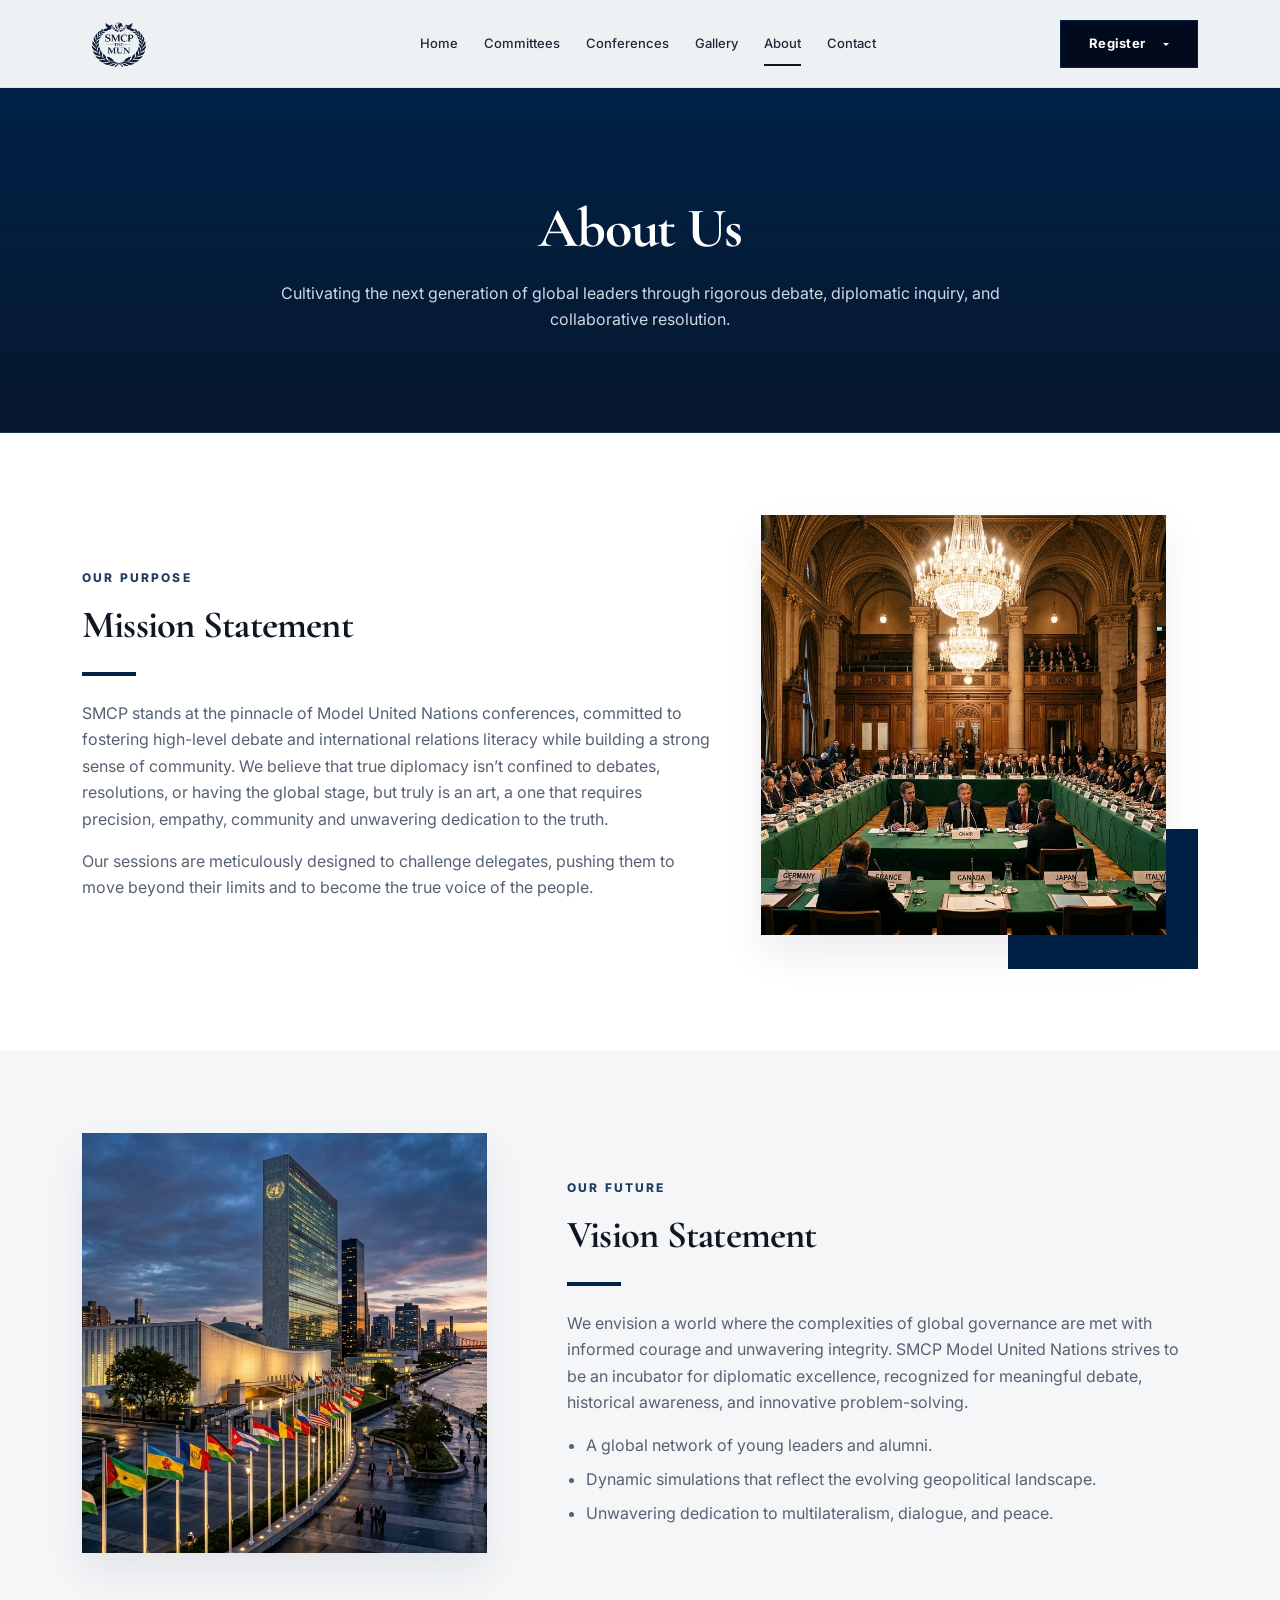
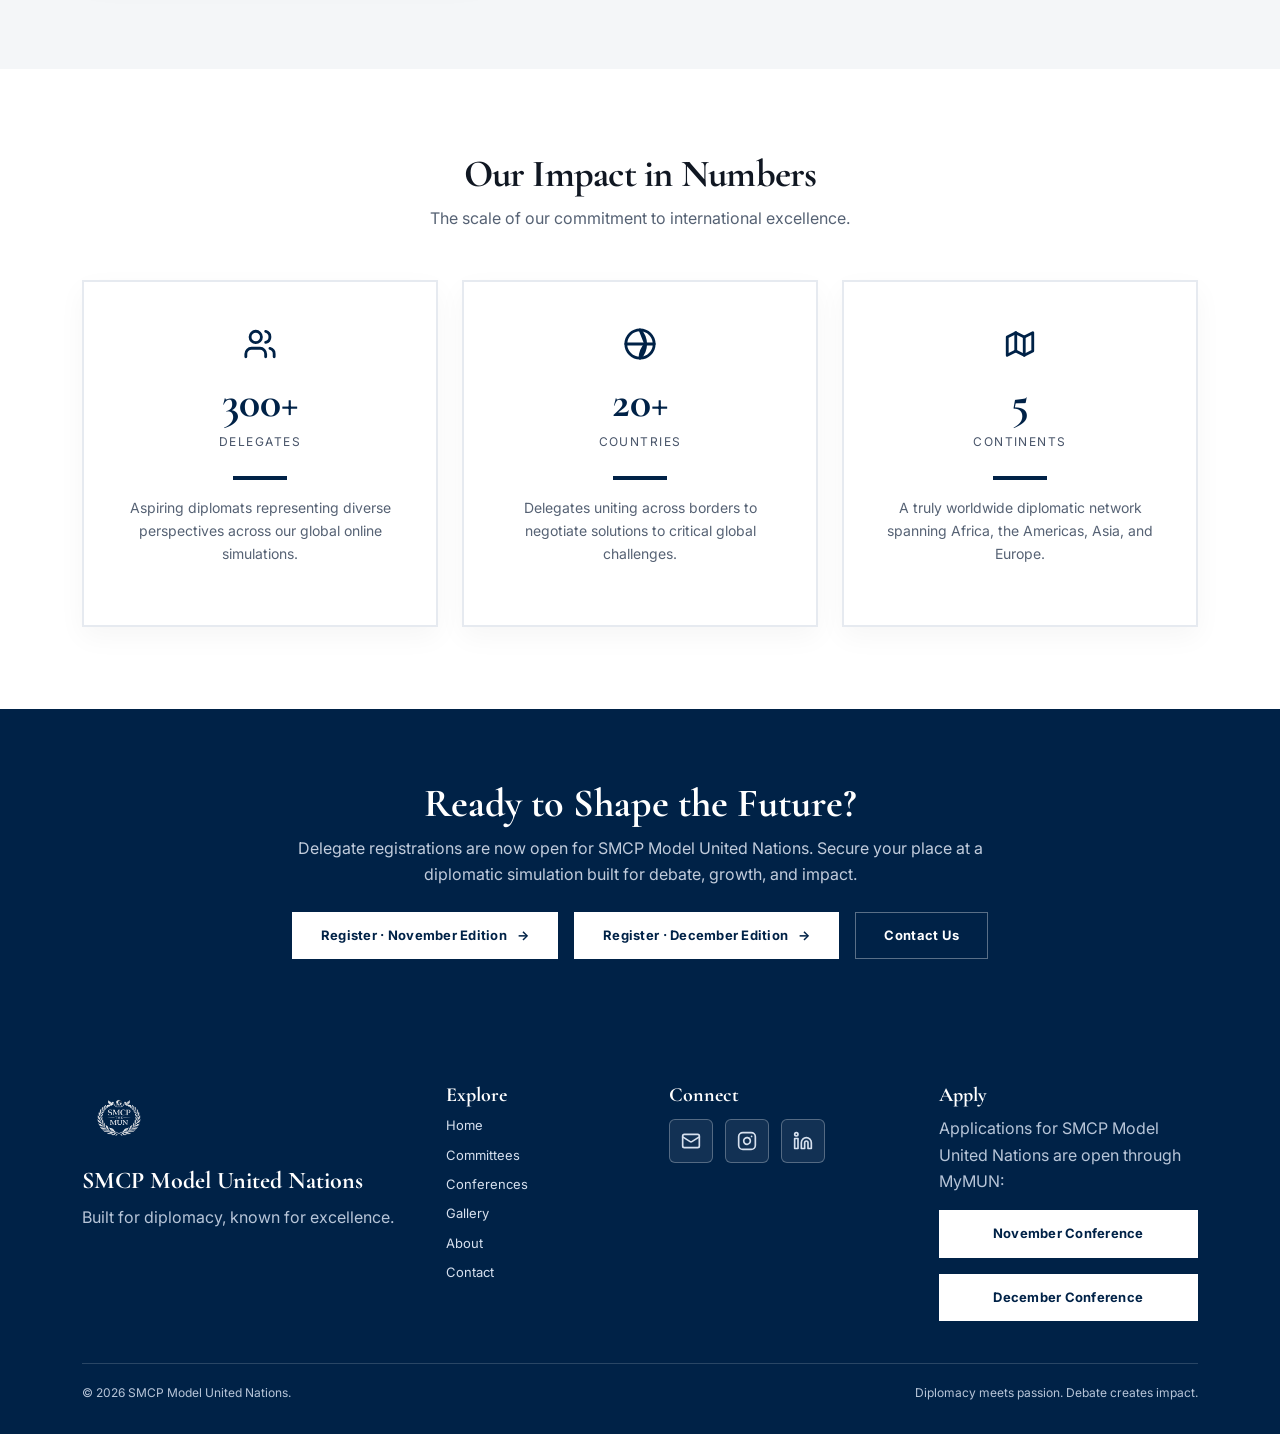
==== about.html @ 703cb7eb "feat: add styles, update about and conference assets" ====
<!doctype html>
<html lang="en">
<head>
  <meta charset="utf-8">
  <meta name="viewport" content="width=device-width, initial-scale=1">
  <title>About | SMCP MUN</title>
  <meta name="description" content="SMCP Model United Nations, built for diplomacy and known for excellence.">
  <meta name="google-site-verification" content="tyx2vJR6r1amOHzCMaGIBi-c9oE3S2-av8baHcP_JF4">
  <link rel="icon" type="image/x-icon" href="favicon.ico">
  <link rel="icon" type="image/png" sizes="32x32" href="assets/favicon-32x32.png">
  <link rel="icon" type="image/png" sizes="16x16" href="assets/favicon-16x16.png">
  <link rel="apple-touch-icon" sizes="180x180" href="assets/apple-touch-icon.png">
  <link rel="manifest" href="site.webmanifest">
  <meta name="theme-color" content="#002247">

  <!-- Open Graph / Facebook / WhatsApp / LinkedIn -->
  <meta property="og:type" content="website">
  <meta property="og:url" content="https://jayjofficial.github.io/SMCP/about.html">
  <meta property="og:site_name" content="SMCP Model United Nations">
  <meta property="og:title" content="About Us | SMCP Model United Nations">
  <meta property="og:description" content="SMCP Model United Nations, built for diplomacy and known for excellence. Discover our mission, legacy, and leadership.">
  <meta property="og:image" content="https://jayjofficial.github.io/SMCP/assets/og-preview.png">
  <meta property="og:image:secure_url" content="https://jayjofficial.github.io/SMCP/assets/og-preview.png">
  <meta property="og:image:type" content="image/png">
  <meta property="og:image:width" content="1200">
  <meta property="og:image:height" content="630">
  <meta property="og:image:alt" content="SMCP Model United Nations Logo">

  <!-- Twitter / X -->
  <meta name="twitter:card" content="summary_large_image">
  <meta name="twitter:url" content="https://jayjofficial.github.io/SMCP/about.html">
  <meta name="twitter:title" content="About Us | SMCP Model United Nations">
  <meta name="twitter:description" content="SMCP Model United Nations, built for diplomacy and known for excellence. Discover our mission, legacy, and leadership.">
  <meta name="twitter:image" content="https://jayjofficial.github.io/SMCP/assets/og-preview.png">
  <meta name="twitter:image:alt" content="SMCP Model United Nations Logo">

  <link rel="image_src" href="https://jayjofficial.github.io/SMCP/assets/og-preview.png">
  <link rel="canonical" href="https://jayjofficial.github.io/SMCP/about.html">
  <link href="https://cdn.jsdelivr.net/npm/bootstrap@5.3.3/dist/css/bootstrap.min.css" rel="stylesheet">
  <link rel="preconnect" href="https://fonts.googleapis.com">
  <link rel="preconnect" href="https://fonts.gstatic.com" crossorigin>
  <link href="https://fonts.googleapis.com/css2?family=Cormorant+Garamond:wght@600;700&family=Inter:wght@400;500;600;700;800&display=swap" rel="stylesheet">
  <link rel="stylesheet" href="assets/css/styles.css">
</head>
<body>
<header class="site-header">
  <nav class="navbar navbar-expand-lg w-100 py-0">
    <div class="container-xl d-flex align-items-center">
      <a class="navbar-brand py-0" href="index.html"><img class="site-logo" src="assets/logo-light.png" alt="SMCP MUN logo"></a>
      <button class="navbar-toggler mobile-toggler" type="button" data-bs-toggle="collapse" data-bs-target="#mainNav" aria-controls="mainNav" aria-expanded="false" aria-label="Toggle navigation"><span></span><span></span><span></span></button>
      <div class="collapse navbar-collapse" id="mainNav">
        <ul class="navbar-nav mx-auto align-items-lg-center"><li class="nav-item"><a class="nav-link " href="index.html">Home</a></li>
<li class="nav-item"><a class="nav-link " href="committees.html">Committees</a></li>
<li class="nav-item"><a class="nav-link " href="conferences.html">Conferences</a></li>
<li class="nav-item"><a class="nav-link " href="gallery.html">Gallery</a></li>
<!-- <li class="nav-item"><a class="nav-link " href="team.html">Team</a></li> -->
<li class="nav-item"><a class="nav-link active" href="about.html">About</a></li>
<li class="nav-item"><a class="nav-link " href="contact.html">Contact</a></li></ul>
        <div class="register-slot dropdown">
          <button class="btn-smcp dropdown-toggle" type="button" id="registerNavDropdown" data-bs-toggle="dropdown" aria-expanded="false">
            Register
          </button>
          <ul class="dropdown-menu dropdown-menu-end register-dropdown-menu" aria-labelledby="registerNavDropdown">
            <li><span class="dropdown-header">Select Conference Edition</span></li>
            <li><a class="dropdown-item" href="https://mymun.com/conferences/smcp-mun-november-2026" target="_blank" rel="noopener">
              <strong>November Edition</strong>
              <small class="d-block text-muted">Nov 7–8, 2026 · Online (DISEC &amp; ECOSOC)</small>
            </a></li>
            <li><hr class="dropdown-divider"></li>
            <li><a class="dropdown-item" href="https://mymun.com/conferences/smcp-mun-second-edition-2026/apply" target="_blank" rel="noopener">
              <strong>December Edition</strong>
              <small class="d-block text-muted">Dec 12–13, 2026 · Online (UNFCCC &amp; UNFCBD)</small>
            </a></li>
          </ul>
        </div>
      </div>
    </div>
  </nav>
</header>
<main>
  <section class="page-hero">
    <div class="container-xl">
      <h1>About Us</h1>
      <p>Cultivating the next generation of global leaders through rigorous debate, diplomatic inquiry, and collaborative resolution.</p>
    </div>
  </section>

  <section class="section">
    <div class="container-xl">
      <div class="row align-items-center g-5">
        <div class="col-lg-7">
          <div class="eyebrow">Our Purpose</div>
          <h2 class="section-title-sm">Mission Statement</h2>
          <div class="stat-line mb-4"></div>
          <p class="muted">SMCP stands at the pinnacle of Model United Nations conferences, committed to fostering high-level debate and international relations literacy while building a strong sense of community. We believe that true diplomacy isn’t confined to debates, resolutions, or having the global stage, but truly is an art, a one that requires precision, empathy, community and unwavering dedication to the truth.</p>
          <p class="muted">Our sessions are meticulously designed to challenge delegates, pushing them to move beyond their limits and to become the true voice of the people.</p>
        </div>
        <div class="col-lg-5">
          <div class="legacy-img-wrap">
            <img class="legacy-img" src="assets/img/place-diplomatic-chamber.jpg" alt="Diplomatic Chamber Simulation">
          </div>
        </div>
      </div>
    </div>
  </section>

  <section class="section section-soft">
    <div class="container-xl">
      <div class="row align-items-center g-5">
        <div class="col-lg-5">
          <div class="legacy-img-wrap">
            <img class="legacy-img" src="assets/img/place-un-headquarters.jpg" alt="United Nations Assembly">
          </div>
        </div>
        <div class="col-lg-7">
          <div class="eyebrow">Our Future</div>
          <h2 class="section-title-sm">Vision Statement</h2>
          <div class="stat-line mb-4"></div>
          <p class="muted">We envision a world where the complexities of global governance are met with informed courage and unwavering integrity. SMCP Model United Nations strives to be an incubator for diplomatic excellence, recognized for meaningful debate, historical awareness, and innovative problem-solving.</p>
          <ul class="muted clean-list">
            <li>A global network of young leaders and alumni.</li>
            <li>Dynamic simulations that reflect the evolving geopolitical landscape.</li>
            <li>Unwavering dedication to multilateralism, dialogue, and peace.</li>
          </ul>
        </div>
      </div>
    </div>
  </section>

  <section class="section text-center">
    <div class="container-xl">
      <h2 class="section-title-sm mb-2">Our Impact in Numbers</h2>
      <p class="muted mb-5">The scale of our commitment to international excellence.</p>
      <div class="row g-4">
        <div class="col-md-4">
          <div class="stat-card">
            <div class="stat-icon" aria-label="Delegates icon">
              <svg class="stat-svg" viewBox="0 0 24 24" fill="none" stroke="currentColor" stroke-width="2" stroke-linecap="round" stroke-linejoin="round" aria-hidden="true"><path d="M16 21v-2a4 4 0 0 0-4-4H6a4 4 0 0 0-4 4v2"/><circle cx="9" cy="7" r="4"/><path d="M22 21v-2a4 4 0 0 0-3-3.87"/><path d="M16 3.13a4 4 0 0 1 0 7.75"/></svg>
            </div>
            <div class="stat-num">300+</div>
            <div class="stat-label">Delegates</div>
            <div class="stat-line mx-auto"></div>
            <p class="small muted mt-3">Aspiring diplomats representing diverse perspectives across our global online simulations.</p>
          </div>
        </div>
        <div class="col-md-4">
          <div class="stat-card">
            <div class="stat-icon" aria-label="Countries icon">
              <svg class="stat-svg" viewBox="0 0 24 24" fill="none" stroke="currentColor" stroke-width="2" stroke-linecap="round" stroke-linejoin="round" aria-hidden="true"><circle cx="12" cy="12" r="10"/><line x1="2" y1="12" x2="22" y2="12"/><path d="M12 2a15.3 15.3 0 0 1 4 10 15.3 15.3 0 0 1-4 10 15.3 15.3 0 0 1 4-10z"/></svg>
            </div>
            <div class="stat-num">20+</div>
            <div class="stat-label">Countries</div>
            <div class="stat-line mx-auto"></div>
            <p class="small muted mt-3">Delegates uniting across borders to negotiate solutions to critical global challenges.</p>
          </div>
        </div>
        <div class="col-md-4">
          <div class="stat-card">
            <div class="stat-icon" aria-label="Continents icon">
              <svg class="stat-svg" viewBox="0 0 24 24" fill="none" stroke="currentColor" stroke-width="2" stroke-linecap="round" stroke-linejoin="round" aria-hidden="true"><path d="M3 7l6-3 6 3 6-3v13l-6 3-6-3-6 3V7z"/><path d="M9 4v13"/><path d="M15 7v13"/></svg>
            </div>
            <div class="stat-num">5</div>
            <div class="stat-label">Continents</div>
            <div class="stat-line mx-auto"></div>
            <p class="small muted mt-3">A truly worldwide diplomatic network spanning Africa, the Americas, Asia, and Europe.</p>
          </div>
        </div>
      </div>
    </div>
  </section>

  <section class="cta-footer">
    <div class="container-xl">
      <h2>Ready to Shape the Future?</h2>
      <p>Delegate registrations are now open for SMCP Model United Nations. Secure your place at a diplomatic simulation built for debate, growth, and impact.</p>
      <div class="d-flex justify-content-center gap-3 flex-wrap mt-4">
        <a class="btn-smcp light" href="https://mymun.com/conferences/smcp-mun-november-2026" target="_blank" rel="noopener">Register · November Edition <span>→</span></a>
        <a class="btn-smcp light" href="https://mymun.com/conferences/smcp-mun-second-edition-2026/apply" target="_blank" rel="noopener">Register · December Edition <span>→</span></a>
        <a class="btn-outline-smcp light-outline" href="contact.html">Contact Us</a>
      </div>
    </div>
  </section>
</main>
<footer class="footer">
  <div class="container-xl">
    <div class="footer-grid">
      <div>
        <img class="footer-logo" src="assets/logo-dark.png" alt="SMCP MUN logo">
        <h4>SMCP Model United Nations</h4>
        <p>Built for diplomacy, known for excellence.</p>
      </div>
      <div>
        <h5>Explore</h5>
        <a href="index.html">Home</a><a href="committees.html">Committees</a><a href="conferences.html">Conferences</a><a href="gallery.html">Gallery</a><!-- <a href="team.html">Team</a> --><a href="about.html">About</a><a href="contact.html">Contact</a>
      </div>
      <div>
        <h5>Connect</h5>
        <div class="footer-social-links">
          <a href="mailto:info.smcpmun@gmail.com" class="footer-social-btn" aria-label="Official Email: info.smcpmun@gmail.com" title="Email info.smcpmun@gmail.com">
            <svg viewBox="0 0 24 24" width="20" height="20" fill="none" stroke="currentColor" stroke-width="2" stroke-linecap="round" stroke-linejoin="round" aria-hidden="true"><rect x="2" y="4" width="20" height="16" rx="2"/><path d="m22 7-8.97 5.7a1.94 1.94 0 0 1-2.06 0L2 7"/></svg>
          </a>
          <a href="https://www.instagram.com/smcpmun/" target="_blank" rel="noopener" class="footer-social-btn" aria-label="SMCP Instagram" title="Instagram @smcpmun">
            <svg viewBox="0 0 24 24" width="20" height="20" fill="none" stroke="currentColor" stroke-width="2" stroke-linecap="round" stroke-linejoin="round" aria-hidden="true"><rect x="2" y="2" width="20" height="20" rx="5" ry="5"/><path d="M16 11.37A4 4 0 1 1 12.63 8 4 4 0 0 1 16 11.37z"/><line x1="17.5" y1="6.5" x2="17.51" y2="6.5"/></svg>
          </a>
          <a href="https://www.linkedin.com/in/smcp-the-mun-230759407/" target="_blank" rel="noopener" class="footer-social-btn" aria-label="SMCP LinkedIn Network" title="LinkedIn Network">
            <svg viewBox="0 0 24 24" width="20" height="20" fill="none" stroke="currentColor" stroke-width="2" stroke-linecap="round" stroke-linejoin="round" aria-hidden="true"><path d="M16 8a6 6 0 0 1 6 6v7h-4v-7a2 2 0 0 0-2-2 2 2 0 0 0-2 2v7h-4v-7a6 6 0 0 1 6-6z"/><rect x="2" y="9" width="4" height="12"/><circle cx="4" cy="4" r="2"/></svg>
          </a>
        </div>
      </div>
      <div>
        <h5>Apply</h5>
        <p>Applications for SMCP Model United Nations are open through MyMUN:</p>
        <div class="d-flex flex-column gap-2 mt-2">
          <a class="btn-smcp light text-center" href="https://mymun.com/conferences/smcp-mun-november-2026" target="_blank" rel="noopener">November Conference</a>
          <a class="btn-smcp light text-center" href="https://mymun.com/conferences/smcp-mun-second-edition-2026/apply" target="_blank" rel="noopener">December Conference</a>
        </div>
      </div>
    </div>
    <div class="footer-bottom"><span>© <span data-year></span> SMCP Model United Nations.</span><span>Diplomacy meets passion. Debate creates impact.</span></div>
  </div>
</footer>
<script src="https://cdn.jsdelivr.net/npm/bootstrap@5.3.3/dist/js/bootstrap.bundle.min.js"></script>
<script src="assets/js/script.js"></script>
</body></html>
---- assets/css/styles.css ----
:root{
  --navy:#002247;
  --navy-2:#03162d;
  --ink:#101722;
  --muted:#566274;
  --soft:#f4f6f8;
  --line:#dfe5ec;
  --white:#ffffff;
  --accent:#0b3b6d;
  --gold:#d7a11e;
  --serif:'Cormorant Garamond', Georgia, serif;
  --sans:'Inter', Arial, sans-serif;
  --shadow:0 18px 38px rgba(0,20,48,.08);
  --shadow-soft:0 10px 24px rgba(0,20,48,.06);
}

*{box-sizing:border-box}
html{scroll-behavior:smooth;overflow-x:hidden;max-width:100%}
body{margin:0;font-family:var(--sans);color:var(--ink);background:#fff;font-size:16px;line-height:1.65;overflow-x:hidden;max-width:100%;position:relative}
a{text-decoration:none;color:inherit}
img{max-width:100%;height:auto}
.max-560{max-width:560px}.max-650{max-width:650px}.max-780{max-width:780px}

/* Header & Navigation */
.site-header{height:88px;background:#eef1f4;border-bottom:1px solid var(--line);position:sticky;top:0;z-index:1000}
.navbar{height:88px}
.site-logo{width:74px;height:74px;object-fit:contain}
.navbar-brand{min-width:155px}
.navbar-nav{gap:26px}
.nav-link{font-size:13px;font-weight:500;color:#1e2836!important;padding:.2rem 0!important;position:relative}
.nav-link:after{content:"";position:absolute;left:0;right:0;bottom:-8px;height:2px;background:var(--ink);transform:scaleX(0);transition:transform .18s ease}
.nav-link:hover:after,.nav-link.active:after{transform:scaleX(1)}
.register-slot{min-width:155px;text-align:right}

/* Buttons */
.btn-smcp,.btn-outline-smcp{display:inline-flex;align-items:center;justify-content:center;gap:10px;min-height:44px;padding:12px 28px;border:1px solid var(--navy);font-size:13px;font-weight:700;letter-spacing:.02em;transition:background .18s ease,color .18s ease,border-color .18s ease,box-shadow .18s ease;text-decoration:none;cursor:pointer}
.btn-smcp{background:#020b1d;color:#fff}
.btn-smcp:hover{background:#092c55;color:#fff;box-shadow:0 10px 24px rgba(0,34,71,.16)}
.btn-outline-smcp{background:transparent;color:var(--navy)}
.btn-outline-smcp:hover{background:var(--navy);color:#fff}
.btn-smcp.light{background:#fff;color:var(--navy);border-color:#fff}
.btn-smcp.light:hover{background:#edf2f7;border-color:#edf2f7}
.btn-outline-smcp.light-outline{border-color:rgba(255,255,255,.35);color:#fff}
.btn-outline-smcp.light-outline:hover{background:#fff;color:var(--navy)}

.mobile-toggler{border:1px solid rgba(0,34,71,.15);width:44px;height:40px;padding:6px;border-radius:4px;background:transparent}
.mobile-toggler:focus{box-shadow:none}
.mobile-toggler span{display:block;height:2px;background:#07172d;margin:5px 0;transition:all .2s ease}

/* Typography & Hero */
.hero,
.page-hero{background:linear-gradient(180deg,#002247 0%,#07172d 100%);color:#fff;text-align:center;padding:110px 0 100px;display:flex;align-items:center;border-bottom:1px solid rgba(255,255,255,.08)}
.hero .container-xl,
.page-hero .container-xl{width:100%}
.hero h1,
.page-hero h1{font-family:var(--serif);font-size:clamp(36px,4.5vw,56px);line-height:1.1;font-weight:700;letter-spacing:-.02em;color:#fff;max-width:980px;margin:0 auto}
.hero p,
.page-hero p{font-size:16px;color:#cfd8e4;max-width:740px;margin:20px auto 0;line-height:1.65}
.hero-kicker{font-size:12px;text-transform:uppercase;letter-spacing:.18em;font-weight:800;color:#d7e1ef;margin-bottom:14px}
.section{padding:82px 0}
.section-soft{background:var(--soft)}
.eyebrow{font-size:12px;text-transform:uppercase;letter-spacing:.18em;font-weight:800;color:#233e62;margin-bottom:14px}
.section-title{font-family:var(--serif);font-size:clamp(36px,4vw,58px);font-weight:700;letter-spacing:-.02em}
.section-title-sm{font-family:var(--serif);font-size:clamp(28px,3vw,44px);font-weight:700;letter-spacing:-.02em}
.muted{color:var(--muted)}

/* Legacy Section */
.legacy-img-wrap{position:relative;padding:0 32px 34px 0}
.legacy-img{height:420px;width:100%;object-fit:cover;background:#101820;display:block;box-shadow:var(--shadow)}
.legacy-img-wrap:after{content:"";position:absolute;right:0;bottom:0;width:190px;height:140px;background:var(--navy);z-index:-1}
.photo-pen{background:radial-gradient(circle at 24% 25%,rgba(235,243,252,.7) 0 5%,transparent 27%),linear-gradient(135deg,#101b24,#eef2f5 45%,#07121d 46%,#030b12)}
.photo-gavel{background:radial-gradient(circle at 70% 35%,#7c858e,transparent 28%),linear-gradient(135deg,#111,#262626 40%,#f4f4f4 42%,#111 70%)}
.photo-globe{background:radial-gradient(circle at 45% 40%,#e6eef6 0 9%,#a8c2d6 10% 12%,transparent 13%),linear-gradient(135deg,#122439,#eef3f5 48%,#07172d 49%,#0a1420)}
.quote-line{border-left:4px solid var(--navy);padding-left:18px;color:#465263;margin-top:22px}

/* Stats */
.stats-band{background:#f8f9fb}
.stat-card{background:#fff;border:2px solid #e6eaf0;padding:44px 37px;height:100%;box-shadow:0 10px 26px rgba(0,0,0,.04);transition:border-color .22s ease,box-shadow .22s ease,transform .22s ease}
.stat-card:hover{border-color:var(--navy);box-shadow:0 14px 32px rgba(0,34,71,.1);transform:translateY(-3px)}
.stat-card.featured{border-color:#e6eaf0}
.stat-card.featured:hover{border-color:var(--navy)}
.stat-icon{display:inline-flex;align-items:center;justify-content:center;color:var(--navy);margin-bottom:18px;min-height:36px}
.stat-svg{width:34px;height:34px;stroke:var(--navy);fill:none;display:inline-block;transition:transform .25s ease}
.stat-card:hover .stat-svg{stroke:var(--navy)!important;fill:none!important;opacity:1!important;visibility:visible!important;transform:scale(1.08)}
.stat-num{font-family:var(--serif);font-weight:700;font-size:44px;line-height:1;color:var(--navy)}
.stat-label{font-size:12px;text-transform:uppercase;letter-spacing:.12em;color:#485469;margin-top:8px}
.stat-line{width:54px;height:4px;background:var(--navy);margin-top:24px}
.view-link{font-size:13px;font-weight:700;color:var(--navy)}

/* Committee Strip (Home) */
.committee-strip{display:grid;grid-template-columns:repeat(4,minmax(0,1fr));border:1px solid #aab3bf;overflow:hidden}
.strip-card{height:245px;position:relative;color:#fff;padding:28px;display:flex;align-items:flex-end;background:#07172d;isolation:isolate;border-right:1px solid rgba(255,255,255,.35);transition:filter .18s ease}
.strip-card:last-child{border-right:0}
.strip-card:hover{filter:brightness(1.06)}
.strip-card:before{content:"";position:absolute;inset:0;background:linear-gradient(to top,rgba(0,10,24,.95),rgba(0,18,42,.35)),var(--bg);background-size:cover;background-position:center;filter:grayscale(1) contrast(1.05);z-index:-2}
.strip-card:after{content:"";position:absolute;inset:0;background:rgba(0,26,58,.34);z-index:-1}
.strip-card h3{font-family:var(--serif);font-size:30px;font-weight:700;margin:0 0 2px}
.strip-card p{margin:0;text-transform:uppercase;font-size:11px;letter-spacing:.12em;color:#c8d1de}
.bg-disec{--bg:linear-gradient(130deg,#0a192f,#3b4d61)}
.bg-ecosoc{--bg:linear-gradient(130deg,#0c2340,#204060)}
.bg-unfccc{--bg:linear-gradient(130deg,#062b2e,#174a47)}
.bg-unfcbd{--bg:linear-gradient(130deg,#08271e,#1e4d3a)}

/* Committees Page */
.committee-detail-grid{display:grid;grid-template-columns:repeat(2,minmax(0,1fr));gap:28px}
.committee-detail-card{background:#fff;border:1px solid #dbe2ea;border-radius:4px;overflow:hidden;display:flex;flex-direction:column;box-shadow:0 10px 28px rgba(0,20,48,.05);transition:transform .3s ease,box-shadow .3s ease,border-color .3s ease}
.committee-detail-card:hover{transform:translateY(-4px);box-shadow:0 18px 40px rgba(0,20,48,.12);border-color:var(--navy)}

/* Interactive Committee Image & Hover Agenda Reveal */
.committee-card-media{position:relative;width:100%;height:270px;background:#07172d;overflow:hidden;cursor:pointer}
.committee-card-img{width:100%;height:100%;object-fit:cover;display:block;transition:transform .6s cubic-bezier(0.16,1,0.3,1),filter .4s ease}
.committee-card-media:hover .committee-card-img,
.committee-detail-card:hover .committee-card-media .committee-card-img,
.committee-card-media.active .committee-card-img{transform:scale(1.08);filter:brightness(.58)}

/* Agenda Overlay revealed on hover/tap */
.committee-agenda-overlay{position:absolute;inset:0;background:linear-gradient(180deg,rgba(0,34,71,.95) 0%,rgba(7,23,45,.98) 100%);backdrop-filter:blur(8px);-webkit-backdrop-filter:blur(8px);padding:28px 24px;display:flex;flex-direction:column;justify-content:center;align-items:center;text-align:center;color:#fff;opacity:0;visibility:hidden;transform:translateY(14px);transition:opacity .38s cubic-bezier(0.16,1,0.3,1),transform .38s cubic-bezier(0.16,1,0.3,1),visibility .38s;z-index:3}
.committee-card-media:hover .committee-agenda-overlay,
.committee-detail-card:hover .committee-card-media .committee-agenda-overlay,
.committee-card-media.active .committee-agenda-overlay{opacity:1;visibility:visible;transform:translateY(0)}

.agenda-kicker{font-size:11px;letter-spacing:.16em;text-transform:uppercase;color:var(--accent-gold);font-weight:800;margin-bottom:12px;display:inline-flex;align-items:center;gap:8px}
.agenda-kicker:before,.agenda-kicker:after{content:"";width:18px;height:1px;background:var(--accent-gold);opacity:.6}
.agenda-headline{font-family:var(--serif);font-size:19px;line-height:1.4;color:#fff;font-weight:700;margin:0 0 14px}
.agenda-conference-badge{font-size:11px;color:#c0cee0;letter-spacing:.08em;text-transform:uppercase;border-top:1px solid rgba(255,255,255,.18);padding-top:10px;margin-top:auto}

/* Committee Card Body */
.committee-card-body{padding:28px 26px 30px;display:flex;flex-direction:column;flex-grow:1}
.committee-card-head{display:flex;align-items:center;gap:14px;margin-bottom:16px}
.committee-icon{width:auto;height:auto;border-radius:0;display:inline-flex;align-items:center;justify-content:center;background:transparent;color:var(--navy);flex-shrink:0;transition:transform .25s ease}
.committee-detail-card:hover .committee-icon{background:transparent;color:var(--navy);transform:scale(1.08)}
.committee-svg{width:28px;height:28px;stroke:var(--navy);fill:none}
.committee-meta{font-size:11px;text-transform:uppercase;letter-spacing:.14em;color:#52627a;font-weight:800;line-height:1.3}
.committee-card-body h2{font-family:var(--serif);font-weight:700;font-size:24px;line-height:1.2;margin:4px 0 0;color:var(--navy)}
.committee-desc{color:#4d5c70;font-size:14.5px;line-height:1.6;margin-bottom:22px}
.committee-card-body .btn-outline-smcp{margin-top:auto;align-self:flex-start}
.ready-band{background:#f8f9fb;padding:55px 0}

/* Conferences Page */
.conference-card{border:1px solid #e0e5ec;background:#fff;padding:36px;box-shadow:var(--shadow);height:100%}
.conference-card h3{font-family:var(--serif);font-weight:700}
.check-list{padding-left:1.2rem;color:#4d5c70}
.check-list li{margin-bottom:8px}
.collab-card{background:#fff;border:1px solid var(--navy);box-shadow:var(--shadow);padding:34px}
.collab-card span{font-size:11px;text-transform:uppercase;letter-spacing:.16em;color:#5f6b7a}
.collab-card strong{display:block;font-family:var(--serif);font-size:34px;line-height:1.1;margin:10px 0}
.gallery-arrows button{width:40px;height:40px;border:1px solid #d7dde6;background:#fff}

/* Gallery Styles */
.gallery-grid{display:grid;grid-template-columns:1.2fr 1fr 1fr;gap:18px}
.gallery-grid-4{display:grid;grid-template-columns:repeat(2,1fr);gap:22px}
.gallery-card{background:#fff;border:1px solid #dbe2ea;box-shadow:0 8px 24px rgba(0,0,0,.05);display:flex;flex-direction:column;overflow:hidden;border-radius:2px;transition:box-shadow .2s ease,border-color .2s ease}
.gallery-card:hover{border-color:var(--navy);box-shadow:0 14px 32px rgba(0,25,55,.1)}
.gallery-card-media{position:relative;overflow:hidden;background:#07172d}
.gallery-card img{width:100%;height:270px;object-fit:cover;display:block;transition:transform .35s ease}
.gallery-card:hover img{transform:scale(1.03)}
.gallery-card-poster .gallery-card-media,
.gallery-card-poster img,
.gallery-card.gallery-card-poster img{width:100%;height:auto!important;max-height:680px;object-fit:contain!important;background:#031326;display:block}
.gallery-caption{padding:16px 20px;background:#fff;border-top:1px solid #edf1f6}
.gallery-caption h4{font-size:15px;font-weight:700;color:#002247;margin:0 0 4px}
.gallery-caption p{font-size:13px;color:#637388;margin:0;line-height:1.45}
.gallery-nav-pills{display:inline-flex;gap:10px;background:#edf3f9;padding:6px;border-radius:4px;margin-bottom:38px;border:1px solid #d4e0ec}
.gallery-nav-pill{padding:9px 20px;font-size:13px;font-weight:700;color:#002247;text-decoration:none;border-radius:3px;transition:all .18s ease}
.gallery-nav-pill:hover,.gallery-nav-pill.active{background:#002247;color:#fff}
.rule-item{border-left:4px solid var(--navy);padding-left:22px;margin-bottom:20px}
.rule-item h4{font-size:17px;font-weight:800}

/* Conference Timeline Component (Alternating Left/Right with Place Imagery) */
.timeline-track{position:relative;max-width:1040px;margin:0 auto;padding:30px 0}
.timeline-track:before{content:"";position:absolute;left:50%;top:20px;bottom:20px;width:2px;background:linear-gradient(180deg,rgba(0,34,71,.08) 0%,rgba(0,34,71,.45) 15%,rgba(0,34,71,.45) 85%,rgba(0,34,71,.08) 100%);transform:translateX(-50%)}
.timeline-item{position:relative;width:50%;margin-bottom:54px;box-sizing:border-box;opacity:0;will-change:opacity,transform;transition:opacity .75s cubic-bezier(.16,1,.3,1),transform .75s cubic-bezier(.16,1,.3,1)}
.timeline-item:last-child{margin-bottom:0}

/* Left side cards */
.timeline-item.timeline-left{left:0;padding-right:52px;transform:translateX(-50px)}
.timeline-item.timeline-left .timeline-dot{right:-10px}

/* Right side cards */
.timeline-item.timeline-right{left:50%;padding-left:52px;transform:translateX(50px)}
.timeline-item.timeline-right .timeline-dot{left:-10px}

/* Animated visible state */
.timeline-item.is-visible{opacity:1;transform:translateX(0)}

/* Center timeline dot */
.timeline-dot{position:absolute;top:38px;width:20px;height:20px;border-radius:50%;background:#fff;border:3.5px solid var(--navy);z-index:3;box-shadow:0 0 0 4px #fff,0 2px 10px rgba(0,34,71,.22);transition:transform .35s cubic-bezier(.34,1.56,.64,1),background .3s ease}
.timeline-item:hover .timeline-dot{background:var(--navy);transform:scale(1.2)}

/* Timeline Card with Place Imagery Background */
.timeline-card{position:relative;overflow:hidden;border-radius:4px;min-height:240px;background:#031427;border:1px solid rgba(0,34,71,.16);box-shadow:0 14px 34px rgba(0,24,52,.12);display:flex;flex-direction:column;justify-content:flex-end;transition:transform .4s cubic-bezier(.16,1,.3,1),box-shadow .4s ease,border-color .4s ease}
.timeline-card:hover{transform:translateY(-6px);box-shadow:0 22px 48px rgba(0,24,52,.22);border-color:rgba(255,255,255,.35)}

.timeline-bg{position:absolute;inset:0;background-size:cover;background-position:center;transform:scale(1.02);transition:transform .9s cubic-bezier(.16,1,.3,1);z-index:1}
.timeline-card:hover .timeline-bg{transform:scale(1.08)}

.timeline-overlay{position:absolute;inset:0;background:linear-gradient(180deg,rgba(4,18,34,.62) 0%,rgba(4,18,34,.88) 60%,rgba(2,10,20,.97) 100%);z-index:2;transition:background .4s ease}
.timeline-card:hover .timeline-overlay{background:linear-gradient(180deg,rgba(4,18,34,.52) 0%,rgba(4,18,34,.82) 60%,rgba(2,10,20,.94) 100%)}

.timeline-content{position:relative;z-index:3;padding:32px 30px;color:#fff;display:flex;flex-direction:column;height:100%}
.timeline-sub{display:block;font-size:11px;text-transform:uppercase;letter-spacing:.15em;font-weight:700;color:#c0d2e8;margin-bottom:8px}
.timeline-title{font-family:var(--serif);font-size:26px;font-weight:700;color:#fff;margin:0 0 10px;line-height:1.2;letter-spacing:-.01em}
.timeline-desc{font-size:14px;line-height:1.6;color:#d5dfec;margin-bottom:18px;max-width:440px}

.timeline-btn{display:inline-flex;align-items:center;gap:6px;font-size:12.5px;font-weight:700;letter-spacing:.03em;padding:9px 20px;border:1px solid rgba(255,255,255,.55);color:#fff;background:rgba(255,255,255,.08);backdrop-filter:blur(4px);text-decoration:none;transition:all .25s ease;align-self:flex-start}
.timeline-btn:hover{background:#fff;color:var(--navy);border-color:#fff}
.timeline-btn.primary{background:#fff;color:var(--navy);border-color:#fff}
.timeline-btn.primary:hover{background:#e8eff7;color:#001833;box-shadow:0 6px 18px rgba(0,0,0,.25)}

/* Mini Timeline Component */
.mini-timeline-card{background:#fff;border:1px solid var(--navy);box-shadow:var(--shadow);padding:30px}
.mini-timeline-track{position:relative;padding-left:26px;margin-top:18px}
.mini-timeline-track:before{content:"";position:absolute;left:7px;top:8px;bottom:8px;width:2px;background:#dfe5ec}
.mini-timeline-item{position:relative;margin-bottom:20px}
.mini-timeline-item:last-child{margin-bottom:0}
.mini-dot{position:absolute;left:-26px;top:4px;width:14px;height:14px;border-radius:50%;background:#fff;border:2.5px solid #5a687d;box-shadow:0 0 0 3px #fff}
.mini-dot.active{border-color:var(--navy);background:var(--navy)}
.mini-date{font-size:11px;font-weight:700;text-transform:uppercase;letter-spacing:.08em;color:#5a687d;margin-bottom:2px}
.mini-content strong{display:block;font-size:15px;color:var(--navy);font-weight:700}
.mini-content p{font-size:13px;line-height:1.5}
.mini-link{font-size:12.5px;font-weight:700;color:var(--navy);display:inline-block;margin-top:4px}
.mini-link:hover{text-decoration:underline}


/* Team Page */
.team-hero{text-align:center;padding:86px 0 38px}
.team-section-title{font-family:var(--serif);font-weight:700;font-size:34px;border-bottom:1px solid #dfe4ea;padding-bottom:14px;margin-bottom:24px}
.team-card{background:#fff;border:1px solid #e2e6ec;height:100%;box-shadow:0 10px 26px rgba(0,0,0,.05);transition:border-color .18s ease,box-shadow .18s ease;display:flex;flex-direction:column}
.team-card:hover{border-color:#07172d;box-shadow:0 16px 34px rgba(1,18,39,.10)}
.team-photo{height:280px;width:100%;object-fit:cover;object-position:top center;filter:grayscale(1);background:#d9dde4;display:block;transition:filter .2s ease}
.team-card:hover .team-photo{filter:grayscale(0)}
.team-placeholder{display:flex;align-items:center;justify-content:center;background:linear-gradient(135deg,#e9edf2,#cfd7e0);height:280px}
.team-placeholder span{width:96px;height:96px;border-radius:50%;background:#07172d;color:#fff;display:flex;align-items:center;justify-content:center;font-size:30px;font-weight:800;letter-spacing:.05em}
.team-info{background:#fff;padding:20px 22px;min-height:132px;border-left:3px solid #07172d;display:flex;align-items:flex-start;justify-content:space-between;gap:14px;flex-grow:1}
.team-name{font-weight:800;color:#07172d;margin:0;font-size:17px}
.team-role-list{margin:8px 0 0;display:flex;flex-wrap:wrap;gap:7px;max-width:100%}
.team-role-list span{font-size:10px;text-transform:uppercase;letter-spacing:.1em;color:#07172d;background:#f1f4f8;border:1px solid #d9e1ea;padding:5px 7px;line-height:1}
.team-socials{display:flex;gap:8px;flex-shrink:0;padding-top:2px}
.team-social{width:32px;height:32px;border:1px solid #cfd7e2;color:#07172d;display:inline-flex;align-items:center;justify-content:center;transition:background .18s ease,color .18s ease,border-color .18s ease}
.team-social:hover{background:#07172d;color:#fff;border-color:#07172d}
.team-social svg{width:17px;height:17px;fill:none;stroke:currentColor;stroke-width:1.8;stroke-linecap:round;stroke-linejoin:round}

/* Fixed Committee Grid on Desktop / Large Tablet */
.committee-detail-grid-fixed{display:grid;grid-template-columns:repeat(2,minmax(0,1fr));align-items:stretch;gap:24px}
.committee-detail-grid-fixed .committee-detail-card{height:100%;min-height:430px}
.committee-detail-grid-fixed .committee-detail-card h2{min-height:62px}
.committee-detail-grid-fixed .topic-block{min-height:126px}

/* Clean list, CTA footer, Main Footer */
.clean-list{padding-left:1.2rem}
.clean-list li{margin-bottom:8px}
.cta-footer{text-align:center;background:var(--navy);color:#fff;padding:70px 0}
.cta-footer h2{font-family:var(--serif);font-weight:700;font-size:40px}
.cta-footer p{color:#c1ccdc;max-width:700px;margin-left:auto;margin-right:auto}
.footer{background:#002247;color:#fff;padding:54px 0 32px}
.footer-grid{display:grid;grid-template-columns:1.4fr .8fr 1fr 1.1fr;gap:34px}
.footer-logo{width:74px;height:74px;object-fit:contain;margin-bottom:10px}
.footer h4,.footer h5{font-family:var(--serif);font-weight:700}
.footer p,.footer small{color:#b7c5d8}
.footer a{display:block;color:#d7e1ef;font-size:13px;margin-bottom:8px}
.footer-bottom{border-top:1px solid rgba(255,255,255,.16);margin-top:34px;padding-top:20px;display:flex;justify-content:space-between;gap:20px;flex-wrap:wrap;color:#b7c5d8;font-size:12px;line-height:1.5}
.footer-bottom > span{display:inline-block}
.footer-bottom span[data-year],.footer-bottom [data-year]{display:inline!important;margin:0!important;padding:0!important}

/* Contact Form & Convex Portal */
.contact-form-card{background:#fff;border:1px solid #07182e;border-top:4px solid #002247;padding:40px;box-shadow:var(--shadow)}
.convex-badge{display:inline-flex;align-items:center;gap:6px;font-size:11px;text-transform:uppercase;letter-spacing:.14em;font-weight:800;color:#002247;background:#edf3f9;border:1px solid #cfdbe8;padding:4px 10px;margin-bottom:14px}
.convex-badge-dot{width:7px;height:7px;border-radius:50%;background:#0fb365;box-shadow:0 0 8px rgba(15,179,101,.6)}
.form-label-smcp{display:block;font-size:13px;font-weight:700;letter-spacing:.02em;color:#07182e;margin-bottom:6px}
.form-label-smcp .req{color:#d32f2f;margin-left:2px}
.form-control-smcp{width:100%;border:1px solid #c9d3e0;background:#fff;color:#101722;padding:12px 14px;font-size:14px;font-family:var(--sans);border-radius:0;transition:border-color .18s ease,box-shadow .18s ease}
.form-control-smcp:focus{border-color:#002247;outline:none;box-shadow:0 0 0 3px rgba(0,34,71,.12)}
.form-control-smcp::placeholder{color:#8b97a8}
.form-feedback-alert{display:none;padding:16px 20px;margin-bottom:24px;border-left:4px solid transparent;font-size:14px;line-height:1.55}
.form-feedback-alert.show{display:block;animation:fadeIn .25s ease-out}
.form-feedback-success{background:#edf9f0;border-left-color:#107c41;color:#0f582f;border-top:1px solid #d1edd7;border-right:1px solid #d1edd7;border-bottom:1px solid #d1edd7}
.form-feedback-error{background:#fdf2f2;border-left-color:#d32f2f;color:#8a1b1b;border-top:1px solid #f8d7d7;border-right:1px solid #f8d7d7;border-bottom:1px solid #f8d7d7}
.form-feedback-info{background:#f0f5fb;border-left-color:#002247;color:#0a294d;border-top:1px solid #d6e2f0;border-right:1px solid #d6e2f0;border-bottom:1px solid #d6e2f0}
.btn-submit-loading{display:inline-flex;align-items:center;gap:8px}
.spinner-smcp{width:16px;height:16px;border:2px solid rgba(255,255,255,.3);border-top-color:#fff;border-radius:50%;animation:spin .8s linear infinite}
@keyframes spin{to{transform:rotate(360deg)}}
@keyframes fadeIn{from{opacity:0;transform:translateY(-6px)}to{opacity:1;transform:translateY(0)}}
.contact-hub-card{border:1px solid #dfe5ec;background:#fff;padding:32px;box-shadow:var(--shadow-soft);margin-bottom:24px}
.contact-hub-card h3{font-family:var(--serif);font-size:26px;font-weight:700;color:#07182e;margin-bottom:14px}
.contact-hub-item{display:flex;align-items:flex-start;gap:14px;padding:14px 0;border-bottom:1px solid #eef2f6}
.contact-hub-item:last-child{border-bottom:none;padding-bottom:0}
.contact-hub-icon{width:38px;height:38px;background:#002247;color:#fff;display:flex;align-items:center;justify-content:center;flex-shrink:0;font-size:16px}
.contact-hub-copy strong{display:block;font-size:12px;text-transform:uppercase;letter-spacing:.1em;color:#5a687d}
.contact-hub-copy a,.contact-hub-copy span{font-size:14px;color:#07182e;font-weight:600;word-break:break-word}
.contact-card{border:1px solid #dfe5ec;background:#fff;padding:32px;box-shadow:var(--shadow-soft);height:auto!important}
.contact-card h3{font-family:var(--serif);font-size:24px;font-weight:700;color:#07182e}

/* Footer Social Icons - Perfectly Centered */
.footer-social-links{display:flex;align-items:center;gap:12px;margin-top:12px;flex-wrap:wrap}
.footer a.footer-social-btn,
.footer-social-btn{
  width:44px!important;
  height:44px!important;
  border:1px solid rgba(255,255,255,.28)!important;
  border-radius:6px!important;
  display:inline-flex!important;
  align-items:center!important;
  justify-content:center!important;
  color:#d7e1ef!important;
  background:rgba(255,255,255,.07)!important;
  margin-bottom:0!important;
  padding:0!important;
  text-decoration:none!important;
  transition:all .22s ease!important;
  box-sizing:border-box!important;
}
.footer a.footer-social-btn:hover,
.footer-social-btn:hover{
  background:#fff!important;
  color:var(--navy)!important;
  border-color:#fff!important;
  transform:translateY(-2px);
  box-shadow:0 6px 18px rgba(0,0,0,.35)!important;
}
.footer a.footer-social-btn svg,
.footer-social-btn svg{
  width:20px!important;
  height:20px!important;
  display:block!important;
  margin:auto!important;
  stroke:currentColor!important;
  fill:none!important;
  transition:stroke .2s ease;
}
.footer a.footer-social-btn:hover svg,
.footer-social-btn:hover svg{
  stroke:var(--navy)!important;
}

/* Navigation Register Dropdown */
.register-slot{position:relative}
.register-slot .btn-smcp.dropdown-toggle:after{margin-left:.6em;vertical-align:.15em}
.register-dropdown-menu{
  background:#fff;
  border:1px solid #c8d3e0;
  border-top:3px solid var(--navy);
  border-radius:0;
  box-shadow:0 16px 36px rgba(0,24,54,.15);
  min-width:280px;
  padding:10px 0;
  margin-top:8px!important;
}
.register-dropdown-menu .dropdown-header{
  font-size:11px;
  font-weight:800;
  text-transform:uppercase;
  letter-spacing:.12em;
  color:#6c7a8d;
  padding:8px 18px 4px;
}
.register-dropdown-menu .dropdown-item{
  padding:10px 18px;
  color:var(--navy);
  font-size:14px;
  transition:background .18s ease,color .18s ease;
}
.register-dropdown-menu .dropdown-item strong{
  display:block;
  font-size:14px;
  color:#061b36;
}
.register-dropdown-menu .dropdown-item small{
  color:#6b7c93;
  font-size:12px;
  margin-top:2px;
}
.register-dropdown-menu .dropdown-item:hover,
.register-dropdown-menu .dropdown-item:focus{
  background:#edf4fb;
  color:var(--navy);
}
.register-dropdown-menu .dropdown-item:hover strong{
  color:#002247;
}
.register-dropdown-menu .dropdown-divider{
  margin:6px 0;
  border-color:#e4ebf3;
}


/* ===================================================
   RESPONSIVE MEDIA QUERIES (Cascading Desktop to Mobile)
   =================================================== */

/* Large Tablets & Small Laptops (<= 1199px) */
@media(max-width:1199px){
  .committee-detail-grid{grid-template-columns:repeat(2,minmax(0,1fr));gap:20px}
}

/* Tablets (<= 991px) */
@media(max-width:991px){
  .site-header{height:auto;min-height:76px}
  .site-header .container-xl{display:flex!important;justify-content:space-between!important;align-items:center!important;width:100%!important}
  .navbar{height:auto;min-height:76px;padding:8px 0}
  .navbar-brand{min-width:auto;margin-right:auto}
  .site-logo{width:62px;height:62px}
  .mobile-toggler{margin-left:auto}
  .navbar-collapse{background:#f0f2f5;padding:18px 20px 22px;border-top:1px solid var(--line);margin-top:10px;border-radius:0 0 6px 6px;box-shadow:0 12px 28px rgba(0,20,48,.08)}
  .navbar-nav{gap:10px;align-items:flex-start!important;width:100%}
  .navbar-nav .nav-link{font-size:15px;font-weight:600;padding:8px 0!important;width:100%}
  .register-slot{min-width:auto;text-align:left;margin-top:16px;width:100%}
  .register-slot .btn-smcp{width:100%;text-align:center}
  .register-dropdown-menu{position:static!important;float:none!important;width:100%!important;transform:none!important;min-width:auto;box-shadow:none!important;border:1px solid #d4deea;border-top:2px solid var(--navy);margin-top:6px!important}
  
  .hero{min-height:430px;padding:60px 0}
  .legacy-img{height:320px}
  .committee-strip{grid-template-columns:1fr 1fr}
  .committee-detail-grid{grid-template-columns:1fr;gap:24px}
  .gallery-grid{grid-template-columns:1fr 1fr}
  .gallery-grid-4{grid-template-columns:1fr;gap:18px}
  .gallery-grid img:first-child,.gallery-grid img{height:250px;grid-row:auto}
  .section{padding:60px 0}
  .footer-grid{grid-template-columns:1fr 1fr;gap:30px}
  .team-photo{height:330px}
}

/* Landscape Phones & Small Tablets (<= 767px) */
@media(max-width:767px){
  .committee-detail-grid{grid-template-columns:1fr;gap:20px}
  .committee-card-media{height:auto;min-height:220px}
  .committee-agenda-overlay{padding:18px 16px}
  .agenda-headline{font-size:15px;line-height:1.35;margin-bottom:8px}
  .agenda-kicker{font-size:10px;margin-bottom:8px}
  .agenda-conference-badge{font-size:10px;padding-top:8px}
  .committee-card-body{padding:22px 18px 24px}
  .committee-card-body .btn-outline-smcp{width:100%;text-align:center}
  
  .gallery-grid-4{grid-template-columns:1fr;gap:16px}
  .gallery-nav-pills{display:flex;flex-wrap:wrap;width:100%;max-width:100%;gap:8px}
  .gallery-card-media, .gallery-card img{min-height:auto!important;height:230px!important}
  .gallery-card-poster .gallery-card-media,
  .gallery-card-poster img,
  .gallery-card.gallery-card-poster img{height:auto!important;max-height:none!important}
  
  .contact-form-card{padding:26px 20px}
  .contact-hub-card{padding:24px 18px}
  .contact-card{padding:24px 18px}
  .form-control-smcp{font-size:16px} /* Prevents iOS Safari auto-zoom on input focus */

  .timeline-track{padding:10px 0}
  .timeline-track:before{left:18px;transform:none}
  .timeline-item{width:100%!important;left:0!important;padding-left:46px!important;padding-right:0!important;margin-bottom:28px;transform:translateY(30px)!important}
  .timeline-item.is-visible{transform:translateY(0)!important}
  .timeline-item.timeline-left .timeline-dot,
  .timeline-item.timeline-right .timeline-dot{left:9px;right:auto;top:30px}
  .timeline-card{min-height:auto}
  .timeline-content{padding:26px 20px}
  .timeline-title{font-size:22px}
  .timeline-btn{width:100%;justify-content:center;text-align:center}
}

/* Portrait Mobile Phones (<= 575px) */
@media(max-width:575px){
  html,body{max-width:100%;overflow-x:hidden!important}
  body{font-size:14.5px}
  .site-header{min-height:68px}
  .site-header .container-xl{padding-left:14px;padding-right:14px}
  .navbar{min-height:68px;padding:6px 0}
  .site-logo{width:52px;height:52px}
  .mobile-toggler{width:42px;height:38px;padding:5px}
  
  .hero{min-height:auto;padding:54px 0 46px}
  .hero h1,.page-hero h1{font-size:clamp(28px,7.8vw,36px);line-height:1.15}
  .hero p,.page-hero p{font-size:14px;line-height:1.6;margin:14px auto}
  .page-hero{padding:54px 0 42px}
  
  .hero .d-flex.gap-3,
  .page-hero .d-flex.gap-3,
  .ready-band .d-flex.gap-3,
  .cta-footer .d-flex.gap-3{flex-direction:column;width:100%;gap:10px!important}
  
  .btn-smcp,.btn-outline-smcp{width:100%;margin-bottom:8px;min-height:46px;text-align:center}
  .ready-band .d-flex{width:100%;justify-content:center}
  .ready-band .btn-smcp,.ready-band .btn-outline-smcp{margin-bottom:8px}
  
  .section{padding:42px 0}
  .section-title{font-size:clamp(26px,7.2vw,34px)}
  .section-title-sm{font-size:clamp(22px,6.5vw,30px)}
  
  .stat-card{padding:26px 18px;text-align:center}
  .stat-num{font-size:36px}
  .stat-line{margin:16px auto 0}
  
  .legacy-img-wrap{padding:0;margin-bottom:18px}
  .legacy-img-wrap:after{display:none}
  .legacy-img{height:220px}
  
  .committee-strip{grid-template-columns:1fr}
  .strip-card{height:180px;padding:20px;border-right:0;border-bottom:1px solid rgba(255,255,255,.25)}
  .strip-card:last-child{border-bottom:0}
  .strip-card h3{font-size:22px}
  
  .committee-card-media{height:auto;min-height:220px}
  .committee-agenda-overlay{padding:16px 14px}
  .agenda-headline{font-size:14px;line-height:1.32;margin-bottom:6px}
  .committee-card-body{padding:20px 16px 22px}
  .committee-card-body h2{font-size:20px}
  .committee-desc{font-size:13.5px}
  
  .collab-card{padding:24px 18px}
  .collab-card strong{font-size:26px;line-height:1.15}
  .collab-card p{font-size:13.5px;margin-bottom:14px}
  
  .timeline-track:before{left:14px}
  .timeline-item{padding-left:36px!important;margin-bottom:20px}
  .timeline-item.timeline-left .timeline-dot,
  .timeline-item.timeline-right .timeline-dot{left:5px;width:18px;height:18px;top:24px}
  .timeline-content{padding:18px 14px}
  .timeline-title{font-size:19px}
  .timeline-desc{font-size:13px;margin-bottom:12px}
  .timeline-btn{width:100%;text-align:center}
  .mini-timeline-card{padding:20px 16px}
  
  .conference-card{padding:22px 18px}
  .gallery-grid{grid-template-columns:1fr;gap:12px}
  .gallery-grid img:first-child,.gallery-grid img{height:210px;border-radius:4px}
  .gallery-nav-pills{flex-direction:column;width:100%}
  .gallery-nav-pill{width:100%;text-align:center;padding:10px 14px}
  .rule-item{padding-left:14px;margin-bottom:16px}
  .rule-item h4{font-size:15px}
  
  .contact-form-card{padding:22px 16px}
  .contact-hub-card{padding:20px 16px}
  .contact-card{padding:20px 16px}
  
  .team-hero{padding:50px 0 24px}
  .team-section-title{font-size:24px;padding-bottom:8px;margin-bottom:18px}
  .team-photo{height:290px}
  .team-placeholder{height:290px}
  .team-info{display:block;min-height:auto;padding:16px 14px}
  .team-socials{margin-top:12px;gap:8px}
  .team-social{width:36px;height:36px}
  .team-role-list span{font-size:9.5px;padding:4px 6px}
  
  .cta-footer{padding:48px 0}
  .cta-footer h2{font-size:28px}
  
  .footer{padding:40px 0 24px}
  .footer-grid{grid-template-columns:1fr;gap:24px}
  .footer-social-links{display:flex!important;flex-direction:row!important;align-items:center!important;justify-content:flex-start!important;gap:12px!important;flex-wrap:wrap!important}
  .footer a.footer-social-btn,.footer-social-btn{width:44px!important;height:44px!important;margin:0!important}
  .footer-bottom{display:flex!important;flex-direction:column!important;align-items:center!important;text-align:center!important;gap:6px!important}
  .footer-bottom > span{display:inline-block!important;width:100%!important;margin:0!important}
  .footer-bottom > span:first-child{white-space:nowrap}
  .footer-bottom span[data-year],.footer-bottom [data-year]{display:inline!important;margin:0!important;padding:0!important}
}

@media(prefers-reduced-motion:reduce){
  *{transition:none!important;scroll-behavior:auto!important}
  .timeline-item{opacity:1!important;transform:none!important}
  .timeline-bg{transform:none!important}
}
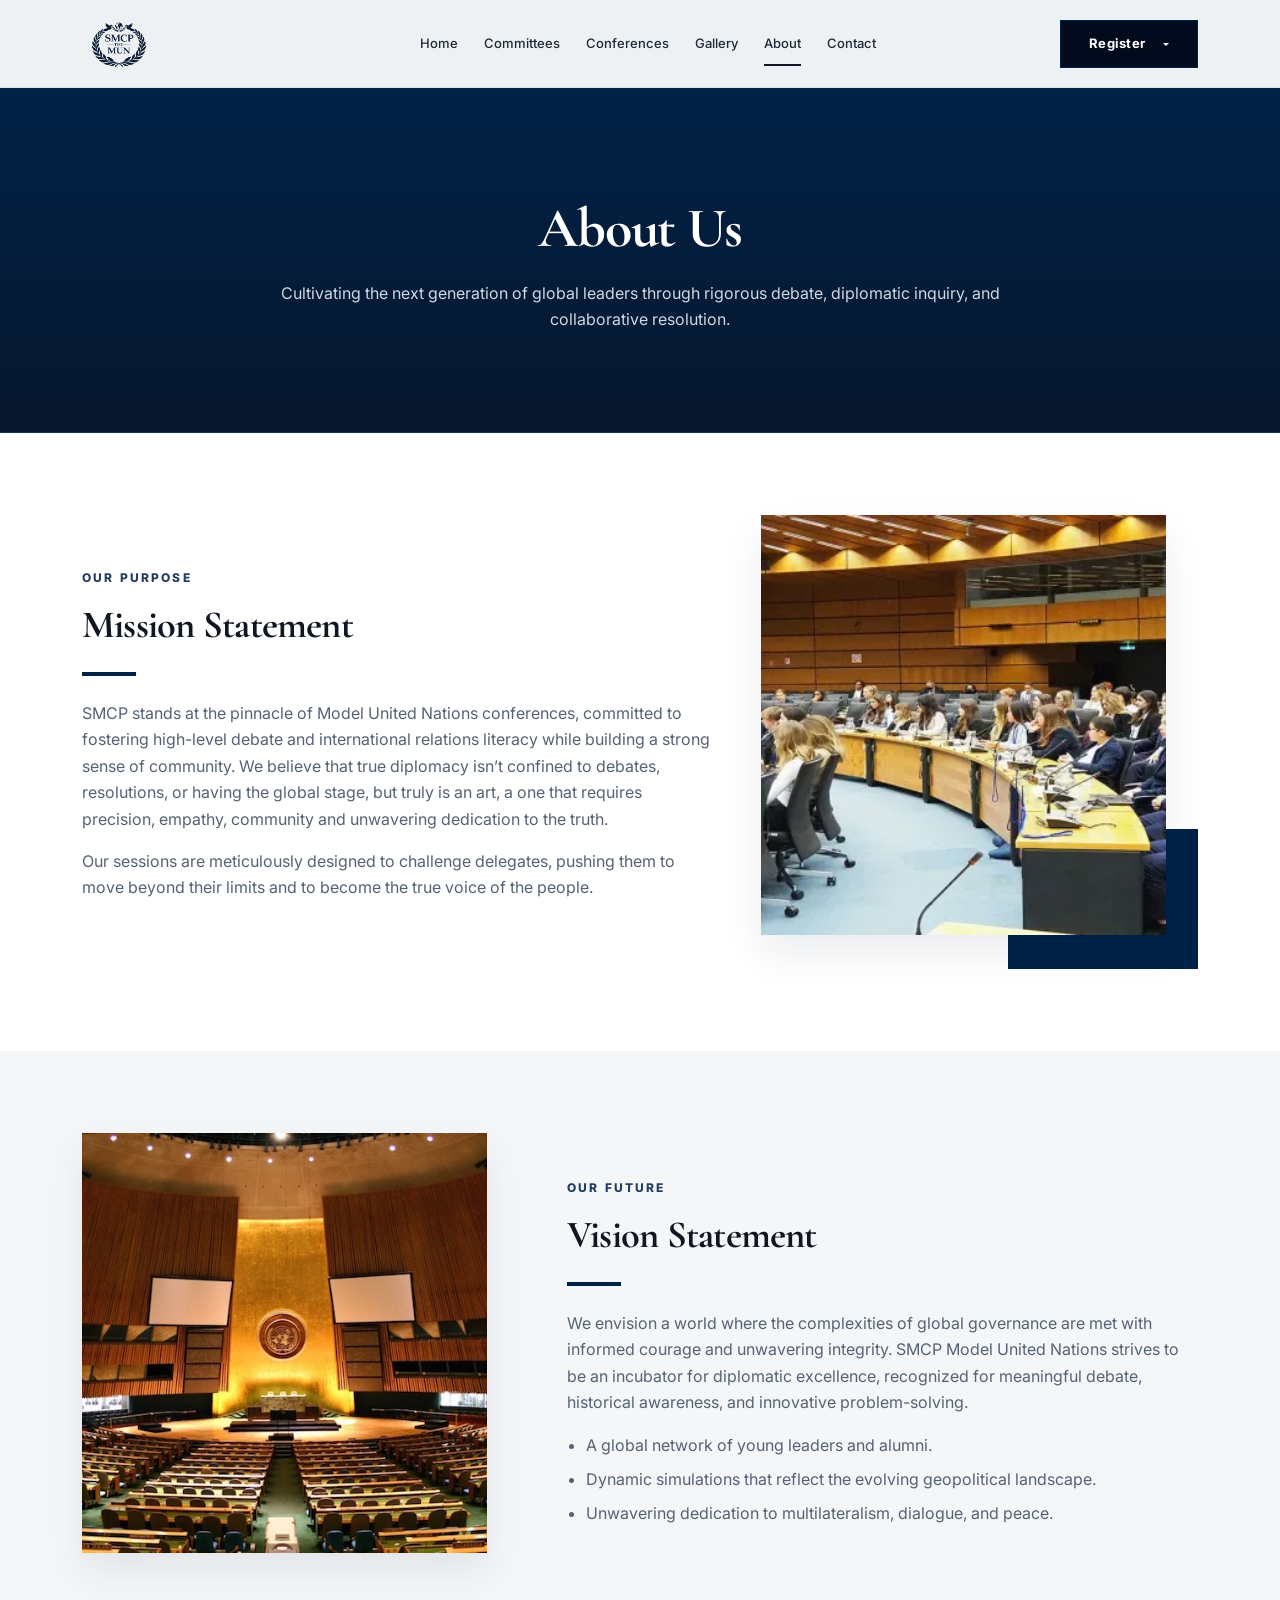
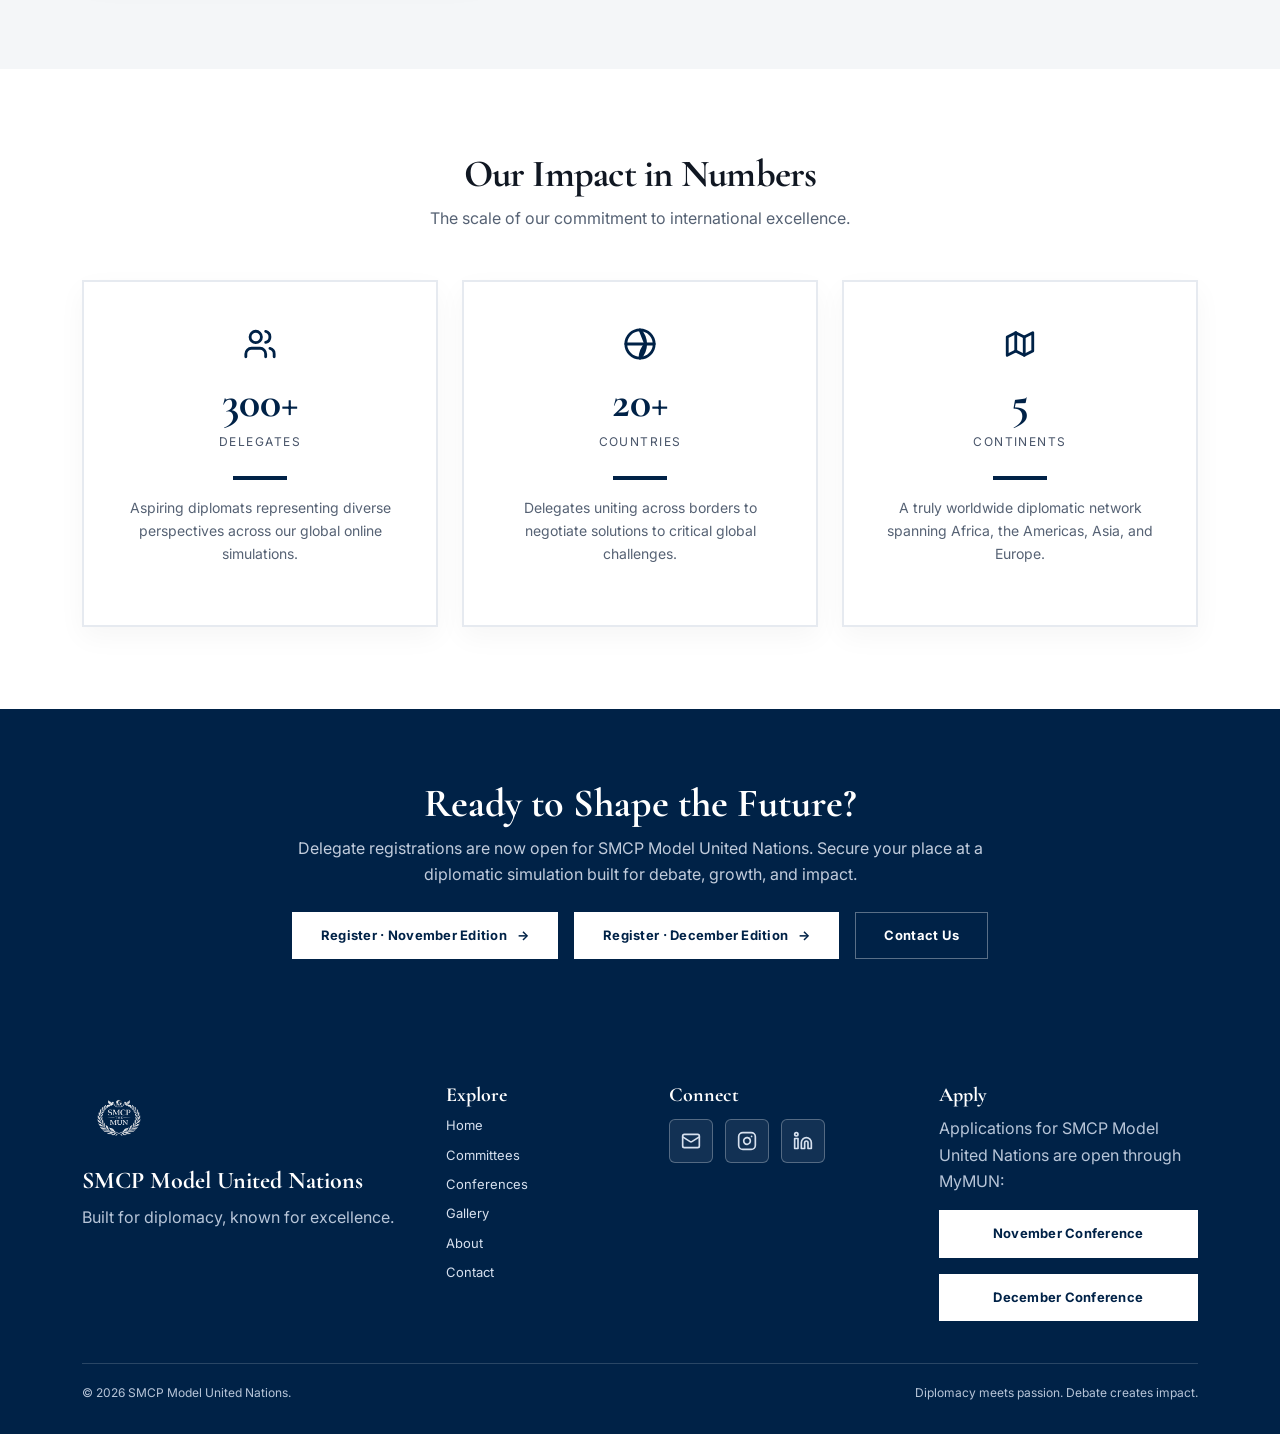
==== commit 9117ac41: "feat: add new images and update site imagery across pages" ====
--- a/about.html
+++ b/about.html
@@ -1,5 +1,6 @@
 <!doctype html>
 <html lang="en">
+
 <head>
   <meta charset="utf-8">
   <meta name="viewport" content="width=device-width, initial-scale=1">
@@ -7,20 +8,26 @@
   <meta name="description" content="SMCP Model United Nations, built for diplomacy and known for excellence.">
   <meta name="google-site-verification" content="tyx2vJR6r1amOHzCMaGIBi-c9oE3S2-av8baHcP_JF4">
   <link rel="icon" type="image/x-icon" href="favicon.ico">
+  <link rel="shortcut icon" type="image/x-icon" href="favicon.ico">
+  <link rel="icon" type="image/png" sizes="48x48" href="assets/favicon-48x48.png">
   <link rel="icon" type="image/png" sizes="32x32" href="assets/favicon-32x32.png">
   <link rel="icon" type="image/png" sizes="16x16" href="assets/favicon-16x16.png">
+  <link rel="icon" type="image/png" sizes="192x192" href="assets/icon-192.png">
+  <link rel="icon" type="image/png" sizes="512x512" href="assets/icon-512.png">
   <link rel="apple-touch-icon" sizes="180x180" href="assets/apple-touch-icon.png">
   <link rel="manifest" href="site.webmanifest">
   <meta name="theme-color" content="#002247">
+  <meta name="thumbnail" content="https://smcpmun.org/assets/og-preview.png">
 
   <!-- Open Graph / Facebook / WhatsApp / LinkedIn -->
   <meta property="og:type" content="website">
-  <meta property="og:url" content="https://jayjofficial.github.io/SMCP/about.html">
+  <meta property="og:url" content="https://smcpmun.org/about.html">
   <meta property="og:site_name" content="SMCP Model United Nations">
   <meta property="og:title" content="About Us | SMCP Model United Nations">
-  <meta property="og:description" content="SMCP Model United Nations, built for diplomacy and known for excellence. Discover our mission, legacy, and leadership.">
-  <meta property="og:image" content="https://jayjofficial.github.io/SMCP/assets/og-preview.png">
-  <meta property="og:image:secure_url" content="https://jayjofficial.github.io/SMCP/assets/og-preview.png">
+  <meta property="og:description"
+    content="SMCP Model United Nations, built for diplomacy and known for excellence. Discover our mission, legacy, and leadership.">
+  <meta property="og:image" content="https://smcpmun.org/assets/og-preview.png">
+  <meta property="og:image:secure_url" content="https://smcpmun.org/assets/og-preview.png">
   <meta property="og:image:type" content="image/png">
   <meta property="og:image:width" content="1200">
   <meta property="og:image:height" content="630">
@@ -28,197 +35,266 @@
 
   <!-- Twitter / X -->
   <meta name="twitter:card" content="summary_large_image">
-  <meta name="twitter:url" content="https://jayjofficial.github.io/SMCP/about.html">
+  <meta name="twitter:url" content="https://smcpmun.org/about.html">
   <meta name="twitter:title" content="About Us | SMCP Model United Nations">
-  <meta name="twitter:description" content="SMCP Model United Nations, built for diplomacy and known for excellence. Discover our mission, legacy, and leadership.">
-  <meta name="twitter:image" content="https://jayjofficial.github.io/SMCP/assets/og-preview.png">
+  <meta name="twitter:description"
+    content="SMCP Model United Nations, built for diplomacy and known for excellence. Discover our mission, legacy, and leadership.">
+  <meta name="twitter:image" content="https://smcpmun.org/assets/og-preview.png">
   <meta name="twitter:image:alt" content="SMCP Model United Nations Logo">
 
-  <link rel="image_src" href="https://jayjofficial.github.io/SMCP/assets/og-preview.png">
-  <link rel="canonical" href="https://jayjofficial.github.io/SMCP/about.html">
+  <link rel="image_src" href="https://smcpmun.org/assets/og-preview.png">
+  <link rel="canonical" href="https://smcpmun.org/about.html">
   <link href="https://cdn.jsdelivr.net/npm/bootstrap@5.3.3/dist/css/bootstrap.min.css" rel="stylesheet">
   <link rel="preconnect" href="https://fonts.googleapis.com">
   <link rel="preconnect" href="https://fonts.gstatic.com" crossorigin>
-  <link href="https://fonts.googleapis.com/css2?family=Cormorant+Garamond:wght@600;700&family=Inter:wght@400;500;600;700;800&display=swap" rel="stylesheet">
+  <link
+    href="https://fonts.googleapis.com/css2?family=Cormorant+Garamond:wght@600;700&family=Inter:wght@400;500;600;700;800&display=swap"
+    rel="stylesheet">
   <link rel="stylesheet" href="assets/css/styles.css">
 </head>
+
 <body>
-<header class="site-header">
-  <nav class="navbar navbar-expand-lg w-100 py-0">
-    <div class="container-xl d-flex align-items-center">
-      <a class="navbar-brand py-0" href="index.html"><img class="site-logo" src="assets/logo-light.png" alt="SMCP MUN logo"></a>
-      <button class="navbar-toggler mobile-toggler" type="button" data-bs-toggle="collapse" data-bs-target="#mainNav" aria-controls="mainNav" aria-expanded="false" aria-label="Toggle navigation"><span></span><span></span><span></span></button>
-      <div class="collapse navbar-collapse" id="mainNav">
-        <ul class="navbar-nav mx-auto align-items-lg-center"><li class="nav-item"><a class="nav-link " href="index.html">Home</a></li>
-<li class="nav-item"><a class="nav-link " href="committees.html">Committees</a></li>
-<li class="nav-item"><a class="nav-link " href="conferences.html">Conferences</a></li>
-<li class="nav-item"><a class="nav-link " href="gallery.html">Gallery</a></li>
-<!-- <li class="nav-item"><a class="nav-link " href="team.html">Team</a></li> -->
-<li class="nav-item"><a class="nav-link active" href="about.html">About</a></li>
-<li class="nav-item"><a class="nav-link " href="contact.html">Contact</a></li></ul>
-        <div class="register-slot dropdown">
-          <button class="btn-smcp dropdown-toggle" type="button" id="registerNavDropdown" data-bs-toggle="dropdown" aria-expanded="false">
-            Register
-          </button>
-          <ul class="dropdown-menu dropdown-menu-end register-dropdown-menu" aria-labelledby="registerNavDropdown">
-            <li><span class="dropdown-header">Select Conference Edition</span></li>
-            <li><a class="dropdown-item" href="https://mymun.com/conferences/smcp-mun-november-2026" target="_blank" rel="noopener">
-              <strong>November Edition</strong>
-              <small class="d-block text-muted">Nov 7–8, 2026 · Online (DISEC &amp; ECOSOC)</small>
-            </a></li>
-            <li><hr class="dropdown-divider"></li>
-            <li><a class="dropdown-item" href="https://mymun.com/conferences/smcp-mun-second-edition-2026/apply" target="_blank" rel="noopener">
-              <strong>December Edition</strong>
-              <small class="d-block text-muted">Dec 12–13, 2026 · Online (UNFCCC &amp; UNFCBD)</small>
-            </a></li>
+  <header class="site-header">
+    <nav class="navbar navbar-expand-lg w-100 py-0">
+      <div class="container-xl d-flex align-items-center">
+        <a class="navbar-brand py-0" href="index.html"><img class="site-logo" src="assets/logo-light.png"
+            alt="SMCP MUN logo"></a>
+        <button class="navbar-toggler mobile-toggler" type="button" data-bs-toggle="collapse" data-bs-target="#mainNav"
+          aria-controls="mainNav" aria-expanded="false"
+          aria-label="Toggle navigation"><span></span><span></span><span></span></button>
+        <div class="collapse navbar-collapse" id="mainNav">
+          <ul class="navbar-nav mx-auto align-items-lg-center">
+            <li class="nav-item"><a class="nav-link " href="index.html">Home</a></li>
+            <li class="nav-item"><a class="nav-link " href="committees.html">Committees</a></li>
+            <li class="nav-item"><a class="nav-link " href="conferences.html">Conferences</a></li>
+            <li class="nav-item"><a class="nav-link " href="gallery.html">Gallery</a></li>
+            <!-- <li class="nav-item"><a class="nav-link " href="team.html">Team</a></li> -->
+            <li class="nav-item"><a class="nav-link active" href="about.html">About</a></li>
+            <li class="nav-item"><a class="nav-link " href="contact.html">Contact</a></li>
           </ul>
-        </div>
-      </div>
+          <div class="register-slot dropdown">
+            <button class="btn-smcp dropdown-toggle" type="button" id="registerNavDropdown" data-bs-toggle="dropdown"
+              aria-expanded="false">
+              Register
+            </button>
+            <ul class="dropdown-menu dropdown-menu-end register-dropdown-menu" aria-labelledby="registerNavDropdown">
+              <li><span class="dropdown-header">Select Conference Edition</span></li>
+              <li><a class="dropdown-item" href="https://mymun.com/conferences/smcp-mun-november-2026" target="_blank"
+                  rel="noopener">
+                  <strong>November Edition</strong>
+                  <small class="d-block text-muted">Nov 7–8, 2026 · Online (DISEC &amp; ECOSOC)</small>
+                </a></li>
+              <li>
+                <hr class="dropdown-divider">
+              </li>
+              <li><a class="dropdown-item" href="https://mymun.com/conferences/smcp-mun-second-edition-2026/apply"
+                  target="_blank" rel="noopener">
+                  <strong>December Edition</strong>
+                  <small class="d-block text-muted">Dec 12–13, 2026 · Online (UNFCCC &amp; UNFCBD)</small>
+                </a></li>
+            </ul>
+          </div>
+        </div>
+      </div>
+    </nav>
+  </header>
+  <main>
+    <section class="page-hero">
+      <div class="container-xl">
+        <h1>About Us</h1>
+        <p>Cultivating the next generation of global leaders through rigorous debate, diplomatic inquiry, and
+          collaborative resolution.</p>
+      </div>
+    </section>
+
+    <section class="section">
+      <div class="container-xl">
+        <div class="row align-items-center g-5">
+          <div class="col-lg-7">
+            <div class="eyebrow">Our Purpose</div>
+            <h2 class="section-title-sm">Mission Statement</h2>
+            <div class="stat-line mb-4"></div>
+            <p class="muted">SMCP stands at the pinnacle of Model United Nations conferences, committed to fostering
+              high-level debate and international relations literacy while building a strong sense of community. We
+              believe that true diplomacy isn’t confined to debates, resolutions, or having the global stage, but truly
+              is an art, a one that requires precision, empathy, community and unwavering dedication to the truth.</p>
+            <p class="muted">Our sessions are meticulously designed to challenge delegates, pushing them to move beyond
+              their limits and to become the true voice of the people.</p>
+          </div>
+          <div class="col-lg-5">
+            <div class="legacy-img-wrap">
+              <img class="legacy-img" src="assets/img/mun-committee-session.webp" alt="Model United Nations delegates participating in committee debate">
+            </div>
+          </div>
+        </div>
+      </div>
+    </section>
+
+    <section class="section section-soft">
+      <div class="container-xl">
+        <div class="row align-items-center g-5">
+          <div class="col-lg-5">
+            <div class="legacy-img-wrap">
+              <img class="legacy-img" src="assets/img/un-general-assembly.jpg" alt="United Nations General Assembly Hall">
+            </div>
+          </div>
+          <div class="col-lg-7">
+            <div class="eyebrow">Our Future</div>
+            <h2 class="section-title-sm">Vision Statement</h2>
+            <div class="stat-line mb-4"></div>
+            <p class="muted">We envision a world where the complexities of global governance are met with informed
+              courage and unwavering integrity. SMCP Model United Nations strives to be an incubator for diplomatic
+              excellence, recognized for meaningful debate, historical awareness, and innovative problem-solving.</p>
+            <ul class="muted clean-list">
+              <li>A global network of young leaders and alumni.</li>
+              <li>Dynamic simulations that reflect the evolving geopolitical landscape.</li>
+              <li>Unwavering dedication to multilateralism, dialogue, and peace.</li>
+            </ul>
+          </div>
+        </div>
+      </div>
+    </section>
+
+    <section class="section text-center">
+      <div class="container-xl">
+        <h2 class="section-title-sm mb-2">Our Impact in Numbers</h2>
+        <p class="muted mb-5">The scale of our commitment to international excellence.</p>
+        <div class="row g-4">
+          <div class="col-md-4">
+            <div class="stat-card">
+              <div class="stat-icon" aria-label="Delegates icon">
+                <svg class="stat-svg" viewBox="0 0 24 24" fill="none" stroke="currentColor" stroke-width="2"
+                  stroke-linecap="round" stroke-linejoin="round" aria-hidden="true">
+                  <path d="M16 21v-2a4 4 0 0 0-4-4H6a4 4 0 0 0-4 4v2" />
+                  <circle cx="9" cy="7" r="4" />
+                  <path d="M22 21v-2a4 4 0 0 0-3-3.87" />
+                  <path d="M16 3.13a4 4 0 0 1 0 7.75" />
+                </svg>
+              </div>
+              <div class="stat-num">300+</div>
+              <div class="stat-label">Delegates</div>
+              <div class="stat-line mx-auto"></div>
+              <p class="small muted mt-3">Aspiring diplomats representing diverse perspectives across our global online
+                simulations.</p>
+            </div>
+          </div>
+          <div class="col-md-4">
+            <div class="stat-card">
+              <div class="stat-icon" aria-label="Countries icon">
+                <svg class="stat-svg" viewBox="0 0 24 24" fill="none" stroke="currentColor" stroke-width="2"
+                  stroke-linecap="round" stroke-linejoin="round" aria-hidden="true">
+                  <circle cx="12" cy="12" r="10" />
+                  <line x1="2" y1="12" x2="22" y2="12" />
+                  <path d="M12 2a15.3 15.3 0 0 1 4 10 15.3 15.3 0 0 1-4 10 15.3 15.3 0 0 1 4-10z" />
+                </svg>
+              </div>
+              <div class="stat-num">20+</div>
+              <div class="stat-label">Countries</div>
+              <div class="stat-line mx-auto"></div>
+              <p class="small muted mt-3">Delegates uniting across borders to negotiate solutions to critical global
+                challenges.</p>
+            </div>
+          </div>
+          <div class="col-md-4">
+            <div class="stat-card">
+              <div class="stat-icon" aria-label="Continents icon">
+                <svg class="stat-svg" viewBox="0 0 24 24" fill="none" stroke="currentColor" stroke-width="2"
+                  stroke-linecap="round" stroke-linejoin="round" aria-hidden="true">
+                  <path d="M3 7l6-3 6 3 6-3v13l-6 3-6-3-6 3V7z" />
+                  <path d="M9 4v13" />
+                  <path d="M15 7v13" />
+                </svg>
+              </div>
+              <div class="stat-num">5</div>
+              <div class="stat-label">Continents</div>
+              <div class="stat-line mx-auto"></div>
+              <p class="small muted mt-3">A truly worldwide diplomatic network spanning Africa, the Americas, Asia, and
+                Europe.</p>
+            </div>
+          </div>
+        </div>
+      </div>
+    </section>
+
+    <section class="cta-footer">
+      <div class="container-xl">
+        <h2>Ready to Shape the Future?</h2>
+        <p>Delegate registrations are now open for SMCP Model United Nations. Secure your place at a diplomatic
+          simulation built for debate, growth, and impact.</p>
+        <div class="d-flex justify-content-center gap-3 flex-wrap mt-4">
+          <a class="btn-smcp light" href="https://mymun.com/conferences/smcp-mun-november-2026" target="_blank"
+            rel="noopener">Register · November Edition <span>→</span></a>
+          <a class="btn-smcp light" href="https://mymun.com/conferences/smcp-mun-second-edition-2026/apply"
+            target="_blank" rel="noopener">Register · December Edition <span>→</span></a>
+          <a class="btn-outline-smcp light-outline" href="contact.html">Contact Us</a>
+        </div>
+      </div>
+    </section>
+  </main>
+  <footer class="footer">
+    <div class="container-xl">
+      <div class="footer-grid">
+        <div>
+          <img class="footer-logo" src="assets/logo-dark.png" alt="SMCP MUN logo">
+          <h4>SMCP Model United Nations</h4>
+          <p>Built for diplomacy, known for excellence.</p>
+        </div>
+        <div>
+          <h5>Explore</h5>
+          <a href="index.html">Home</a><a href="committees.html">Committees</a><a
+            href="conferences.html">Conferences</a><a
+            href="gallery.html">Gallery</a><!-- <a href="team.html">Team</a> --><a href="about.html">About</a><a
+            href="contact.html">Contact</a>
+        </div>
+        <div>
+          <h5>Connect</h5>
+          <div class="footer-social-links">
+            <a href="mailto:info.smcpmun@gmail.com" class="footer-social-btn"
+              aria-label="Official Email: info.smcpmun@gmail.com" title="Email info.smcpmun@gmail.com">
+              <svg viewBox="0 0 24 24" width="20" height="20" fill="none" stroke="currentColor" stroke-width="2"
+                stroke-linecap="round" stroke-linejoin="round" aria-hidden="true">
+                <rect x="2" y="4" width="20" height="16" rx="2" />
+                <path d="m22 7-8.97 5.7a1.94 1.94 0 0 1-2.06 0L2 7" />
+              </svg>
+            </a>
+            <a href="https://www.instagram.com/smcpmun/" target="_blank" rel="noopener" class="footer-social-btn"
+              aria-label="SMCP Instagram" title="Instagram @smcpmun">
+              <svg viewBox="0 0 24 24" width="20" height="20" fill="none" stroke="currentColor" stroke-width="2"
+                stroke-linecap="round" stroke-linejoin="round" aria-hidden="true">
+                <rect x="2" y="2" width="20" height="20" rx="5" ry="5" />
+                <path d="M16 11.37A4 4 0 1 1 12.63 8 4 4 0 0 1 16 11.37z" />
+                <line x1="17.5" y1="6.5" x2="17.51" y2="6.5" />
+              </svg>
+            </a>
+            <a href="https://www.linkedin.com/in/smcp-the-mun-230759407/" target="_blank" rel="noopener"
+              class="footer-social-btn" aria-label="SMCP LinkedIn Network" title="LinkedIn Network">
+              <svg viewBox="0 0 24 24" width="20" height="20" fill="none" stroke="currentColor" stroke-width="2"
+                stroke-linecap="round" stroke-linejoin="round" aria-hidden="true">
+                <path d="M16 8a6 6 0 0 1 6 6v7h-4v-7a2 2 0 0 0-2-2 2 2 0 0 0-2 2v7h-4v-7a6 6 0 0 1 6-6z" />
+                <rect x="2" y="9" width="4" height="12" />
+                <circle cx="4" cy="4" r="2" />
+              </svg>
+            </a>
+          </div>
+        </div>
+        <div>
+          <h5>Apply</h5>
+          <p>Applications for SMCP Model United Nations are open through MyMUN:</p>
+          <div class="d-flex flex-column gap-2 mt-2">
+            <a class="btn-smcp light text-center" href="https://mymun.com/conferences/smcp-mun-november-2026"
+              target="_blank" rel="noopener">November Conference</a>
+            <a class="btn-smcp light text-center"
+              href="https://mymun.com/conferences/smcp-mun-second-edition-2026/apply" target="_blank"
+              rel="noopener">December Conference</a>
+          </div>
+        </div>
+      </div>
+      <div class="footer-bottom"><span>© <span data-year></span> SMCP Model United Nations.</span><span>Diplomacy meets
+          passion. Debate creates impact.</span></div>
     </div>
-  </nav>
-</header>
-<main>
-  <section class="page-hero">
-    <div class="container-xl">
-      <h1>About Us</h1>
-      <p>Cultivating the next generation of global leaders through rigorous debate, diplomatic inquiry, and collaborative resolution.</p>
-    </div>
-  </section>
-
-  <section class="section">
-    <div class="container-xl">
-      <div class="row align-items-center g-5">
-        <div class="col-lg-7">
-          <div class="eyebrow">Our Purpose</div>
-          <h2 class="section-title-sm">Mission Statement</h2>
-          <div class="stat-line mb-4"></div>
-          <p class="muted">SMCP stands at the pinnacle of Model United Nations conferences, committed to fostering high-level debate and international relations literacy while building a strong sense of community. We believe that true diplomacy isn’t confined to debates, resolutions, or having the global stage, but truly is an art, a one that requires precision, empathy, community and unwavering dedication to the truth.</p>
-          <p class="muted">Our sessions are meticulously designed to challenge delegates, pushing them to move beyond their limits and to become the true voice of the people.</p>
-        </div>
-        <div class="col-lg-5">
-          <div class="legacy-img-wrap">
-            <img class="legacy-img" src="assets/img/place-diplomatic-chamber.jpg" alt="Diplomatic Chamber Simulation">
-          </div>
-        </div>
-      </div>
-    </div>
-  </section>
-
-  <section class="section section-soft">
-    <div class="container-xl">
-      <div class="row align-items-center g-5">
-        <div class="col-lg-5">
-          <div class="legacy-img-wrap">
-            <img class="legacy-img" src="assets/img/place-un-headquarters.jpg" alt="United Nations Assembly">
-          </div>
-        </div>
-        <div class="col-lg-7">
-          <div class="eyebrow">Our Future</div>
-          <h2 class="section-title-sm">Vision Statement</h2>
-          <div class="stat-line mb-4"></div>
-          <p class="muted">We envision a world where the complexities of global governance are met with informed courage and unwavering integrity. SMCP Model United Nations strives to be an incubator for diplomatic excellence, recognized for meaningful debate, historical awareness, and innovative problem-solving.</p>
-          <ul class="muted clean-list">
-            <li>A global network of young leaders and alumni.</li>
-            <li>Dynamic simulations that reflect the evolving geopolitical landscape.</li>
-            <li>Unwavering dedication to multilateralism, dialogue, and peace.</li>
-          </ul>
-        </div>
-      </div>
-    </div>
-  </section>
-
-  <section class="section text-center">
-    <div class="container-xl">
-      <h2 class="section-title-sm mb-2">Our Impact in Numbers</h2>
-      <p class="muted mb-5">The scale of our commitment to international excellence.</p>
-      <div class="row g-4">
-        <div class="col-md-4">
-          <div class="stat-card">
-            <div class="stat-icon" aria-label="Delegates icon">
-              <svg class="stat-svg" viewBox="0 0 24 24" fill="none" stroke="currentColor" stroke-width="2" stroke-linecap="round" stroke-linejoin="round" aria-hidden="true"><path d="M16 21v-2a4 4 0 0 0-4-4H6a4 4 0 0 0-4 4v2"/><circle cx="9" cy="7" r="4"/><path d="M22 21v-2a4 4 0 0 0-3-3.87"/><path d="M16 3.13a4 4 0 0 1 0 7.75"/></svg>
-            </div>
-            <div class="stat-num">300+</div>
-            <div class="stat-label">Delegates</div>
-            <div class="stat-line mx-auto"></div>
-            <p class="small muted mt-3">Aspiring diplomats representing diverse perspectives across our global online simulations.</p>
-          </div>
-        </div>
-        <div class="col-md-4">
-          <div class="stat-card">
-            <div class="stat-icon" aria-label="Countries icon">
-              <svg class="stat-svg" viewBox="0 0 24 24" fill="none" stroke="currentColor" stroke-width="2" stroke-linecap="round" stroke-linejoin="round" aria-hidden="true"><circle cx="12" cy="12" r="10"/><line x1="2" y1="12" x2="22" y2="12"/><path d="M12 2a15.3 15.3 0 0 1 4 10 15.3 15.3 0 0 1-4 10 15.3 15.3 0 0 1 4-10z"/></svg>
-            </div>
-            <div class="stat-num">20+</div>
-            <div class="stat-label">Countries</div>
-            <div class="stat-line mx-auto"></div>
-            <p class="small muted mt-3">Delegates uniting across borders to negotiate solutions to critical global challenges.</p>
-          </div>
-        </div>
-        <div class="col-md-4">
-          <div class="stat-card">
-            <div class="stat-icon" aria-label="Continents icon">
-              <svg class="stat-svg" viewBox="0 0 24 24" fill="none" stroke="currentColor" stroke-width="2" stroke-linecap="round" stroke-linejoin="round" aria-hidden="true"><path d="M3 7l6-3 6 3 6-3v13l-6 3-6-3-6 3V7z"/><path d="M9 4v13"/><path d="M15 7v13"/></svg>
-            </div>
-            <div class="stat-num">5</div>
-            <div class="stat-label">Continents</div>
-            <div class="stat-line mx-auto"></div>
-            <p class="small muted mt-3">A truly worldwide diplomatic network spanning Africa, the Americas, Asia, and Europe.</p>
-          </div>
-        </div>
-      </div>
-    </div>
-  </section>
-
-  <section class="cta-footer">
-    <div class="container-xl">
-      <h2>Ready to Shape the Future?</h2>
-      <p>Delegate registrations are now open for SMCP Model United Nations. Secure your place at a diplomatic simulation built for debate, growth, and impact.</p>
-      <div class="d-flex justify-content-center gap-3 flex-wrap mt-4">
-        <a class="btn-smcp light" href="https://mymun.com/conferences/smcp-mun-november-2026" target="_blank" rel="noopener">Register · November Edition <span>→</span></a>
-        <a class="btn-smcp light" href="https://mymun.com/conferences/smcp-mun-second-edition-2026/apply" target="_blank" rel="noopener">Register · December Edition <span>→</span></a>
-        <a class="btn-outline-smcp light-outline" href="contact.html">Contact Us</a>
-      </div>
-    </div>
-  </section>
-</main>
-<footer class="footer">
-  <div class="container-xl">
-    <div class="footer-grid">
-      <div>
-        <img class="footer-logo" src="assets/logo-dark.png" alt="SMCP MUN logo">
-        <h4>SMCP Model United Nations</h4>
-        <p>Built for diplomacy, known for excellence.</p>
-      </div>
-      <div>
-        <h5>Explore</h5>
-        <a href="index.html">Home</a><a href="committees.html">Committees</a><a href="conferences.html">Conferences</a><a href="gallery.html">Gallery</a><!-- <a href="team.html">Team</a> --><a href="about.html">About</a><a href="contact.html">Contact</a>
-      </div>
-      <div>
-        <h5>Connect</h5>
-        <div class="footer-social-links">
-          <a href="mailto:info.smcpmun@gmail.com" class="footer-social-btn" aria-label="Official Email: info.smcpmun@gmail.com" title="Email info.smcpmun@gmail.com">
-            <svg viewBox="0 0 24 24" width="20" height="20" fill="none" stroke="currentColor" stroke-width="2" stroke-linecap="round" stroke-linejoin="round" aria-hidden="true"><rect x="2" y="4" width="20" height="16" rx="2"/><path d="m22 7-8.97 5.7a1.94 1.94 0 0 1-2.06 0L2 7"/></svg>
-          </a>
-          <a href="https://www.instagram.com/smcpmun/" target="_blank" rel="noopener" class="footer-social-btn" aria-label="SMCP Instagram" title="Instagram @smcpmun">
-            <svg viewBox="0 0 24 24" width="20" height="20" fill="none" stroke="currentColor" stroke-width="2" stroke-linecap="round" stroke-linejoin="round" aria-hidden="true"><rect x="2" y="2" width="20" height="20" rx="5" ry="5"/><path d="M16 11.37A4 4 0 1 1 12.63 8 4 4 0 0 1 16 11.37z"/><line x1="17.5" y1="6.5" x2="17.51" y2="6.5"/></svg>
-          </a>
-          <a href="https://www.linkedin.com/in/smcp-the-mun-230759407/" target="_blank" rel="noopener" class="footer-social-btn" aria-label="SMCP LinkedIn Network" title="LinkedIn Network">
-            <svg viewBox="0 0 24 24" width="20" height="20" fill="none" stroke="currentColor" stroke-width="2" stroke-linecap="round" stroke-linejoin="round" aria-hidden="true"><path d="M16 8a6 6 0 0 1 6 6v7h-4v-7a2 2 0 0 0-2-2 2 2 0 0 0-2 2v7h-4v-7a6 6 0 0 1 6-6z"/><rect x="2" y="9" width="4" height="12"/><circle cx="4" cy="4" r="2"/></svg>
-          </a>
-        </div>
-      </div>
-      <div>
-        <h5>Apply</h5>
-        <p>Applications for SMCP Model United Nations are open through MyMUN:</p>
-        <div class="d-flex flex-column gap-2 mt-2">
-          <a class="btn-smcp light text-center" href="https://mymun.com/conferences/smcp-mun-november-2026" target="_blank" rel="noopener">November Conference</a>
-          <a class="btn-smcp light text-center" href="https://mymun.com/conferences/smcp-mun-second-edition-2026/apply" target="_blank" rel="noopener">December Conference</a>
-        </div>
-      </div>
-    </div>
-    <div class="footer-bottom"><span>© <span data-year></span> SMCP Model United Nations.</span><span>Diplomacy meets passion. Debate creates impact.</span></div>
-  </div>
-</footer>
-<script src="https://cdn.jsdelivr.net/npm/bootstrap@5.3.3/dist/js/bootstrap.bundle.min.js"></script>
-<script src="assets/js/script.js"></script>
-</body></html>+  </footer>
+  <script src="https://cdn.jsdelivr.net/npm/bootstrap@5.3.3/dist/js/bootstrap.bundle.min.js"></script>
+  <script src="assets/js/script.js"></script>
+</body>
+
+</html>
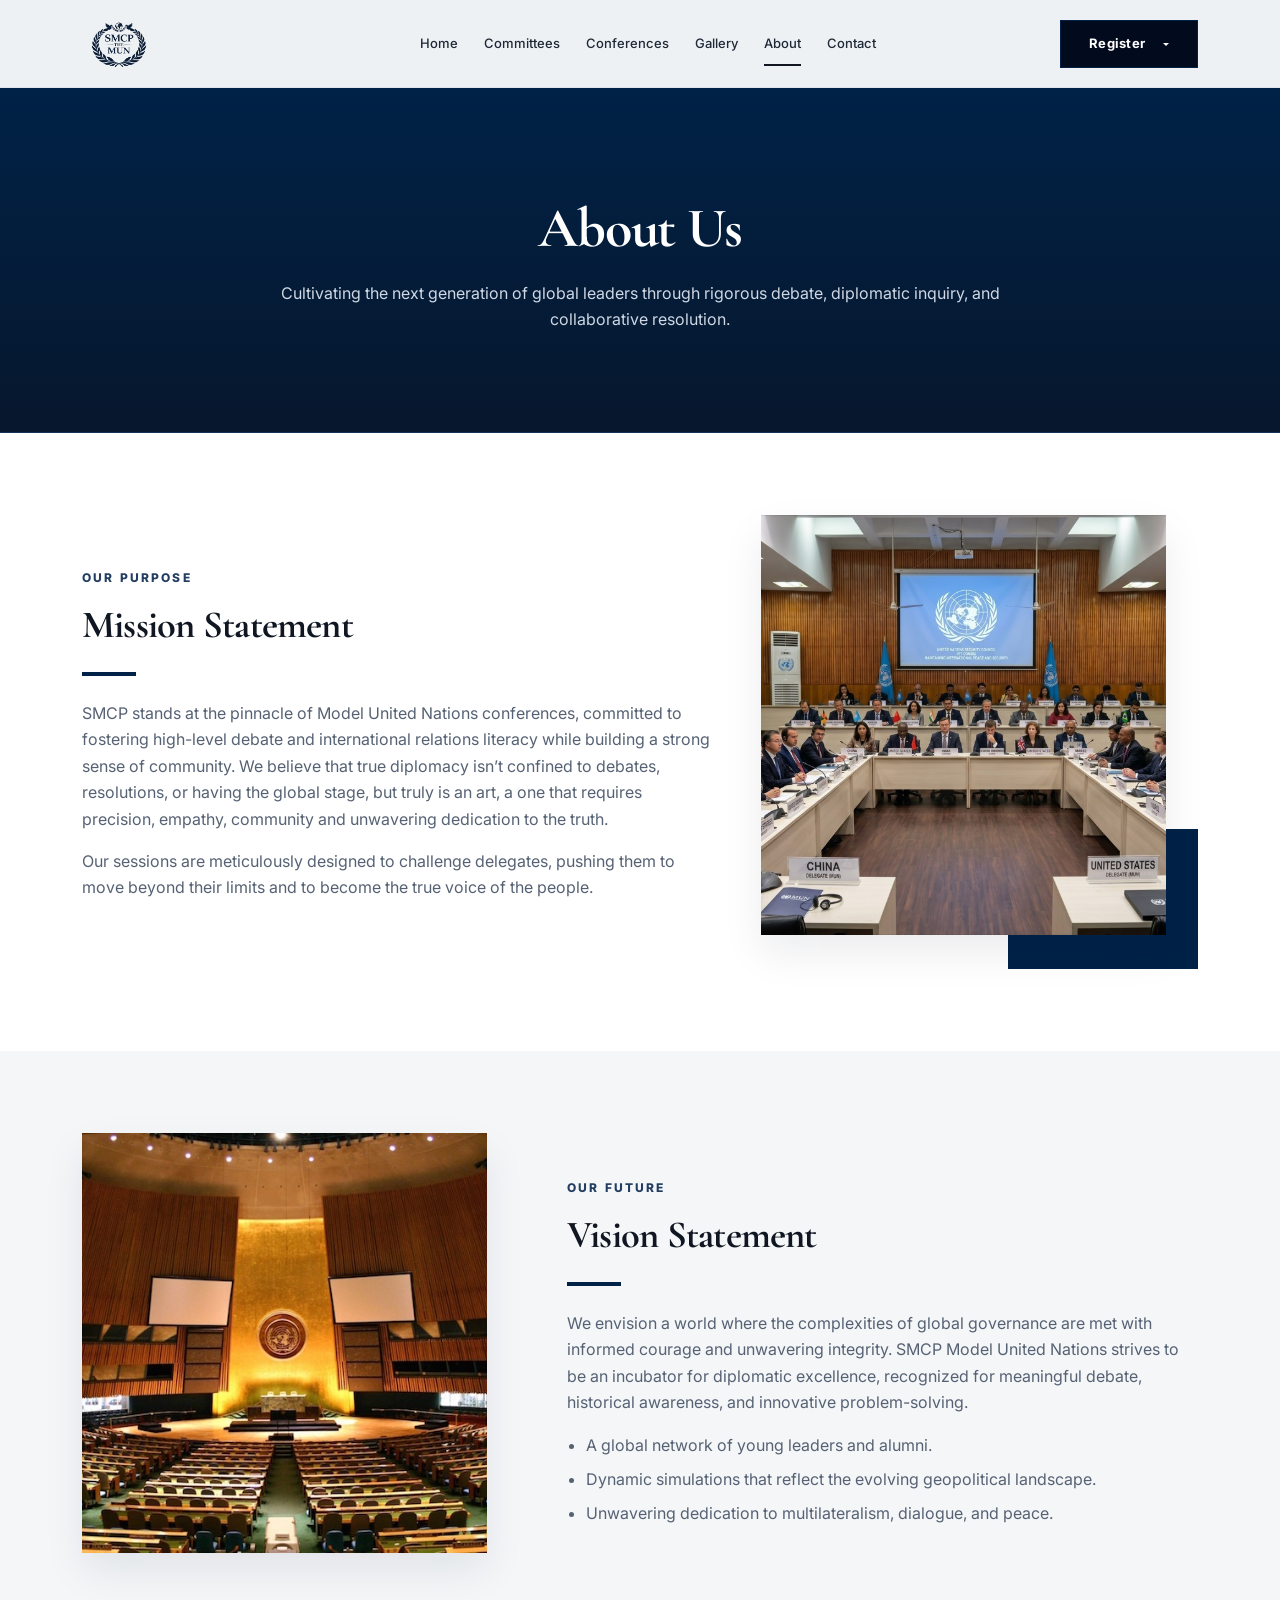
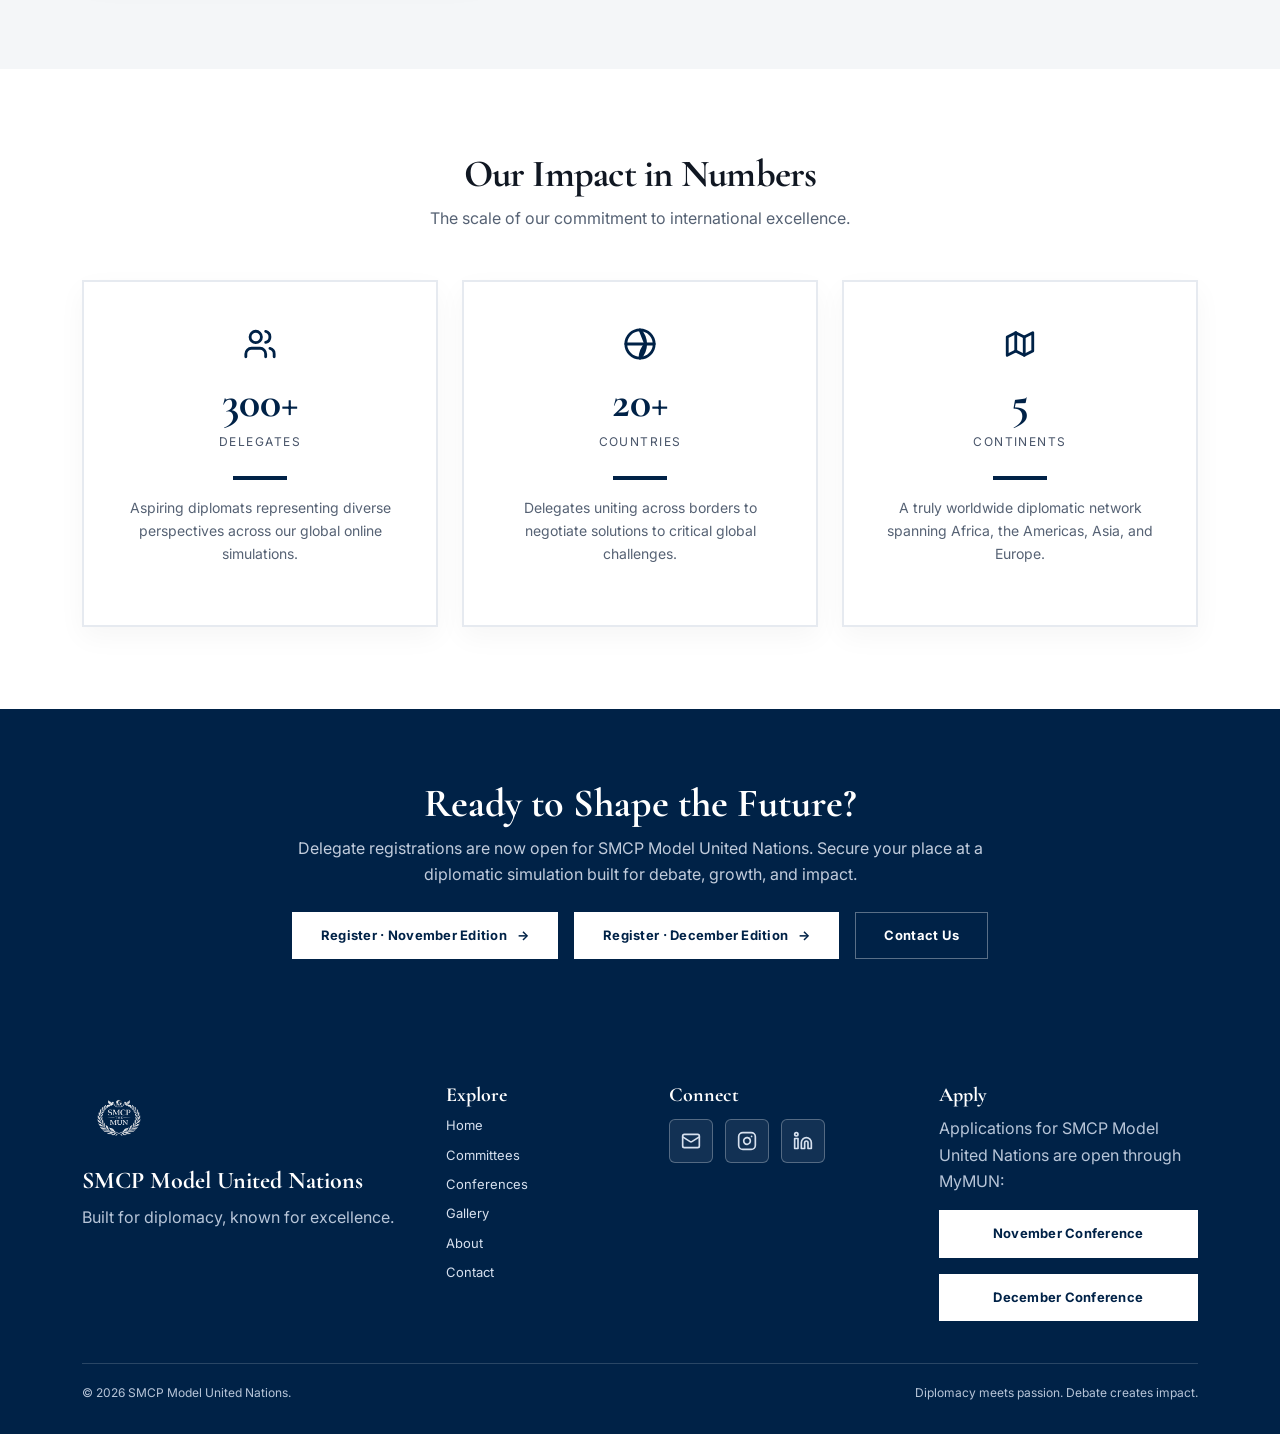
==== commit d0f05c25: "feat: add committee and venue images and update about page imagery" ====
--- a/about.html
+++ b/about.html
@@ -123,7 +123,7 @@
           </div>
           <div class="col-lg-5">
             <div class="legacy-img-wrap">
-              <img class="legacy-img" src="assets/img/mun-committee-session.webp" alt="Model United Nations delegates participating in committee debate">
+              <img class="legacy-img" src="assets/img/mun-mission-council.jpg" alt="Model United Nations Security Council committee simulation in session">
             </div>
           </div>
         </div>
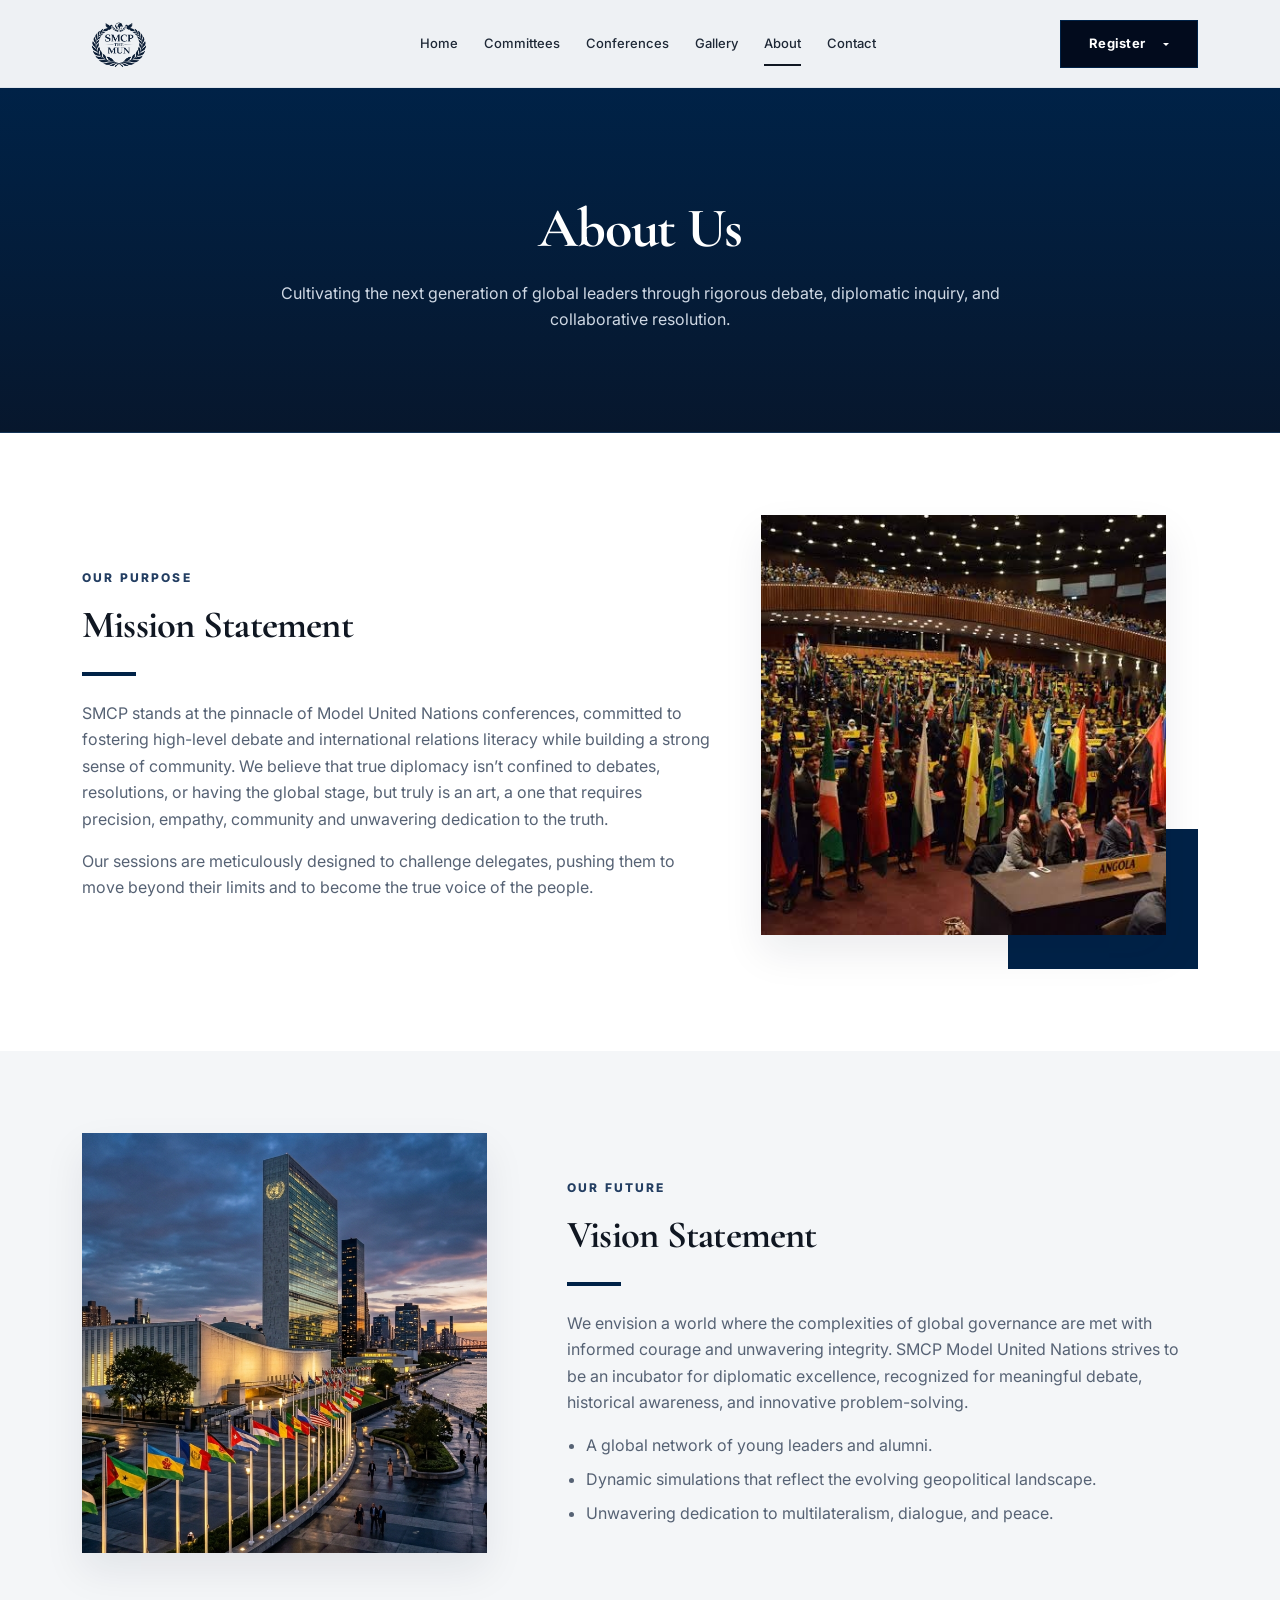
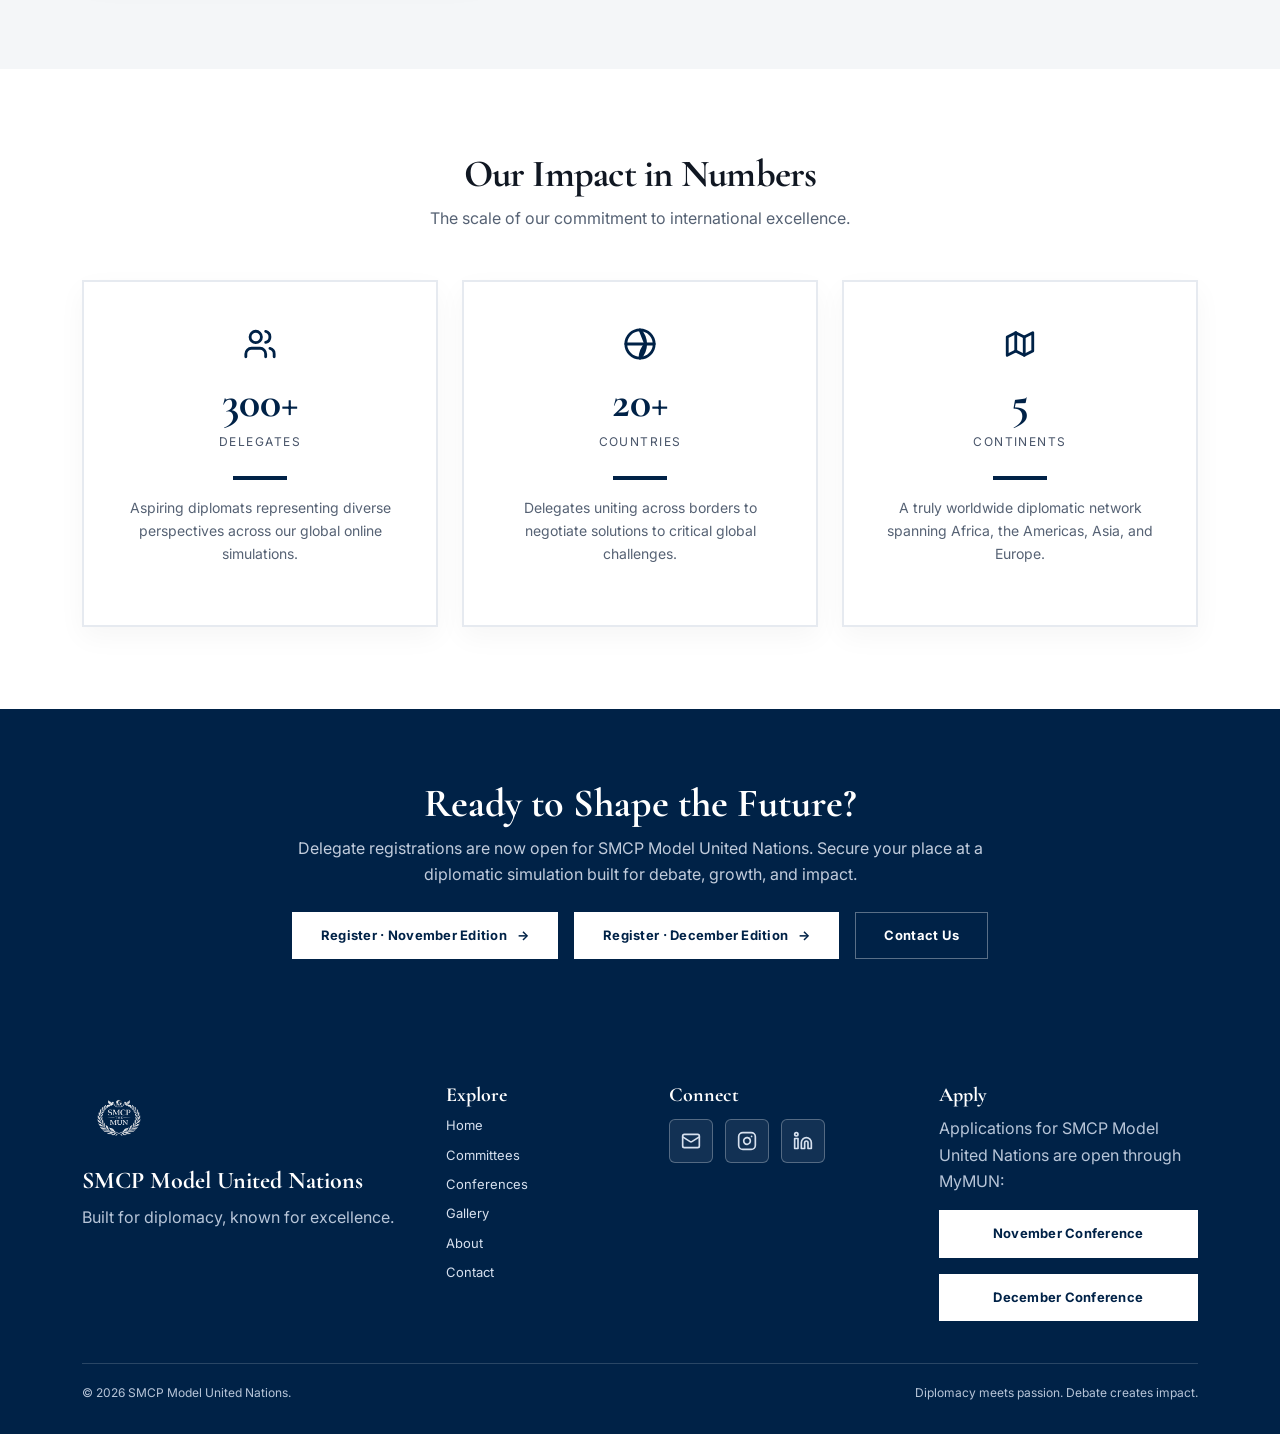
==== commit faa3ac62: "refactor: update legacy images and add committee-unfcbd asset" ====
--- a/about.html
+++ b/about.html
@@ -123,7 +123,7 @@
           </div>
           <div class="col-lg-5">
             <div class="legacy-img-wrap">
-              <img class="legacy-img" src="assets/img/mun-mission-council.jpg" alt="Model United Nations Security Council committee simulation in session">
+              <img class="legacy-img" src="assets/img/mun-parade-nations.jpg" alt="Model United Nations opening ceremony with delegates representing sovereign nations">
             </div>
           </div>
         </div>
@@ -135,7 +135,7 @@
         <div class="row align-items-center g-5">
           <div class="col-lg-5">
             <div class="legacy-img-wrap">
-              <img class="legacy-img" src="assets/img/un-general-assembly.jpg" alt="United Nations General Assembly Hall">
+              <img class="legacy-img" src="assets/img/place-un-headquarters.jpg" alt="United Nations Assembly">
             </div>
           </div>
           <div class="col-lg-7">
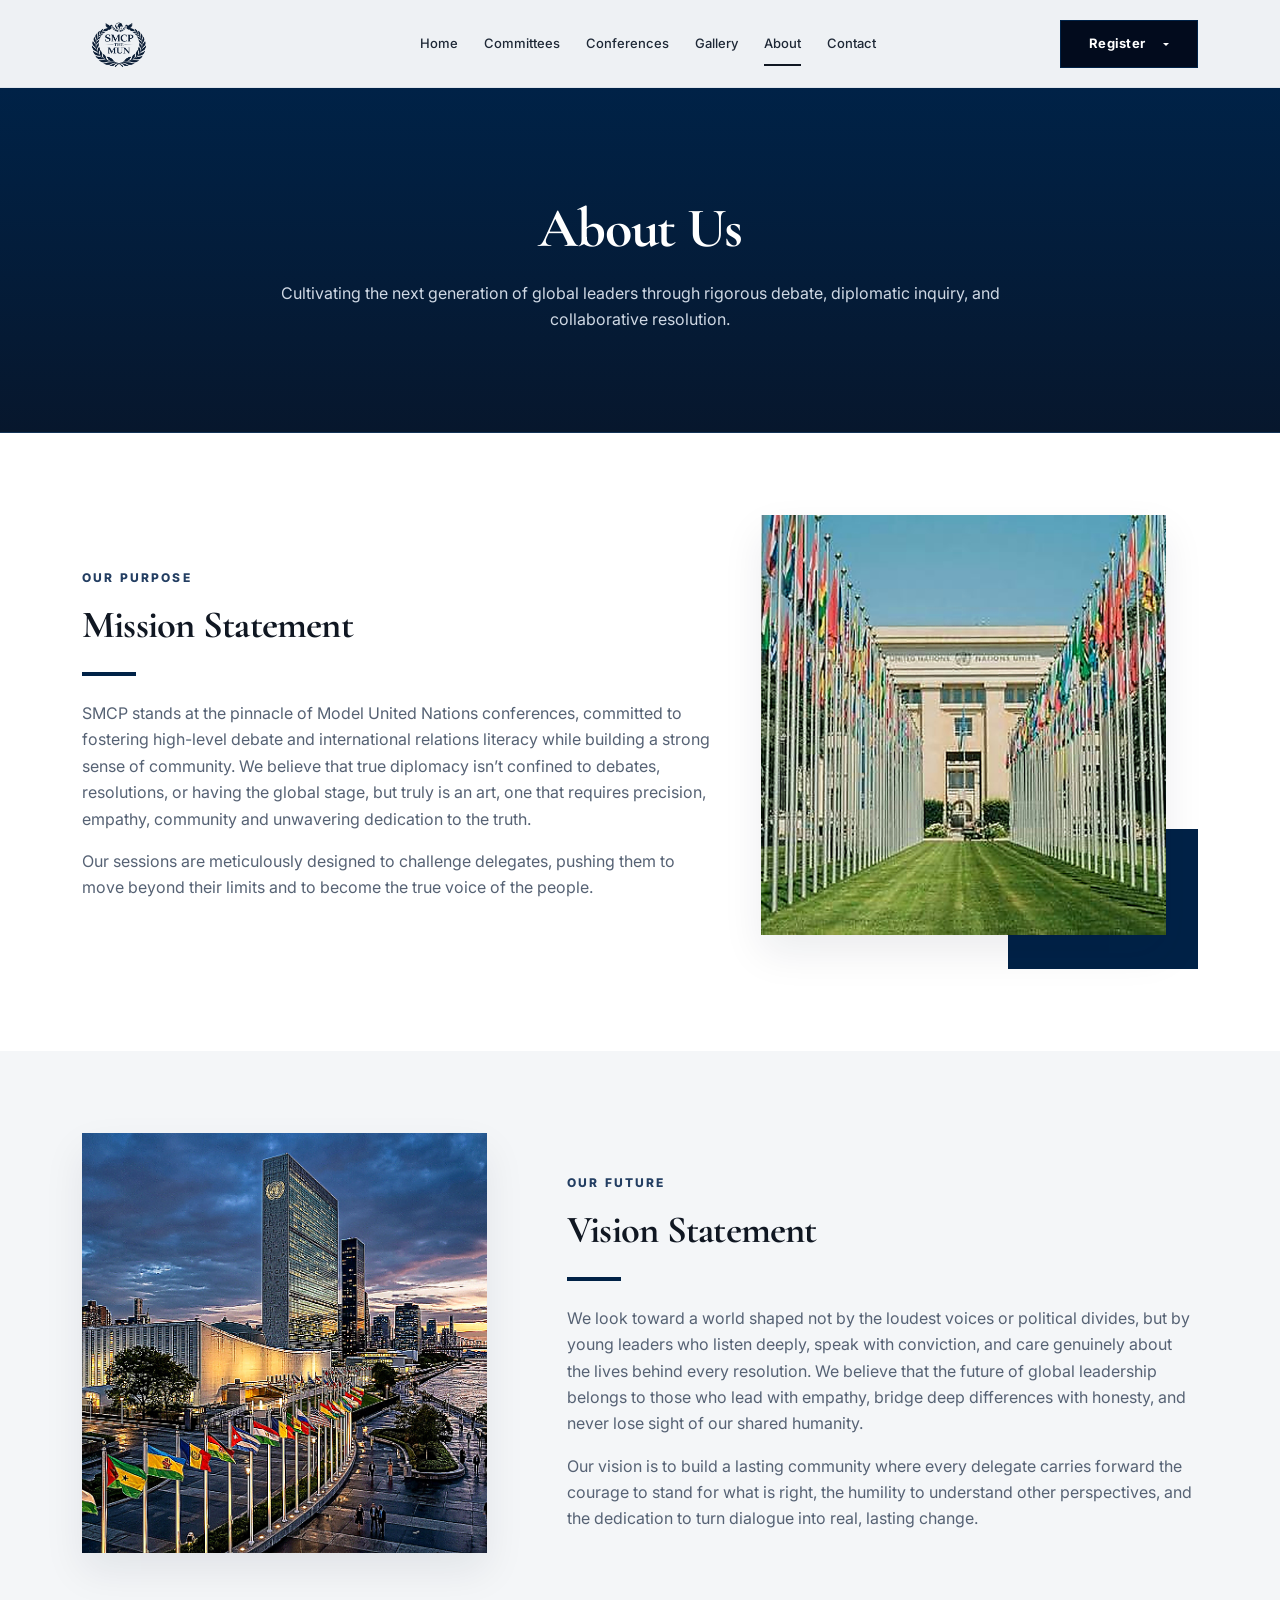
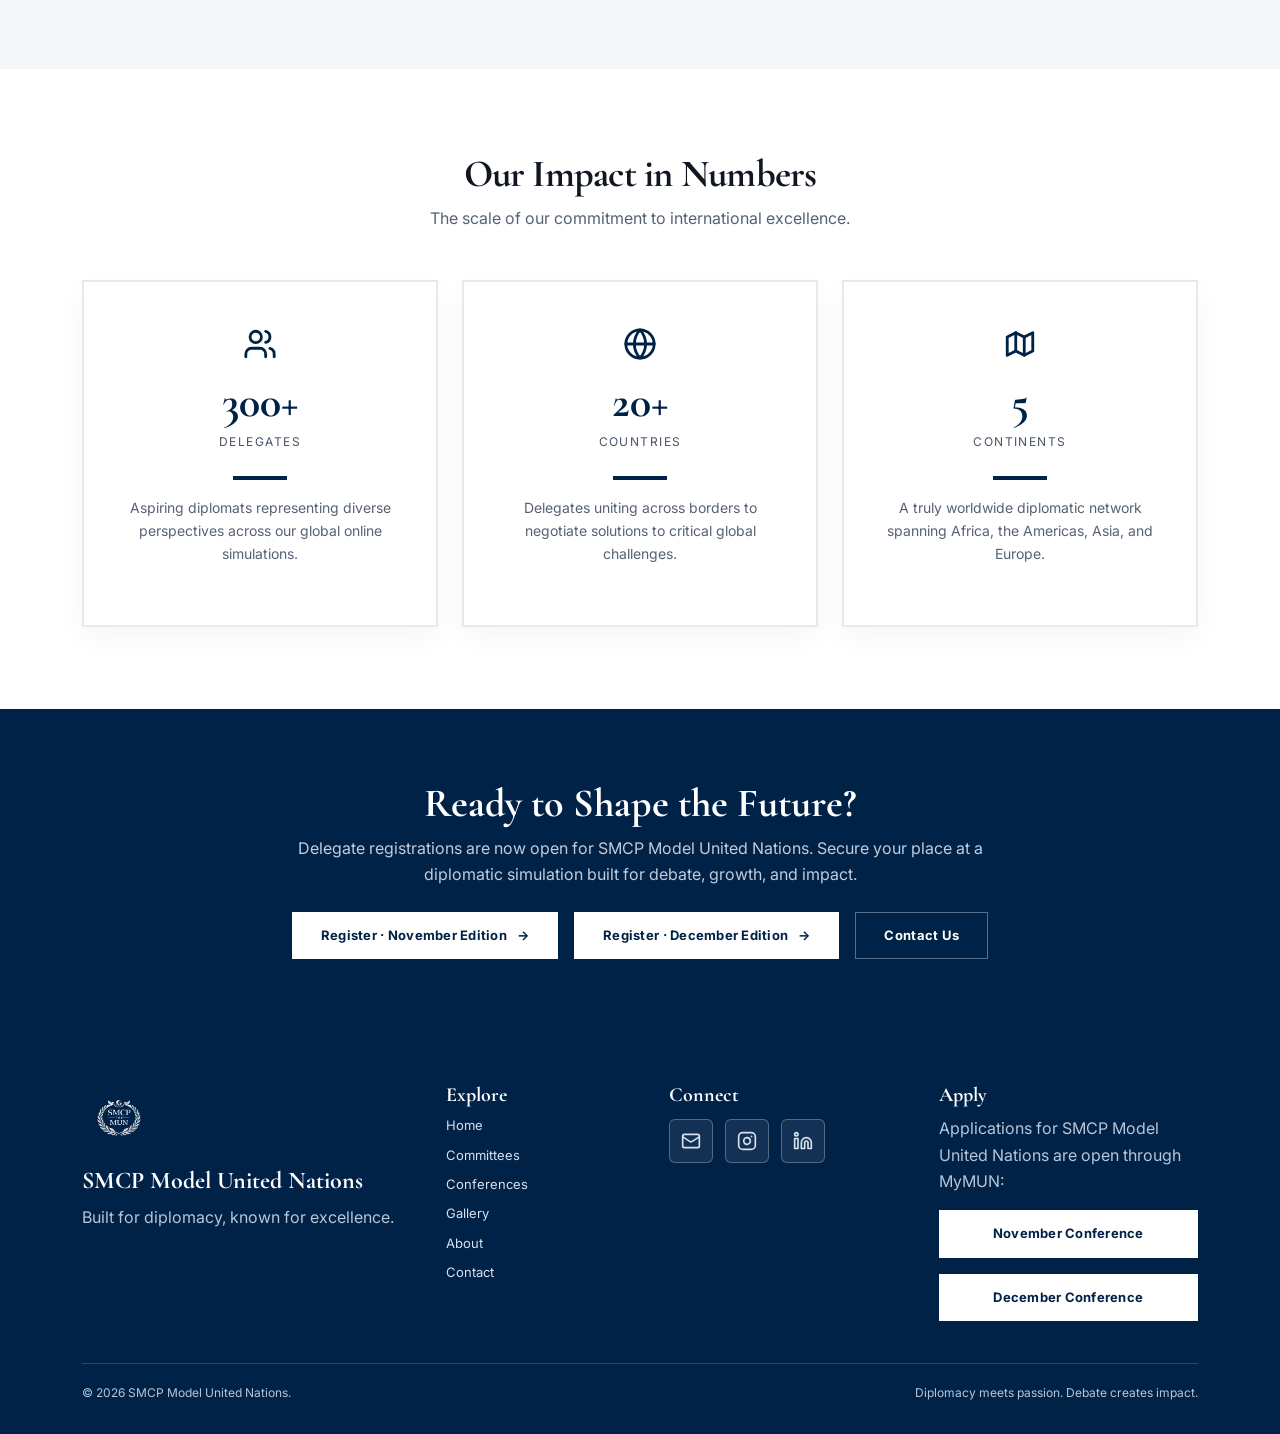
==== commit 776cf3b6: "refactor: update branding, assets, and page content for SMCP MUN" ====
--- a/about.html
+++ b/about.html
@@ -4,7 +4,7 @@
 <head>
   <meta charset="utf-8">
   <meta name="viewport" content="width=device-width, initial-scale=1">
-  <title>About | SMCP MUN</title>
+  <title>About | Sovereign Multilateral Conference Of The Parties Model United Nations</title>
   <meta name="description" content="SMCP Model United Nations, built for diplomacy and known for excellence.">
   <meta name="google-site-verification" content="tyx2vJR6r1amOHzCMaGIBi-c9oE3S2-av8baHcP_JF4">
   <link rel="icon" type="image/x-icon" href="favicon.ico">
@@ -22,8 +22,8 @@
   <!-- Open Graph / Facebook / WhatsApp / LinkedIn -->
   <meta property="og:type" content="website">
   <meta property="og:url" content="https://smcpmun.org/about.html">
-  <meta property="og:site_name" content="SMCP Model United Nations">
-  <meta property="og:title" content="About Us | SMCP Model United Nations">
+  <meta property="og:site_name" content="Sovereign Multilateral Conference Of The Parties Model United Nations">
+  <meta property="og:title" content="About Us | Sovereign Multilateral Conference Of The Parties Model United Nations">
   <meta property="og:description"
     content="SMCP Model United Nations, built for diplomacy and known for excellence. Discover our mission, legacy, and leadership.">
   <meta property="og:image" content="https://smcpmun.org/assets/og-preview.png">
@@ -36,7 +36,7 @@
   <!-- Twitter / X -->
   <meta name="twitter:card" content="summary_large_image">
   <meta name="twitter:url" content="https://smcpmun.org/about.html">
-  <meta name="twitter:title" content="About Us | SMCP Model United Nations">
+  <meta name="twitter:title" content="About Us | Sovereign Multilateral Conference Of The Parties Model United Nations">
   <meta name="twitter:description"
     content="SMCP Model United Nations, built for diplomacy and known for excellence. Discover our mission, legacy, and leadership.">
   <meta name="twitter:image" content="https://smcpmun.org/assets/og-preview.png">
@@ -117,13 +117,14 @@
             <p class="muted">SMCP stands at the pinnacle of Model United Nations conferences, committed to fostering
               high-level debate and international relations literacy while building a strong sense of community. We
               believe that true diplomacy isn’t confined to debates, resolutions, or having the global stage, but truly
-              is an art, a one that requires precision, empathy, community and unwavering dedication to the truth.</p>
+              is an art, one that requires precision, empathy, community and unwavering dedication to the truth.</p>
             <p class="muted">Our sessions are meticulously designed to challenge delegates, pushing them to move beyond
               their limits and to become the true voice of the people.</p>
           </div>
           <div class="col-lg-5">
             <div class="legacy-img-wrap">
-              <img class="legacy-img" src="assets/img/mun-parade-nations.jpg" alt="Model United Nations opening ceremony with delegates representing sovereign nations">
+              <img class="legacy-img" src="assets/img/geneva-palais-flags.jpg"
+                alt="Palais des Nations in Geneva with member state flags, symbolizing international diplomacy and multilateral cooperation">
             </div>
           </div>
         </div>
@@ -142,14 +143,13 @@
             <div class="eyebrow">Our Future</div>
             <h2 class="section-title-sm">Vision Statement</h2>
             <div class="stat-line mb-4"></div>
-            <p class="muted">We envision a world where the complexities of global governance are met with informed
-              courage and unwavering integrity. SMCP Model United Nations strives to be an incubator for diplomatic
-              excellence, recognized for meaningful debate, historical awareness, and innovative problem-solving.</p>
-            <ul class="muted clean-list">
-              <li>A global network of young leaders and alumni.</li>
-              <li>Dynamic simulations that reflect the evolving geopolitical landscape.</li>
-              <li>Unwavering dedication to multilateralism, dialogue, and peace.</li>
-            </ul>
+            <p class="muted">We look toward a world shaped not by the loudest voices or political divides, but by young
+              leaders who listen deeply, speak with conviction, and care genuinely about the lives behind every resolution. We
+              believe that the future of global leadership belongs to those who lead with empathy, bridge deep differences with
+              honesty, and never lose sight of our shared humanity.</p>
+            <p class="muted">Our vision is to build a lasting community where every delegate carries forward the courage to
+              stand for what is right, the humility to understand other perspectives, and the dedication to turn dialogue into real,
+              lasting change.</p>
           </div>
         </div>
       </div>
@@ -185,7 +185,8 @@
                   stroke-linecap="round" stroke-linejoin="round" aria-hidden="true">
                   <circle cx="12" cy="12" r="10" />
                   <line x1="2" y1="12" x2="22" y2="12" />
-                  <path d="M12 2a15.3 15.3 0 0 1 4 10 15.3 15.3 0 0 1-4 10 15.3 15.3 0 0 1 4-10z" />
+                  <path
+                    d="M12 2a15.3 15.3 0 0 1 4 10 15.3 15.3 0 0 1-4 10 15.3 15.3 0 0 1-4-10 15.3 15.3 0 0 1 4-10z" />
                 </svg>
               </div>
               <div class="stat-num">20+</div>
--- a/assets/css/styles.css
+++ b/assets/css/styles.css
@@ -18,7 +18,8 @@
 html{scroll-behavior:smooth;overflow-x:hidden;max-width:100%}
 body{margin:0;font-family:var(--sans);color:var(--ink);background:#fff;font-size:16px;line-height:1.65;overflow-x:hidden;max-width:100%;position:relative}
 a{text-decoration:none;color:inherit}
-img{max-width:100%;height:auto}
+img{max-width:100%;height:auto;image-rendering:-webkit-optimize-contrast;image-rendering:auto}
+.legacy-img,.committee-card-img,.gallery-card img,.timeline-bg,.team-photo{backface-visibility:hidden;-webkit-backface-visibility:hidden;transform:translateZ(0)}
 .max-560{max-width:560px}.max-650{max-width:650px}.max-780{max-width:780px}
 
 /* Header & Navigation */
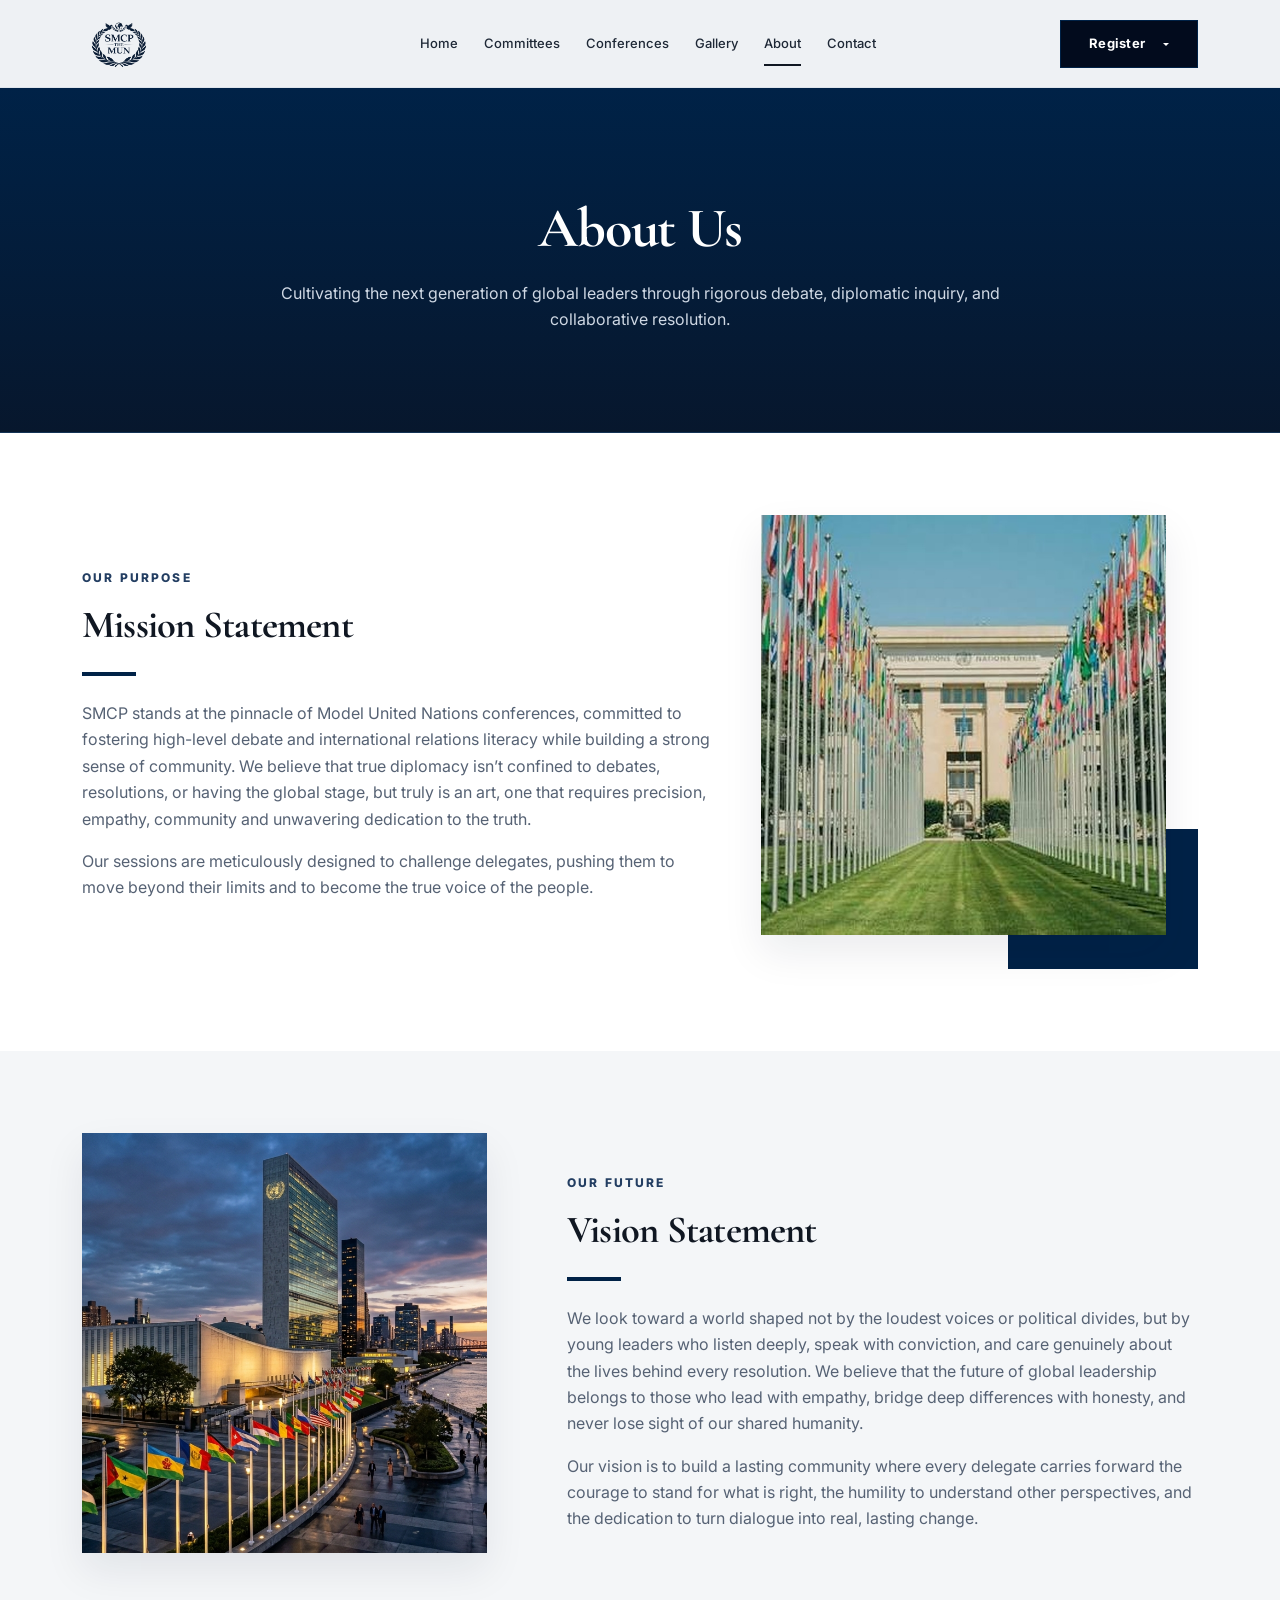
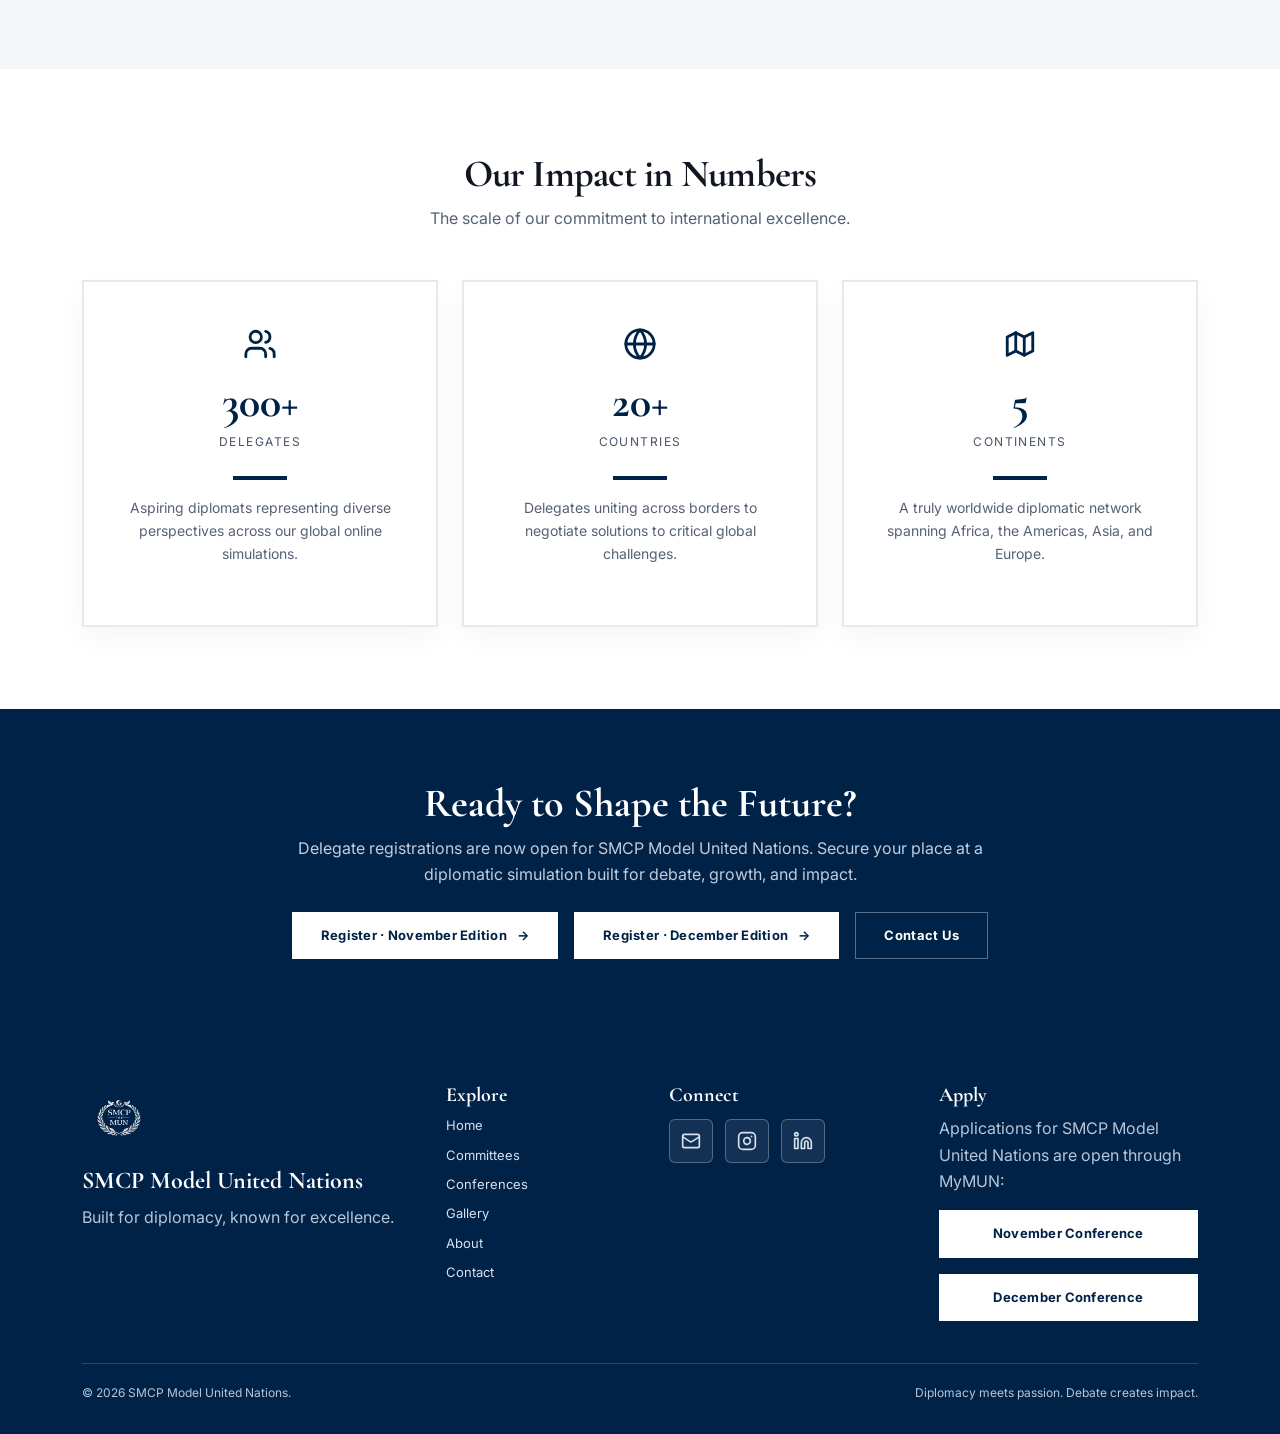
==== commit bcaf16dc: "feat: add conference website assets, team profiles, and update event links" ====
--- a/about.html
+++ b/about.html
@@ -87,7 +87,7 @@
               <li>
                 <hr class="dropdown-divider">
               </li>
-              <li><a class="dropdown-item" href="https://mymun.com/conferences/smcp-mun-second-edition-2026/apply"
+              <li><a class="dropdown-item" href="https://mymun.com/conferences/smcp-december-2026/apply"
                   target="_blank" rel="noopener">
                   <strong>December Edition</strong>
                   <small class="d-block text-muted">Dec 12–13, 2026 · Online (UNFCCC &amp; UNFCBD)</small>
@@ -225,7 +225,7 @@
         <div class="d-flex justify-content-center gap-3 flex-wrap mt-4">
           <a class="btn-smcp light" href="https://mymun.com/conferences/smcp-mun-november-2026" target="_blank"
             rel="noopener">Register · November Edition <span>→</span></a>
-          <a class="btn-smcp light" href="https://mymun.com/conferences/smcp-mun-second-edition-2026/apply"
+          <a class="btn-smcp light" href="https://mymun.com/conferences/smcp-december-2026/apply"
             target="_blank" rel="noopener">Register · December Edition <span>→</span></a>
           <a class="btn-outline-smcp light-outline" href="contact.html">Contact Us</a>
         </div>
@@ -285,7 +285,7 @@
             <a class="btn-smcp light text-center" href="https://mymun.com/conferences/smcp-mun-november-2026"
               target="_blank" rel="noopener">November Conference</a>
             <a class="btn-smcp light text-center"
-              href="https://mymun.com/conferences/smcp-mun-second-edition-2026/apply" target="_blank"
+              href="https://mymun.com/conferences/smcp-december-2026/apply" target="_blank"
               rel="noopener">December Conference</a>
           </div>
         </div>
--- a/assets/css/styles.css
+++ b/assets/css/styles.css
@@ -1,386 +1,1724 @@
-:root{
-  --navy:#002247;
-  --navy-2:#03162d;
-  --ink:#101722;
-  --muted:#566274;
-  --soft:#f4f6f8;
-  --line:#dfe5ec;
-  --white:#ffffff;
-  --accent:#0b3b6d;
-  --gold:#d7a11e;
-  --serif:'Cormorant Garamond', Georgia, serif;
-  --sans:'Inter', Arial, sans-serif;
-  --shadow:0 18px 38px rgba(0,20,48,.08);
-  --shadow-soft:0 10px 24px rgba(0,20,48,.06);
-}
-
-*{box-sizing:border-box}
-html{scroll-behavior:smooth;overflow-x:hidden;max-width:100%}
-body{margin:0;font-family:var(--sans);color:var(--ink);background:#fff;font-size:16px;line-height:1.65;overflow-x:hidden;max-width:100%;position:relative}
-a{text-decoration:none;color:inherit}
-img{max-width:100%;height:auto;image-rendering:-webkit-optimize-contrast;image-rendering:auto}
-.legacy-img,.committee-card-img,.gallery-card img,.timeline-bg,.team-photo{backface-visibility:hidden;-webkit-backface-visibility:hidden;transform:translateZ(0)}
-.max-560{max-width:560px}.max-650{max-width:650px}.max-780{max-width:780px}
+:root {
+  --navy: #002247;
+  --navy-2: #03162d;
+  --ink: #101722;
+  --muted: #566274;
+  --soft: #f4f6f8;
+  --line: #dfe5ec;
+  --white: #ffffff;
+  --accent: #0b3b6d;
+  --gold: #d7a11e;
+  --serif: 'Cormorant Garamond', Georgia, serif;
+  --sans: 'Inter', Arial, sans-serif;
+  --shadow: 0 18px 38px rgba(0, 20, 48, .08);
+  --shadow-soft: 0 10px 24px rgba(0, 20, 48, .06);
+}
+
+* {
+  box-sizing: border-box
+}
+
+html {
+  scroll-behavior: smooth;
+  overflow-x: hidden;
+  max-width: 100%
+}
+
+body {
+  margin: 0;
+  font-family: var(--sans);
+  color: var(--ink);
+  background: #fff;
+  font-size: 16px;
+  line-height: 1.65;
+  overflow-x: hidden;
+  max-width: 100%;
+  position: relative
+}
+
+a {
+  text-decoration: none;
+  color: inherit
+}
+
+img {
+  max-width: 100%;
+  height: auto
+}
+
+.legacy-img,
+.committee-card-img,
+.gallery-card img,
+.timeline-bg,
+.team-photo {
+  backface-visibility: hidden;
+  -webkit-backface-visibility: hidden;
+  transform: translateZ(0)
+}
+
+.max-560 {
+  max-width: 560px
+}
+
+.max-650 {
+  max-width: 650px
+}
+
+.max-780 {
+  max-width: 780px
+}
 
 /* Header & Navigation */
-.site-header{height:88px;background:#eef1f4;border-bottom:1px solid var(--line);position:sticky;top:0;z-index:1000}
-.navbar{height:88px}
-.site-logo{width:74px;height:74px;object-fit:contain}
-.navbar-brand{min-width:155px}
-.navbar-nav{gap:26px}
-.nav-link{font-size:13px;font-weight:500;color:#1e2836!important;padding:.2rem 0!important;position:relative}
-.nav-link:after{content:"";position:absolute;left:0;right:0;bottom:-8px;height:2px;background:var(--ink);transform:scaleX(0);transition:transform .18s ease}
-.nav-link:hover:after,.nav-link.active:after{transform:scaleX(1)}
-.register-slot{min-width:155px;text-align:right}
+.site-header {
+  height: 88px;
+  background: #eef1f4;
+  border-bottom: 1px solid var(--line);
+  position: sticky;
+  top: 0;
+  z-index: 1000
+}
+
+.navbar {
+  height: 88px
+}
+
+.site-logo {
+  width: 74px;
+  height: 74px;
+  object-fit: contain
+}
+
+.navbar-brand {
+  min-width: 155px
+}
+
+.navbar-nav {
+  gap: 26px
+}
+
+.nav-link {
+  font-size: 13px;
+  font-weight: 500;
+  color: #1e2836 !important;
+  padding: .2rem 0 !important;
+  position: relative
+}
+
+.nav-link:after {
+  content: "";
+  position: absolute;
+  left: 0;
+  right: 0;
+  bottom: -8px;
+  height: 2px;
+  background: var(--ink);
+  transform: scaleX(0);
+  transition: transform .18s ease
+}
+
+.nav-link:hover:after,
+.nav-link.active:after {
+  transform: scaleX(1)
+}
+
+.register-slot {
+  min-width: 155px;
+  text-align: right
+}
 
 /* Buttons */
-.btn-smcp,.btn-outline-smcp{display:inline-flex;align-items:center;justify-content:center;gap:10px;min-height:44px;padding:12px 28px;border:1px solid var(--navy);font-size:13px;font-weight:700;letter-spacing:.02em;transition:background .18s ease,color .18s ease,border-color .18s ease,box-shadow .18s ease;text-decoration:none;cursor:pointer}
-.btn-smcp{background:#020b1d;color:#fff}
-.btn-smcp:hover{background:#092c55;color:#fff;box-shadow:0 10px 24px rgba(0,34,71,.16)}
-.btn-outline-smcp{background:transparent;color:var(--navy)}
-.btn-outline-smcp:hover{background:var(--navy);color:#fff}
-.btn-smcp.light{background:#fff;color:var(--navy);border-color:#fff}
-.btn-smcp.light:hover{background:#edf2f7;border-color:#edf2f7}
-.btn-outline-smcp.light-outline{border-color:rgba(255,255,255,.35);color:#fff}
-.btn-outline-smcp.light-outline:hover{background:#fff;color:var(--navy)}
-
-.mobile-toggler{border:1px solid rgba(0,34,71,.15);width:44px;height:40px;padding:6px;border-radius:4px;background:transparent}
-.mobile-toggler:focus{box-shadow:none}
-.mobile-toggler span{display:block;height:2px;background:#07172d;margin:5px 0;transition:all .2s ease}
+.btn-smcp,
+.btn-outline-smcp {
+  display: inline-flex;
+  align-items: center;
+  justify-content: center;
+  gap: 10px;
+  min-height: 44px;
+  padding: 12px 28px;
+  border: 1px solid var(--navy);
+  font-size: 13px;
+  font-weight: 700;
+  letter-spacing: .02em;
+  transition: background .18s ease, color .18s ease, border-color .18s ease, box-shadow .18s ease;
+  text-decoration: none;
+  cursor: pointer
+}
+
+.btn-smcp {
+  background: #020b1d;
+  color: #fff
+}
+
+.btn-smcp:hover {
+  background: #092c55;
+  color: #fff;
+  box-shadow: 0 10px 24px rgba(0, 34, 71, .16)
+}
+
+.btn-outline-smcp {
+  background: transparent;
+  color: var(--navy)
+}
+
+.btn-outline-smcp:hover {
+  background: var(--navy);
+  color: #fff
+}
+
+.btn-smcp.light {
+  background: #fff;
+  color: var(--navy);
+  border-color: #fff
+}
+
+.btn-smcp.light:hover {
+  background: #edf2f7;
+  border-color: #edf2f7
+}
+
+.btn-outline-smcp.light-outline {
+  border-color: rgba(255, 255, 255, .35);
+  color: #fff
+}
+
+.btn-outline-smcp.light-outline:hover {
+  background: #fff;
+  color: var(--navy)
+}
+
+.mobile-toggler {
+  border: 1px solid rgba(0, 34, 71, .15);
+  width: 44px;
+  height: 40px;
+  padding: 6px;
+  border-radius: 4px;
+  background: transparent
+}
+
+.mobile-toggler:focus {
+  box-shadow: none
+}
+
+.mobile-toggler span {
+  display: block;
+  height: 2px;
+  background: #07172d;
+  margin: 5px 0;
+  transition: all .2s ease
+}
 
 /* Typography & Hero */
 .hero,
-.page-hero{background:linear-gradient(180deg,#002247 0%,#07172d 100%);color:#fff;text-align:center;padding:110px 0 100px;display:flex;align-items:center;border-bottom:1px solid rgba(255,255,255,.08)}
+.page-hero {
+  background: linear-gradient(180deg, #002247 0%, #07172d 100%);
+  color: #fff;
+  text-align: center;
+  padding: 110px 0 100px;
+  display: flex;
+  align-items: center;
+  border-bottom: 1px solid rgba(255, 255, 255, .08)
+}
+
 .hero .container-xl,
-.page-hero .container-xl{width:100%}
+.page-hero .container-xl {
+  width: 100%
+}
+
 .hero h1,
-.page-hero h1{font-family:var(--serif);font-size:clamp(36px,4.5vw,56px);line-height:1.1;font-weight:700;letter-spacing:-.02em;color:#fff;max-width:980px;margin:0 auto}
+.page-hero h1 {
+  font-family: var(--serif);
+  font-size: clamp(36px, 4.5vw, 56px);
+  line-height: 1.1;
+  font-weight: 700;
+  letter-spacing: -.02em;
+  color: #fff;
+  max-width: 980px;
+  margin: 0 auto
+}
+
 .hero p,
-.page-hero p{font-size:16px;color:#cfd8e4;max-width:740px;margin:20px auto 0;line-height:1.65}
-.hero-kicker{font-size:12px;text-transform:uppercase;letter-spacing:.18em;font-weight:800;color:#d7e1ef;margin-bottom:14px}
-.section{padding:82px 0}
-.section-soft{background:var(--soft)}
-.eyebrow{font-size:12px;text-transform:uppercase;letter-spacing:.18em;font-weight:800;color:#233e62;margin-bottom:14px}
-.section-title{font-family:var(--serif);font-size:clamp(36px,4vw,58px);font-weight:700;letter-spacing:-.02em}
-.section-title-sm{font-family:var(--serif);font-size:clamp(28px,3vw,44px);font-weight:700;letter-spacing:-.02em}
-.muted{color:var(--muted)}
+.page-hero p {
+  font-size: 16px;
+  color: #cfd8e4;
+  max-width: 740px;
+  margin: 20px auto 0;
+  line-height: 1.65
+}
+
+.hero-kicker {
+  font-size: 12px;
+  text-transform: uppercase;
+  letter-spacing: .18em;
+  font-weight: 800;
+  color: #d7e1ef;
+  margin-bottom: 14px
+}
+
+.section {
+  padding: 82px 0
+}
+
+.section-soft {
+  background: var(--soft)
+}
+
+.eyebrow {
+  font-size: 12px;
+  text-transform: uppercase;
+  letter-spacing: .18em;
+  font-weight: 800;
+  color: #233e62;
+  margin-bottom: 14px
+}
+
+.section-title {
+  font-family: var(--serif);
+  font-size: clamp(36px, 4vw, 58px);
+  font-weight: 700;
+  letter-spacing: -.02em
+}
+
+.section-title-sm {
+  font-family: var(--serif);
+  font-size: clamp(28px, 3vw, 44px);
+  font-weight: 700;
+  letter-spacing: -.02em
+}
+
+.muted {
+  color: var(--muted)
+}
 
 /* Legacy Section */
-.legacy-img-wrap{position:relative;padding:0 32px 34px 0}
-.legacy-img{height:420px;width:100%;object-fit:cover;background:#101820;display:block;box-shadow:var(--shadow)}
-.legacy-img-wrap:after{content:"";position:absolute;right:0;bottom:0;width:190px;height:140px;background:var(--navy);z-index:-1}
-.photo-pen{background:radial-gradient(circle at 24% 25%,rgba(235,243,252,.7) 0 5%,transparent 27%),linear-gradient(135deg,#101b24,#eef2f5 45%,#07121d 46%,#030b12)}
-.photo-gavel{background:radial-gradient(circle at 70% 35%,#7c858e,transparent 28%),linear-gradient(135deg,#111,#262626 40%,#f4f4f4 42%,#111 70%)}
-.photo-globe{background:radial-gradient(circle at 45% 40%,#e6eef6 0 9%,#a8c2d6 10% 12%,transparent 13%),linear-gradient(135deg,#122439,#eef3f5 48%,#07172d 49%,#0a1420)}
-.quote-line{border-left:4px solid var(--navy);padding-left:18px;color:#465263;margin-top:22px}
+.legacy-img-wrap {
+  position: relative;
+  padding: 0 32px 34px 0
+}
+
+.legacy-img {
+  height: 420px;
+  width: 100%;
+  object-fit: cover;
+  background: #101820;
+  display: block;
+  box-shadow: var(--shadow)
+}
+
+.legacy-img-wrap:after {
+  content: "";
+  position: absolute;
+  right: 0;
+  bottom: 0;
+  width: 190px;
+  height: 140px;
+  background: var(--navy);
+  z-index: -1
+}
+
+.photo-pen {
+  background: radial-gradient(circle at 24% 25%, rgba(235, 243, 252, .7) 0 5%, transparent 27%), linear-gradient(135deg, #101b24, #eef2f5 45%, #07121d 46%, #030b12)
+}
+
+.photo-gavel {
+  background: radial-gradient(circle at 70% 35%, #7c858e, transparent 28%), linear-gradient(135deg, #111, #262626 40%, #f4f4f4 42%, #111 70%)
+}
+
+.photo-globe {
+  background: radial-gradient(circle at 45% 40%, #e6eef6 0 9%, #a8c2d6 10% 12%, transparent 13%), linear-gradient(135deg, #122439, #eef3f5 48%, #07172d 49%, #0a1420)
+}
+
+.quote-line {
+  border-left: 4px solid var(--navy);
+  padding-left: 18px;
+  color: #465263;
+  margin-top: 22px
+}
 
 /* Stats */
-.stats-band{background:#f8f9fb}
-.stat-card{background:#fff;border:2px solid #e6eaf0;padding:44px 37px;height:100%;box-shadow:0 10px 26px rgba(0,0,0,.04);transition:border-color .22s ease,box-shadow .22s ease,transform .22s ease}
-.stat-card:hover{border-color:var(--navy);box-shadow:0 14px 32px rgba(0,34,71,.1);transform:translateY(-3px)}
-.stat-card.featured{border-color:#e6eaf0}
-.stat-card.featured:hover{border-color:var(--navy)}
-.stat-icon{display:inline-flex;align-items:center;justify-content:center;color:var(--navy);margin-bottom:18px;min-height:36px}
-.stat-svg{width:34px;height:34px;stroke:var(--navy);fill:none;display:inline-block;transition:transform .25s ease}
-.stat-card:hover .stat-svg{stroke:var(--navy)!important;fill:none!important;opacity:1!important;visibility:visible!important;transform:scale(1.08)}
-.stat-num{font-family:var(--serif);font-weight:700;font-size:44px;line-height:1;color:var(--navy)}
-.stat-label{font-size:12px;text-transform:uppercase;letter-spacing:.12em;color:#485469;margin-top:8px}
-.stat-line{width:54px;height:4px;background:var(--navy);margin-top:24px}
-.view-link{font-size:13px;font-weight:700;color:var(--navy)}
+.stats-band {
+  background: #f8f9fb
+}
+
+.stat-card {
+  background: #fff;
+  border: 2px solid #e6eaf0;
+  padding: 44px 37px;
+  height: 100%;
+  box-shadow: 0 10px 26px rgba(0, 0, 0, .04);
+  transition: border-color .22s ease, box-shadow .22s ease, transform .22s ease
+}
+
+.stat-card:hover {
+  border-color: var(--navy);
+  box-shadow: 0 14px 32px rgba(0, 34, 71, .1);
+  transform: translateY(-3px)
+}
+
+.stat-card.featured {
+  border-color: #e6eaf0
+}
+
+.stat-card.featured:hover {
+  border-color: var(--navy)
+}
+
+.stat-icon {
+  display: inline-flex;
+  align-items: center;
+  justify-content: center;
+  color: var(--navy);
+  margin-bottom: 18px;
+  min-height: 36px
+}
+
+.stat-svg {
+  width: 34px;
+  height: 34px;
+  stroke: var(--navy);
+  fill: none;
+  display: inline-block;
+  transition: transform .25s ease
+}
+
+.stat-card:hover .stat-svg {
+  stroke: var(--navy) !important;
+  fill: none !important;
+  opacity: 1 !important;
+  visibility: visible !important;
+  transform: scale(1.08)
+}
+
+.stat-num {
+  font-family: var(--serif);
+  font-weight: 700;
+  font-size: 44px;
+  line-height: 1;
+  color: var(--navy)
+}
+
+.stat-label {
+  font-size: 12px;
+  text-transform: uppercase;
+  letter-spacing: .12em;
+  color: #485469;
+  margin-top: 8px
+}
+
+.stat-line {
+  width: 54px;
+  height: 4px;
+  background: var(--navy);
+  margin-top: 24px
+}
+
+.view-link {
+  font-size: 13px;
+  font-weight: 700;
+  color: var(--navy)
+}
 
 /* Committee Strip (Home) */
-.committee-strip{display:grid;grid-template-columns:repeat(4,minmax(0,1fr));border:1px solid #aab3bf;overflow:hidden}
-.strip-card{height:245px;position:relative;color:#fff;padding:28px;display:flex;align-items:flex-end;background:#07172d;isolation:isolate;border-right:1px solid rgba(255,255,255,.35);transition:filter .18s ease}
-.strip-card:last-child{border-right:0}
-.strip-card:hover{filter:brightness(1.06)}
-.strip-card:before{content:"";position:absolute;inset:0;background:linear-gradient(to top,rgba(0,10,24,.95),rgba(0,18,42,.35)),var(--bg);background-size:cover;background-position:center;filter:grayscale(1) contrast(1.05);z-index:-2}
-.strip-card:after{content:"";position:absolute;inset:0;background:rgba(0,26,58,.34);z-index:-1}
-.strip-card h3{font-family:var(--serif);font-size:30px;font-weight:700;margin:0 0 2px}
-.strip-card p{margin:0;text-transform:uppercase;font-size:11px;letter-spacing:.12em;color:#c8d1de}
-.bg-disec{--bg:linear-gradient(130deg,#0a192f,#3b4d61)}
-.bg-ecosoc{--bg:linear-gradient(130deg,#0c2340,#204060)}
-.bg-unfccc{--bg:linear-gradient(130deg,#062b2e,#174a47)}
-.bg-unfcbd{--bg:linear-gradient(130deg,#08271e,#1e4d3a)}
+.committee-strip {
+  display: grid;
+  grid-template-columns: repeat(4, minmax(0, 1fr));
+  border: 1px solid #aab3bf;
+  overflow: hidden
+}
+
+.strip-card {
+  height: 245px;
+  position: relative;
+  color: #fff;
+  padding: 28px;
+  display: flex;
+  align-items: flex-end;
+  background: #07172d;
+  isolation: isolate;
+  border-right: 1px solid rgba(255, 255, 255, .35);
+  transition: filter .18s ease
+}
+
+.strip-card:last-child {
+  border-right: 0
+}
+
+.strip-card:hover {
+  filter: brightness(1.06)
+}
+
+.strip-card:before {
+  content: "";
+  position: absolute;
+  inset: 0;
+  background: linear-gradient(to top, rgba(0, 10, 24, .95), rgba(0, 18, 42, .35)), var(--bg);
+  background-size: cover;
+  background-position: center;
+  filter: grayscale(1) contrast(1.05);
+  z-index: -2
+}
+
+.strip-card:after {
+  content: "";
+  position: absolute;
+  inset: 0;
+  background: rgba(0, 26, 58, .34);
+  z-index: -1
+}
+
+.strip-card h3 {
+  font-family: var(--serif);
+  font-size: 30px;
+  font-weight: 700;
+  margin: 0 0 2px
+}
+
+.strip-card p {
+  margin: 0;
+  text-transform: uppercase;
+  font-size: 11px;
+  letter-spacing: .12em;
+  color: #c8d1de
+}
+
+.bg-disec {
+  --bg: linear-gradient(130deg, #0a192f, #3b4d61)
+}
+
+.bg-ecosoc {
+  --bg: linear-gradient(130deg, #0c2340, #204060)
+}
+
+.bg-unfccc {
+  --bg: linear-gradient(130deg, #062b2e, #174a47)
+}
+
+.bg-unfcbd {
+  --bg: linear-gradient(130deg, #08271e, #1e4d3a)
+}
 
 /* Committees Page */
-.committee-detail-grid{display:grid;grid-template-columns:repeat(2,minmax(0,1fr));gap:28px}
-.committee-detail-card{background:#fff;border:1px solid #dbe2ea;border-radius:4px;overflow:hidden;display:flex;flex-direction:column;box-shadow:0 10px 28px rgba(0,20,48,.05);transition:transform .3s ease,box-shadow .3s ease,border-color .3s ease}
-.committee-detail-card:hover{transform:translateY(-4px);box-shadow:0 18px 40px rgba(0,20,48,.12);border-color:var(--navy)}
+.committee-detail-grid {
+  display: grid;
+  grid-template-columns: repeat(2, minmax(0, 1fr));
+  gap: 28px
+}
+
+.committee-detail-card {
+  background: #fff;
+  border: 1px solid #dbe2ea;
+  border-radius: 4px;
+  overflow: hidden;
+  display: flex;
+  flex-direction: column;
+  box-shadow: 0 10px 28px rgba(0, 20, 48, .05);
+  transition: transform .3s ease, box-shadow .3s ease, border-color .3s ease
+}
+
+.committee-detail-card:hover {
+  transform: translateY(-4px);
+  box-shadow: 0 18px 40px rgba(0, 20, 48, .12);
+  border-color: var(--navy)
+}
 
 /* Interactive Committee Image & Hover Agenda Reveal */
-.committee-card-media{position:relative;width:100%;height:270px;background:#07172d;overflow:hidden;cursor:pointer}
-.committee-card-img{width:100%;height:100%;object-fit:cover;display:block;transition:transform .6s cubic-bezier(0.16,1,0.3,1),filter .4s ease}
+.committee-card-media {
+  position: relative;
+  width: 100%;
+  height: 270px;
+  background: #07172d;
+  overflow: hidden;
+  cursor: pointer
+}
+
+.committee-card-img {
+  width: 100%;
+  height: 100%;
+  object-fit: cover;
+  display: block;
+  transition: transform .6s cubic-bezier(0.16, 1, 0.3, 1), filter .4s ease
+}
+
 .committee-card-media:hover .committee-card-img,
 .committee-detail-card:hover .committee-card-media .committee-card-img,
-.committee-card-media.active .committee-card-img{transform:scale(1.08);filter:brightness(.58)}
+.committee-card-media.active .committee-card-img {
+  transform: scale(1.08);
+  filter: brightness(.58)
+}
 
 /* Agenda Overlay revealed on hover/tap */
-.committee-agenda-overlay{position:absolute;inset:0;background:linear-gradient(180deg,rgba(0,34,71,.95) 0%,rgba(7,23,45,.98) 100%);backdrop-filter:blur(8px);-webkit-backdrop-filter:blur(8px);padding:28px 24px;display:flex;flex-direction:column;justify-content:center;align-items:center;text-align:center;color:#fff;opacity:0;visibility:hidden;transform:translateY(14px);transition:opacity .38s cubic-bezier(0.16,1,0.3,1),transform .38s cubic-bezier(0.16,1,0.3,1),visibility .38s;z-index:3}
+.committee-agenda-overlay {
+  position: absolute;
+  inset: 0;
+  background: linear-gradient(180deg, rgba(0, 34, 71, .95) 0%, rgba(7, 23, 45, .98) 100%);
+  backdrop-filter: blur(8px);
+  -webkit-backdrop-filter: blur(8px);
+  padding: 28px 24px;
+  display: flex;
+  flex-direction: column;
+  justify-content: center;
+  align-items: center;
+  text-align: center;
+  color: #fff;
+  opacity: 0;
+  visibility: hidden;
+  transform: translateY(14px);
+  transition: opacity .38s cubic-bezier(0.16, 1, 0.3, 1), transform .38s cubic-bezier(0.16, 1, 0.3, 1), visibility .38s;
+  z-index: 3
+}
+
 .committee-card-media:hover .committee-agenda-overlay,
 .committee-detail-card:hover .committee-card-media .committee-agenda-overlay,
-.committee-card-media.active .committee-agenda-overlay{opacity:1;visibility:visible;transform:translateY(0)}
-
-.agenda-kicker{font-size:11px;letter-spacing:.16em;text-transform:uppercase;color:var(--accent-gold);font-weight:800;margin-bottom:12px;display:inline-flex;align-items:center;gap:8px}
-.agenda-kicker:before,.agenda-kicker:after{content:"";width:18px;height:1px;background:var(--accent-gold);opacity:.6}
-.agenda-headline{font-family:var(--serif);font-size:19px;line-height:1.4;color:#fff;font-weight:700;margin:0 0 14px}
-.agenda-conference-badge{font-size:11px;color:#c0cee0;letter-spacing:.08em;text-transform:uppercase;border-top:1px solid rgba(255,255,255,.18);padding-top:10px;margin-top:auto}
+.committee-card-media.active .committee-agenda-overlay {
+  opacity: 1;
+  visibility: visible;
+  transform: translateY(0)
+}
+
+.agenda-kicker {
+  font-size: 11px;
+  letter-spacing: .16em;
+  text-transform: uppercase;
+  color: var(--accent-gold);
+  font-weight: 800;
+  margin-bottom: 12px;
+  display: inline-flex;
+  align-items: center;
+  gap: 8px
+}
+
+.agenda-kicker:before,
+.agenda-kicker:after {
+  content: "";
+  width: 18px;
+  height: 1px;
+  background: var(--accent-gold);
+  opacity: .6
+}
+
+.agenda-headline {
+  font-family: var(--serif);
+  font-size: 19px;
+  line-height: 1.4;
+  color: #fff;
+  font-weight: 700;
+  margin: 0 0 14px
+}
+
+.agenda-conference-badge {
+  font-size: 11px;
+  color: #c0cee0;
+  letter-spacing: .08em;
+  text-transform: uppercase;
+  border-top: 1px solid rgba(255, 255, 255, .18);
+  padding-top: 10px;
+  margin-top: auto
+}
 
 /* Committee Card Body */
-.committee-card-body{padding:28px 26px 30px;display:flex;flex-direction:column;flex-grow:1}
-.committee-card-head{display:flex;align-items:center;gap:14px;margin-bottom:16px}
-.committee-icon{width:auto;height:auto;border-radius:0;display:inline-flex;align-items:center;justify-content:center;background:transparent;color:var(--navy);flex-shrink:0;transition:transform .25s ease}
-.committee-detail-card:hover .committee-icon{background:transparent;color:var(--navy);transform:scale(1.08)}
-.committee-svg{width:28px;height:28px;stroke:var(--navy);fill:none}
-.committee-meta{font-size:11px;text-transform:uppercase;letter-spacing:.14em;color:#52627a;font-weight:800;line-height:1.3}
-.committee-card-body h2{font-family:var(--serif);font-weight:700;font-size:24px;line-height:1.2;margin:4px 0 0;color:var(--navy)}
-.committee-desc{color:#4d5c70;font-size:14.5px;line-height:1.6;margin-bottom:22px}
-.committee-card-body .btn-outline-smcp{margin-top:auto;align-self:flex-start}
-.ready-band{background:#f8f9fb;padding:55px 0}
+.committee-card-body {
+  padding: 28px 26px 30px;
+  display: flex;
+  flex-direction: column;
+  flex-grow: 1
+}
+
+.committee-card-head {
+  display: flex;
+  align-items: center;
+  gap: 14px;
+  margin-bottom: 16px
+}
+
+.committee-icon {
+  width: auto;
+  height: auto;
+  border-radius: 0;
+  display: inline-flex;
+  align-items: center;
+  justify-content: center;
+  background: transparent;
+  color: var(--navy);
+  flex-shrink: 0;
+  transition: transform .25s ease
+}
+
+.committee-detail-card:hover .committee-icon {
+  background: transparent;
+  color: var(--navy);
+  transform: scale(1.08)
+}
+
+.committee-svg {
+  width: 28px;
+  height: 28px;
+  stroke: var(--navy);
+  fill: none
+}
+
+.committee-meta {
+  font-size: 11px;
+  text-transform: uppercase;
+  letter-spacing: .14em;
+  color: #52627a;
+  font-weight: 800;
+  line-height: 1.3
+}
+
+.committee-card-body h2 {
+  font-family: var(--serif);
+  font-weight: 700;
+  font-size: 24px;
+  line-height: 1.2;
+  margin: 4px 0 0;
+  color: var(--navy)
+}
+
+.committee-desc {
+  color: #4d5c70;
+  font-size: 14.5px;
+  line-height: 1.6;
+  margin-bottom: 22px
+}
+
+.committee-card-body .btn-outline-smcp {
+  margin-top: auto;
+  align-self: flex-start
+}
+
+.ready-band {
+  background: #f8f9fb;
+  padding: 55px 0
+}
 
 /* Conferences Page */
-.conference-card{border:1px solid #e0e5ec;background:#fff;padding:36px;box-shadow:var(--shadow);height:100%}
-.conference-card h3{font-family:var(--serif);font-weight:700}
-.check-list{padding-left:1.2rem;color:#4d5c70}
-.check-list li{margin-bottom:8px}
-.collab-card{background:#fff;border:1px solid var(--navy);box-shadow:var(--shadow);padding:34px}
-.collab-card span{font-size:11px;text-transform:uppercase;letter-spacing:.16em;color:#5f6b7a}
-.collab-card strong{display:block;font-family:var(--serif);font-size:34px;line-height:1.1;margin:10px 0}
-.gallery-arrows button{width:40px;height:40px;border:1px solid #d7dde6;background:#fff}
+.conference-card {
+  border: 1px solid #e0e5ec;
+  background: #fff;
+  padding: 36px;
+  box-shadow: var(--shadow);
+  height: 100%
+}
+
+.conference-card h3 {
+  font-family: var(--serif);
+  font-weight: 700
+}
+
+.check-list {
+  padding-left: 1.2rem;
+  color: #4d5c70
+}
+
+.check-list li {
+  margin-bottom: 8px
+}
+
+.collab-card {
+  background: #fff;
+  border: 1px solid var(--navy);
+  box-shadow: var(--shadow);
+  padding: 34px
+}
+
+.collab-card span {
+  font-size: 11px;
+  text-transform: uppercase;
+  letter-spacing: .16em;
+  color: #5f6b7a
+}
+
+.collab-card strong {
+  display: block;
+  font-family: var(--serif);
+  font-size: 34px;
+  line-height: 1.1;
+  margin: 10px 0
+}
+
+.gallery-arrows button {
+  width: 40px;
+  height: 40px;
+  border: 1px solid #d7dde6;
+  background: #fff
+}
 
 /* Gallery Styles */
-.gallery-grid{display:grid;grid-template-columns:1.2fr 1fr 1fr;gap:18px}
-.gallery-grid-4{display:grid;grid-template-columns:repeat(2,1fr);gap:22px}
-.gallery-card{background:#fff;border:1px solid #dbe2ea;box-shadow:0 8px 24px rgba(0,0,0,.05);display:flex;flex-direction:column;overflow:hidden;border-radius:2px;transition:box-shadow .2s ease,border-color .2s ease}
-.gallery-card:hover{border-color:var(--navy);box-shadow:0 14px 32px rgba(0,25,55,.1)}
-.gallery-card-media{position:relative;overflow:hidden;background:#07172d}
-.gallery-card img{width:100%;height:270px;object-fit:cover;display:block;transition:transform .35s ease}
-.gallery-card:hover img{transform:scale(1.03)}
+.gallery-grid {
+  display: grid;
+  grid-template-columns: 1.2fr 1fr 1fr;
+  gap: 18px
+}
+
+.gallery-grid-4 {
+  display: grid;
+  grid-template-columns: repeat(2, 1fr);
+  gap: 22px
+}
+
+.gallery-card {
+  background: #fff;
+  border: 1px solid #dbe2ea;
+  box-shadow: 0 8px 24px rgba(0, 0, 0, .05);
+  display: flex;
+  flex-direction: column;
+  overflow: hidden;
+  border-radius: 2px;
+  transition: box-shadow .2s ease, border-color .2s ease
+}
+
+.gallery-card:hover {
+  border-color: var(--navy);
+  box-shadow: 0 14px 32px rgba(0, 25, 55, .1)
+}
+
+.gallery-card-media {
+  position: relative;
+  overflow: hidden;
+  background: #07172d
+}
+
+.gallery-card img {
+  width: 100%;
+  height: 270px;
+  object-fit: cover;
+  display: block;
+  transition: transform .35s ease
+}
+
+.gallery-card:hover img {
+  transform: scale(1.03)
+}
+
 .gallery-card-poster .gallery-card-media,
 .gallery-card-poster img,
-.gallery-card.gallery-card-poster img{width:100%;height:auto!important;max-height:680px;object-fit:contain!important;background:#031326;display:block}
-.gallery-caption{padding:16px 20px;background:#fff;border-top:1px solid #edf1f6}
-.gallery-caption h4{font-size:15px;font-weight:700;color:#002247;margin:0 0 4px}
-.gallery-caption p{font-size:13px;color:#637388;margin:0;line-height:1.45}
-.gallery-nav-pills{display:inline-flex;gap:10px;background:#edf3f9;padding:6px;border-radius:4px;margin-bottom:38px;border:1px solid #d4e0ec}
-.gallery-nav-pill{padding:9px 20px;font-size:13px;font-weight:700;color:#002247;text-decoration:none;border-radius:3px;transition:all .18s ease}
-.gallery-nav-pill:hover,.gallery-nav-pill.active{background:#002247;color:#fff}
-.rule-item{border-left:4px solid var(--navy);padding-left:22px;margin-bottom:20px}
-.rule-item h4{font-size:17px;font-weight:800}
+.gallery-card.gallery-card-poster img {
+  width: 100%;
+  height: auto !important;
+  max-height: 680px;
+  object-fit: contain !important;
+  background: #031326;
+  display: block
+}
+
+.gallery-caption {
+  padding: 16px 20px;
+  background: #fff;
+  border-top: 1px solid #edf1f6
+}
+
+.gallery-caption h4 {
+  font-size: 15px;
+  font-weight: 700;
+  color: #002247;
+  margin: 0 0 4px
+}
+
+.gallery-caption p {
+  font-size: 13px;
+  color: #637388;
+  margin: 0;
+  line-height: 1.45
+}
+
+.gallery-nav-pills {
+  display: inline-flex;
+  gap: 10px;
+  background: #edf3f9;
+  padding: 6px;
+  border-radius: 4px;
+  margin-bottom: 38px;
+  border: 1px solid #d4e0ec
+}
+
+.gallery-nav-pill {
+  padding: 9px 20px;
+  font-size: 13px;
+  font-weight: 700;
+  color: #002247;
+  text-decoration: none;
+  border-radius: 3px;
+  transition: all .18s ease
+}
+
+.gallery-nav-pill:hover,
+.gallery-nav-pill.active {
+  background: #002247;
+  color: #fff
+}
+
+.rule-item {
+  border-left: 4px solid var(--navy);
+  padding-left: 22px;
+  margin-bottom: 20px
+}
+
+.rule-item h4 {
+  font-size: 17px;
+  font-weight: 800
+}
 
 /* Conference Timeline Component (Alternating Left/Right with Place Imagery) */
-.timeline-track{position:relative;max-width:1040px;margin:0 auto;padding:30px 0}
-.timeline-track:before{content:"";position:absolute;left:50%;top:20px;bottom:20px;width:2px;background:linear-gradient(180deg,rgba(0,34,71,.08) 0%,rgba(0,34,71,.45) 15%,rgba(0,34,71,.45) 85%,rgba(0,34,71,.08) 100%);transform:translateX(-50%)}
-.timeline-item{position:relative;width:50%;margin-bottom:54px;box-sizing:border-box;opacity:0;will-change:opacity,transform;transition:opacity .75s cubic-bezier(.16,1,.3,1),transform .75s cubic-bezier(.16,1,.3,1)}
-.timeline-item:last-child{margin-bottom:0}
+.timeline-track {
+  position: relative;
+  max-width: 1040px;
+  margin: 0 auto;
+  padding: 30px 0
+}
+
+.timeline-track:before {
+  content: "";
+  position: absolute;
+  left: 50%;
+  top: 20px;
+  bottom: 20px;
+  width: 2px;
+  background: linear-gradient(180deg, rgba(0, 34, 71, .08) 0%, rgba(0, 34, 71, .45) 15%, rgba(0, 34, 71, .45) 85%, rgba(0, 34, 71, .08) 100%);
+  transform: translateX(-50%)
+}
+
+.timeline-item {
+  position: relative;
+  width: 50%;
+  margin-bottom: 54px;
+  box-sizing: border-box;
+  opacity: 0;
+  will-change: opacity, transform;
+  transition: opacity .75s cubic-bezier(.16, 1, .3, 1), transform .75s cubic-bezier(.16, 1, .3, 1)
+}
+
+.timeline-item:last-child {
+  margin-bottom: 0
+}
 
 /* Left side cards */
-.timeline-item.timeline-left{left:0;padding-right:52px;transform:translateX(-50px)}
-.timeline-item.timeline-left .timeline-dot{right:-10px}
+.timeline-item.timeline-left {
+  left: 0;
+  padding-right: 52px;
+  transform: translateX(-50px)
+}
+
+.timeline-item.timeline-left .timeline-dot {
+  right: -10px
+}
 
 /* Right side cards */
-.timeline-item.timeline-right{left:50%;padding-left:52px;transform:translateX(50px)}
-.timeline-item.timeline-right .timeline-dot{left:-10px}
+.timeline-item.timeline-right {
+  left: 50%;
+  padding-left: 52px;
+  transform: translateX(50px)
+}
+
+.timeline-item.timeline-right .timeline-dot {
+  left: -10px
+}
 
 /* Animated visible state */
-.timeline-item.is-visible{opacity:1;transform:translateX(0)}
+.timeline-item.is-visible {
+  opacity: 1;
+  transform: translateX(0)
+}
 
 /* Center timeline dot */
-.timeline-dot{position:absolute;top:38px;width:20px;height:20px;border-radius:50%;background:#fff;border:3.5px solid var(--navy);z-index:3;box-shadow:0 0 0 4px #fff,0 2px 10px rgba(0,34,71,.22);transition:transform .35s cubic-bezier(.34,1.56,.64,1),background .3s ease}
-.timeline-item:hover .timeline-dot{background:var(--navy);transform:scale(1.2)}
+.timeline-dot {
+  position: absolute;
+  top: 38px;
+  width: 20px;
+  height: 20px;
+  border-radius: 50%;
+  background: #fff;
+  border: 3.5px solid var(--navy);
+  z-index: 3;
+  box-shadow: 0 0 0 4px #fff, 0 2px 10px rgba(0, 34, 71, .22);
+  transition: transform .35s cubic-bezier(.34, 1.56, .64, 1), background .3s ease
+}
+
+.timeline-item:hover .timeline-dot {
+  background: var(--navy);
+  transform: scale(1.2)
+}
 
 /* Timeline Card with Place Imagery Background */
-.timeline-card{position:relative;overflow:hidden;border-radius:4px;min-height:240px;background:#031427;border:1px solid rgba(0,34,71,.16);box-shadow:0 14px 34px rgba(0,24,52,.12);display:flex;flex-direction:column;justify-content:flex-end;transition:transform .4s cubic-bezier(.16,1,.3,1),box-shadow .4s ease,border-color .4s ease}
-.timeline-card:hover{transform:translateY(-6px);box-shadow:0 22px 48px rgba(0,24,52,.22);border-color:rgba(255,255,255,.35)}
-
-.timeline-bg{position:absolute;inset:0;background-size:cover;background-position:center;transform:scale(1.02);transition:transform .9s cubic-bezier(.16,1,.3,1);z-index:1}
-.timeline-card:hover .timeline-bg{transform:scale(1.08)}
-
-.timeline-overlay{position:absolute;inset:0;background:linear-gradient(180deg,rgba(4,18,34,.62) 0%,rgba(4,18,34,.88) 60%,rgba(2,10,20,.97) 100%);z-index:2;transition:background .4s ease}
-.timeline-card:hover .timeline-overlay{background:linear-gradient(180deg,rgba(4,18,34,.52) 0%,rgba(4,18,34,.82) 60%,rgba(2,10,20,.94) 100%)}
-
-.timeline-content{position:relative;z-index:3;padding:32px 30px;color:#fff;display:flex;flex-direction:column;height:100%}
-.timeline-sub{display:block;font-size:11px;text-transform:uppercase;letter-spacing:.15em;font-weight:700;color:#c0d2e8;margin-bottom:8px}
-.timeline-title{font-family:var(--serif);font-size:26px;font-weight:700;color:#fff;margin:0 0 10px;line-height:1.2;letter-spacing:-.01em}
-.timeline-desc{font-size:14px;line-height:1.6;color:#d5dfec;margin-bottom:18px;max-width:440px}
-
-.timeline-btn{display:inline-flex;align-items:center;gap:6px;font-size:12.5px;font-weight:700;letter-spacing:.03em;padding:9px 20px;border:1px solid rgba(255,255,255,.55);color:#fff;background:rgba(255,255,255,.08);backdrop-filter:blur(4px);text-decoration:none;transition:all .25s ease;align-self:flex-start}
-.timeline-btn:hover{background:#fff;color:var(--navy);border-color:#fff}
-.timeline-btn.primary{background:#fff;color:var(--navy);border-color:#fff}
-.timeline-btn.primary:hover{background:#e8eff7;color:#001833;box-shadow:0 6px 18px rgba(0,0,0,.25)}
+.timeline-card {
+  position: relative;
+  overflow: hidden;
+  border-radius: 4px;
+  min-height: 240px;
+  background: #031427;
+  border: 1px solid rgba(0, 34, 71, .16);
+  box-shadow: 0 14px 34px rgba(0, 24, 52, .12);
+  display: flex;
+  flex-direction: column;
+  justify-content: flex-end;
+  transition: transform .4s cubic-bezier(.16, 1, .3, 1), box-shadow .4s ease, border-color .4s ease
+}
+
+.timeline-card:hover {
+  transform: translateY(-6px);
+  box-shadow: 0 22px 48px rgba(0, 24, 52, .22);
+  border-color: rgba(255, 255, 255, .35)
+}
+
+.timeline-bg {
+  position: absolute;
+  inset: 0;
+  background-size: cover;
+  background-position: center;
+  transform: scale(1.02);
+  transition: transform .9s cubic-bezier(.16, 1, .3, 1);
+  z-index: 1
+}
+
+.timeline-card:hover .timeline-bg {
+  transform: scale(1.08)
+}
+
+.timeline-overlay {
+  position: absolute;
+  inset: 0;
+  background: linear-gradient(180deg, rgba(4, 18, 34, .62) 0%, rgba(4, 18, 34, .88) 60%, rgba(2, 10, 20, .97) 100%);
+  z-index: 2;
+  transition: background .4s ease
+}
+
+.timeline-card:hover .timeline-overlay {
+  background: linear-gradient(180deg, rgba(4, 18, 34, .52) 0%, rgba(4, 18, 34, .82) 60%, rgba(2, 10, 20, .94) 100%)
+}
+
+.timeline-content {
+  position: relative;
+  z-index: 3;
+  padding: 32px 30px;
+  color: #fff;
+  display: flex;
+  flex-direction: column;
+  height: 100%
+}
+
+.timeline-sub {
+  display: block;
+  font-size: 11px;
+  text-transform: uppercase;
+  letter-spacing: .15em;
+  font-weight: 700;
+  color: #c0d2e8;
+  margin-bottom: 8px
+}
+
+.timeline-title {
+  font-family: var(--serif);
+  font-size: 26px;
+  font-weight: 700;
+  color: #fff;
+  margin: 0 0 10px;
+  line-height: 1.2;
+  letter-spacing: -.01em
+}
+
+.timeline-desc {
+  font-size: 14px;
+  line-height: 1.6;
+  color: #d5dfec;
+  margin-bottom: 18px;
+  max-width: 440px
+}
+
+.timeline-btn {
+  display: inline-flex;
+  align-items: center;
+  gap: 6px;
+  font-size: 12.5px;
+  font-weight: 700;
+  letter-spacing: .03em;
+  padding: 9px 20px;
+  border: 1px solid rgba(255, 255, 255, .55);
+  color: #fff;
+  background: rgba(255, 255, 255, .08);
+  backdrop-filter: blur(4px);
+  text-decoration: none;
+  transition: all .25s ease;
+  align-self: flex-start
+}
+
+.timeline-btn:hover {
+  background: #fff;
+  color: var(--navy);
+  border-color: #fff
+}
+
+.timeline-btn.primary {
+  background: #fff;
+  color: var(--navy);
+  border-color: #fff
+}
+
+.timeline-btn.primary:hover {
+  background: #e8eff7;
+  color: #001833;
+  box-shadow: 0 6px 18px rgba(0, 0, 0, .25)
+}
 
 /* Mini Timeline Component */
-.mini-timeline-card{background:#fff;border:1px solid var(--navy);box-shadow:var(--shadow);padding:30px}
-.mini-timeline-track{position:relative;padding-left:26px;margin-top:18px}
-.mini-timeline-track:before{content:"";position:absolute;left:7px;top:8px;bottom:8px;width:2px;background:#dfe5ec}
-.mini-timeline-item{position:relative;margin-bottom:20px}
-.mini-timeline-item:last-child{margin-bottom:0}
-.mini-dot{position:absolute;left:-26px;top:4px;width:14px;height:14px;border-radius:50%;background:#fff;border:2.5px solid #5a687d;box-shadow:0 0 0 3px #fff}
-.mini-dot.active{border-color:var(--navy);background:var(--navy)}
-.mini-date{font-size:11px;font-weight:700;text-transform:uppercase;letter-spacing:.08em;color:#5a687d;margin-bottom:2px}
-.mini-content strong{display:block;font-size:15px;color:var(--navy);font-weight:700}
-.mini-content p{font-size:13px;line-height:1.5}
-.mini-link{font-size:12.5px;font-weight:700;color:var(--navy);display:inline-block;margin-top:4px}
-.mini-link:hover{text-decoration:underline}
+.mini-timeline-card {
+  background: #fff;
+  border: 1px solid var(--navy);
+  box-shadow: var(--shadow);
+  padding: 30px
+}
+
+.mini-timeline-track {
+  position: relative;
+  padding-left: 26px;
+  margin-top: 18px
+}
+
+.mini-timeline-track:before {
+  content: "";
+  position: absolute;
+  left: 7px;
+  top: 8px;
+  bottom: 8px;
+  width: 2px;
+  background: #dfe5ec
+}
+
+.mini-timeline-item {
+  position: relative;
+  margin-bottom: 20px
+}
+
+.mini-timeline-item:last-child {
+  margin-bottom: 0
+}
+
+.mini-dot {
+  position: absolute;
+  left: -26px;
+  top: 4px;
+  width: 14px;
+  height: 14px;
+  border-radius: 50%;
+  background: #fff;
+  border: 2.5px solid #5a687d;
+  box-shadow: 0 0 0 3px #fff
+}
+
+.mini-dot.active {
+  border-color: var(--navy);
+  background: var(--navy)
+}
+
+.mini-date {
+  font-size: 11px;
+  font-weight: 700;
+  text-transform: uppercase;
+  letter-spacing: .08em;
+  color: #5a687d;
+  margin-bottom: 2px
+}
+
+.mini-content strong {
+  display: block;
+  font-size: 15px;
+  color: var(--navy);
+  font-weight: 700
+}
+
+.mini-content p {
+  font-size: 13px;
+  line-height: 1.5
+}
+
+.mini-link {
+  font-size: 12.5px;
+  font-weight: 700;
+  color: var(--navy);
+  display: inline-block;
+  margin-top: 4px
+}
+
+.mini-link:hover {
+  text-decoration: underline
+}
 
 
 /* Team Page */
-.team-hero{text-align:center;padding:86px 0 38px}
-.team-section-title{font-family:var(--serif);font-weight:700;font-size:34px;border-bottom:1px solid #dfe4ea;padding-bottom:14px;margin-bottom:24px}
-.team-card{background:#fff;border:1px solid #e2e6ec;height:100%;box-shadow:0 10px 26px rgba(0,0,0,.05);transition:border-color .18s ease,box-shadow .18s ease;display:flex;flex-direction:column}
-.team-card:hover{border-color:#07172d;box-shadow:0 16px 34px rgba(1,18,39,.10)}
-.team-photo{height:280px;width:100%;object-fit:cover;object-position:top center;filter:grayscale(1);background:#d9dde4;display:block;transition:filter .2s ease}
-.team-card:hover .team-photo{filter:grayscale(0)}
-.team-placeholder{display:flex;align-items:center;justify-content:center;background:linear-gradient(135deg,#e9edf2,#cfd7e0);height:280px}
-.team-placeholder span{width:96px;height:96px;border-radius:50%;background:#07172d;color:#fff;display:flex;align-items:center;justify-content:center;font-size:30px;font-weight:800;letter-spacing:.05em}
-.team-info{background:#fff;padding:20px 22px;min-height:132px;border-left:3px solid #07172d;display:flex;align-items:flex-start;justify-content:space-between;gap:14px;flex-grow:1}
-.team-name{font-weight:800;color:#07172d;margin:0;font-size:17px}
-.team-role-list{margin:8px 0 0;display:flex;flex-wrap:wrap;gap:7px;max-width:100%}
-.team-role-list span{font-size:10px;text-transform:uppercase;letter-spacing:.1em;color:#07172d;background:#f1f4f8;border:1px solid #d9e1ea;padding:5px 7px;line-height:1}
-.team-socials{display:flex;gap:8px;flex-shrink:0;padding-top:2px}
-.team-social{width:32px;height:32px;border:1px solid #cfd7e2;color:#07172d;display:inline-flex;align-items:center;justify-content:center;transition:background .18s ease,color .18s ease,border-color .18s ease}
-.team-social:hover{background:#07172d;color:#fff;border-color:#07172d}
-.team-social svg{width:17px;height:17px;fill:none;stroke:currentColor;stroke-width:1.8;stroke-linecap:round;stroke-linejoin:round}
+.team-hero {
+  text-align: center;
+  padding: 86px 0 38px
+}
+
+.team-section-title {
+  font-family: var(--serif);
+  font-weight: 700;
+  font-size: 34px;
+  border-bottom: 1px solid #dfe4ea;
+  padding-bottom: 14px;
+  margin-bottom: 24px
+}
+
+.team-card {
+  background: #fff;
+  border: 1px solid #e2e6ec;
+  height: 100%;
+  box-shadow: 0 10px 26px rgba(0, 0, 0, .05);
+  transition: border-color .18s ease, box-shadow .18s ease;
+  display: flex;
+  flex-direction: column
+}
+
+.team-card:hover {
+  border-color: #07172d;
+  box-shadow: 0 16px 34px rgba(1, 18, 39, .10)
+}
+
+.team-photo {
+  height: 280px;
+  width: 100%;
+  object-fit: cover;
+  object-position: top center;
+  filter: grayscale(1);
+  background: #d9dde4;
+  display: block;
+  transition: filter .2s ease
+}
+
+.team-card:hover .team-photo {
+  filter: grayscale(0)
+}
+
+.team-placeholder {
+  display: flex;
+  align-items: center;
+  justify-content: center;
+  background: linear-gradient(135deg, #e9edf2, #cfd7e0);
+  height: 280px
+}
+
+.team-placeholder span {
+  width: 96px;
+  height: 96px;
+  border-radius: 50%;
+  background: #07172d;
+  color: #fff;
+  display: flex;
+  align-items: center;
+  justify-content: center;
+  font-size: 30px;
+  font-weight: 800;
+  letter-spacing: .05em
+}
+
+.team-info {
+  background: #fff;
+  padding: 20px 22px;
+  min-height: 132px;
+  border-left: 3px solid #07172d;
+  display: flex;
+  align-items: flex-start;
+  justify-content: space-between;
+  gap: 14px;
+  flex-grow: 1
+}
+
+.team-name {
+  font-weight: 800;
+  color: #07172d;
+  margin: 0;
+  font-size: 17px
+}
+
+.team-role-list {
+  margin: 8px 0 0;
+  display: flex;
+  flex-wrap: wrap;
+  gap: 7px;
+  max-width: 100%
+}
+
+.team-role-list span {
+  font-size: 10px;
+  text-transform: uppercase;
+  letter-spacing: .1em;
+  color: #07172d;
+  background: #f1f4f8;
+  border: 1px solid #d9e1ea;
+  padding: 5px 7px;
+  line-height: 1
+}
+
+.team-socials {
+  display: flex;
+  gap: 8px;
+  flex-shrink: 0;
+  padding-top: 2px
+}
+
+.team-social {
+  width: 32px;
+  height: 32px;
+  border: 1px solid #cfd7e2;
+  color: #07172d;
+  display: inline-flex;
+  align-items: center;
+  justify-content: center;
+  transition: background .18s ease, color .18s ease, border-color .18s ease
+}
+
+.team-social:hover {
+  background: #07172d;
+  color: #fff;
+  border-color: #07172d
+}
+
+.team-social svg {
+  width: 17px;
+  height: 17px;
+  fill: none;
+  stroke: currentColor;
+  stroke-width: 1.8;
+  stroke-linecap: round;
+  stroke-linejoin: round
+}
 
 /* Fixed Committee Grid on Desktop / Large Tablet */
-.committee-detail-grid-fixed{display:grid;grid-template-columns:repeat(2,minmax(0,1fr));align-items:stretch;gap:24px}
-.committee-detail-grid-fixed .committee-detail-card{height:100%;min-height:430px}
-.committee-detail-grid-fixed .committee-detail-card h2{min-height:62px}
-.committee-detail-grid-fixed .topic-block{min-height:126px}
+.committee-detail-grid-fixed {
+  display: grid;
+  grid-template-columns: repeat(2, minmax(0, 1fr));
+  align-items: stretch;
+  gap: 24px
+}
+
+.committee-detail-grid-fixed .committee-detail-card {
+  height: 100%;
+  min-height: 430px
+}
+
+.committee-detail-grid-fixed .committee-detail-card h2 {
+  min-height: 62px
+}
+
+.committee-detail-grid-fixed .topic-block {
+  min-height: 126px
+}
 
 /* Clean list, CTA footer, Main Footer */
-.clean-list{padding-left:1.2rem}
-.clean-list li{margin-bottom:8px}
-.cta-footer{text-align:center;background:var(--navy);color:#fff;padding:70px 0}
-.cta-footer h2{font-family:var(--serif);font-weight:700;font-size:40px}
-.cta-footer p{color:#c1ccdc;max-width:700px;margin-left:auto;margin-right:auto}
-.footer{background:#002247;color:#fff;padding:54px 0 32px}
-.footer-grid{display:grid;grid-template-columns:1.4fr .8fr 1fr 1.1fr;gap:34px}
-.footer-logo{width:74px;height:74px;object-fit:contain;margin-bottom:10px}
-.footer h4,.footer h5{font-family:var(--serif);font-weight:700}
-.footer p,.footer small{color:#b7c5d8}
-.footer a{display:block;color:#d7e1ef;font-size:13px;margin-bottom:8px}
-.footer-bottom{border-top:1px solid rgba(255,255,255,.16);margin-top:34px;padding-top:20px;display:flex;justify-content:space-between;gap:20px;flex-wrap:wrap;color:#b7c5d8;font-size:12px;line-height:1.5}
-.footer-bottom > span{display:inline-block}
-.footer-bottom span[data-year],.footer-bottom [data-year]{display:inline!important;margin:0!important;padding:0!important}
+.clean-list {
+  padding-left: 1.2rem
+}
+
+.clean-list li {
+  margin-bottom: 8px
+}
+
+.cta-footer {
+  text-align: center;
+  background: var(--navy);
+  color: #fff;
+  padding: 70px 0
+}
+
+.cta-footer h2 {
+  font-family: var(--serif);
+  font-weight: 700;
+  font-size: 40px
+}
+
+.cta-footer p {
+  color: #c1ccdc;
+  max-width: 700px;
+  margin-left: auto;
+  margin-right: auto
+}
+
+.footer {
+  background: #002247;
+  color: #fff;
+  padding: 54px 0 32px
+}
+
+.footer-grid {
+  display: grid;
+  grid-template-columns: 1.4fr .8fr 1fr 1.1fr;
+  gap: 34px
+}
+
+.footer-logo {
+  width: 74px;
+  height: 74px;
+  object-fit: contain;
+  margin-bottom: 10px
+}
+
+.footer h4,
+.footer h5 {
+  font-family: var(--serif);
+  font-weight: 700
+}
+
+.footer p,
+.footer small {
+  color: #b7c5d8
+}
+
+.footer a {
+  display: block;
+  color: #d7e1ef;
+  font-size: 13px;
+  margin-bottom: 8px
+}
+
+.footer-bottom {
+  border-top: 1px solid rgba(255, 255, 255, .16);
+  margin-top: 34px;
+  padding-top: 20px;
+  display: flex;
+  justify-content: space-between;
+  gap: 20px;
+  flex-wrap: wrap;
+  color: #b7c5d8;
+  font-size: 12px;
+  line-height: 1.5
+}
+
+.footer-bottom>span {
+  display: inline-block
+}
+
+.footer-bottom span[data-year],
+.footer-bottom [data-year] {
+  display: inline !important;
+  margin: 0 !important;
+  padding: 0 !important
+}
 
 /* Contact Form & Convex Portal */
-.contact-form-card{background:#fff;border:1px solid #07182e;border-top:4px solid #002247;padding:40px;box-shadow:var(--shadow)}
-.convex-badge{display:inline-flex;align-items:center;gap:6px;font-size:11px;text-transform:uppercase;letter-spacing:.14em;font-weight:800;color:#002247;background:#edf3f9;border:1px solid #cfdbe8;padding:4px 10px;margin-bottom:14px}
-.convex-badge-dot{width:7px;height:7px;border-radius:50%;background:#0fb365;box-shadow:0 0 8px rgba(15,179,101,.6)}
-.form-label-smcp{display:block;font-size:13px;font-weight:700;letter-spacing:.02em;color:#07182e;margin-bottom:6px}
-.form-label-smcp .req{color:#d32f2f;margin-left:2px}
-.form-control-smcp{width:100%;border:1px solid #c9d3e0;background:#fff;color:#101722;padding:12px 14px;font-size:14px;font-family:var(--sans);border-radius:0;transition:border-color .18s ease,box-shadow .18s ease}
-.form-control-smcp:focus{border-color:#002247;outline:none;box-shadow:0 0 0 3px rgba(0,34,71,.12)}
-.form-control-smcp::placeholder{color:#8b97a8}
-.form-feedback-alert{display:none;padding:16px 20px;margin-bottom:24px;border-left:4px solid transparent;font-size:14px;line-height:1.55}
-.form-feedback-alert.show{display:block;animation:fadeIn .25s ease-out}
-.form-feedback-success{background:#edf9f0;border-left-color:#107c41;color:#0f582f;border-top:1px solid #d1edd7;border-right:1px solid #d1edd7;border-bottom:1px solid #d1edd7}
-.form-feedback-error{background:#fdf2f2;border-left-color:#d32f2f;color:#8a1b1b;border-top:1px solid #f8d7d7;border-right:1px solid #f8d7d7;border-bottom:1px solid #f8d7d7}
-.form-feedback-info{background:#f0f5fb;border-left-color:#002247;color:#0a294d;border-top:1px solid #d6e2f0;border-right:1px solid #d6e2f0;border-bottom:1px solid #d6e2f0}
-.btn-submit-loading{display:inline-flex;align-items:center;gap:8px}
-.spinner-smcp{width:16px;height:16px;border:2px solid rgba(255,255,255,.3);border-top-color:#fff;border-radius:50%;animation:spin .8s linear infinite}
-@keyframes spin{to{transform:rotate(360deg)}}
-@keyframes fadeIn{from{opacity:0;transform:translateY(-6px)}to{opacity:1;transform:translateY(0)}}
-.contact-hub-card{border:1px solid #dfe5ec;background:#fff;padding:32px;box-shadow:var(--shadow-soft);margin-bottom:24px}
-.contact-hub-card h3{font-family:var(--serif);font-size:26px;font-weight:700;color:#07182e;margin-bottom:14px}
-.contact-hub-item{display:flex;align-items:flex-start;gap:14px;padding:14px 0;border-bottom:1px solid #eef2f6}
-.contact-hub-item:last-child{border-bottom:none;padding-bottom:0}
-.contact-hub-icon{width:38px;height:38px;background:#002247;color:#fff;display:flex;align-items:center;justify-content:center;flex-shrink:0;font-size:16px}
-.contact-hub-copy strong{display:block;font-size:12px;text-transform:uppercase;letter-spacing:.1em;color:#5a687d}
-.contact-hub-copy a,.contact-hub-copy span{font-size:14px;color:#07182e;font-weight:600;word-break:break-word}
-.contact-card{border:1px solid #dfe5ec;background:#fff;padding:32px;box-shadow:var(--shadow-soft);height:auto!important}
-.contact-card h3{font-family:var(--serif);font-size:24px;font-weight:700;color:#07182e}
+.contact-form-card {
+  background: #fff;
+  border: 1px solid #07182e;
+  border-top: 4px solid #002247;
+  padding: 40px;
+  box-shadow: var(--shadow)
+}
+
+.convex-badge {
+  display: inline-flex;
+  align-items: center;
+  gap: 6px;
+  font-size: 11px;
+  text-transform: uppercase;
+  letter-spacing: .14em;
+  font-weight: 800;
+  color: #002247;
+  background: #edf3f9;
+  border: 1px solid #cfdbe8;
+  padding: 4px 10px;
+  margin-bottom: 14px
+}
+
+.convex-badge-dot {
+  width: 7px;
+  height: 7px;
+  border-radius: 50%;
+  background: #0fb365;
+  box-shadow: 0 0 8px rgba(15, 179, 101, .6)
+}
+
+.form-label-smcp {
+  display: block;
+  font-size: 13px;
+  font-weight: 700;
+  letter-spacing: .02em;
+  color: #07182e;
+  margin-bottom: 6px
+}
+
+.form-label-smcp .req {
+  color: #d32f2f;
+  margin-left: 2px
+}
+
+.form-control-smcp {
+  width: 100%;
+  border: 1px solid #c9d3e0;
+  background: #fff;
+  color: #101722;
+  padding: 12px 14px;
+  font-size: 14px;
+  font-family: var(--sans);
+  border-radius: 0;
+  transition: border-color .18s ease, box-shadow .18s ease
+}
+
+.form-control-smcp:focus {
+  border-color: #002247;
+  outline: none;
+  box-shadow: 0 0 0 3px rgba(0, 34, 71, .12)
+}
+
+.form-control-smcp::placeholder {
+  color: #8b97a8
+}
+
+.form-feedback-alert {
+  display: none;
+  padding: 16px 20px;
+  margin-bottom: 24px;
+  border-left: 4px solid transparent;
+  font-size: 14px;
+  line-height: 1.55
+}
+
+.form-feedback-alert.show {
+  display: block;
+  animation: fadeIn .25s ease-out
+}
+
+.form-feedback-success {
+  background: #edf9f0;
+  border-left-color: #107c41;
+  color: #0f582f;
+  border-top: 1px solid #d1edd7;
+  border-right: 1px solid #d1edd7;
+  border-bottom: 1px solid #d1edd7
+}
+
+.form-feedback-error {
+  background: #fdf2f2;
+  border-left-color: #d32f2f;
+  color: #8a1b1b;
+  border-top: 1px solid #f8d7d7;
+  border-right: 1px solid #f8d7d7;
+  border-bottom: 1px solid #f8d7d7
+}
+
+.form-feedback-info {
+  background: #f0f5fb;
+  border-left-color: #002247;
+  color: #0a294d;
+  border-top: 1px solid #d6e2f0;
+  border-right: 1px solid #d6e2f0;
+  border-bottom: 1px solid #d6e2f0
+}
+
+.btn-submit-loading {
+  display: inline-flex;
+  align-items: center;
+  gap: 8px
+}
+
+.spinner-smcp {
+  width: 16px;
+  height: 16px;
+  border: 2px solid rgba(255, 255, 255, .3);
+  border-top-color: #fff;
+  border-radius: 50%;
+  animation: spin .8s linear infinite
+}
+
+@keyframes spin {
+  to {
+    transform: rotate(360deg)
+  }
+}
+
+@keyframes fadeIn {
+  from {
+    opacity: 0;
+    transform: translateY(-6px)
+  }
+
+  to {
+    opacity: 1;
+    transform: translateY(0)
+  }
+}
+
+.contact-hub-card {
+  border: 1px solid #dfe5ec;
+  background: #fff;
+  padding: 32px;
+  box-shadow: var(--shadow-soft);
+  margin-bottom: 24px
+}
+
+.contact-hub-card h3 {
+  font-family: var(--serif);
+  font-size: 26px;
+  font-weight: 700;
+  color: #07182e;
+  margin-bottom: 14px
+}
+
+.contact-hub-item {
+  display: flex;
+  align-items: flex-start;
+  gap: 14px;
+  padding: 14px 0;
+  border-bottom: 1px solid #eef2f6
+}
+
+.contact-hub-item:last-child {
+  border-bottom: none;
+  padding-bottom: 0
+}
+
+.contact-hub-icon {
+  width: 38px;
+  height: 38px;
+  background: #002247;
+  color: #fff;
+  display: flex;
+  align-items: center;
+  justify-content: center;
+  flex-shrink: 0;
+  font-size: 16px
+}
+
+.contact-hub-copy strong {
+  display: block;
+  font-size: 12px;
+  text-transform: uppercase;
+  letter-spacing: .1em;
+  color: #5a687d
+}
+
+.contact-hub-copy a,
+.contact-hub-copy span {
+  font-size: 14px;
+  color: #07182e;
+  font-weight: 600;
+  word-break: break-word
+}
+
+.contact-card {
+  border: 1px solid #dfe5ec;
+  background: #fff;
+  padding: 32px;
+  box-shadow: var(--shadow-soft);
+  height: auto !important
+}
+
+.contact-card h3 {
+  font-family: var(--serif);
+  font-size: 24px;
+  font-weight: 700;
+  color: #07182e
+}
 
 /* Footer Social Icons - Perfectly Centered */
-.footer-social-links{display:flex;align-items:center;gap:12px;margin-top:12px;flex-wrap:wrap}
+.footer-social-links {
+  display: flex;
+  align-items: center;
+  gap: 12px;
+  margin-top: 12px;
+  flex-wrap: wrap
+}
+
 .footer a.footer-social-btn,
-.footer-social-btn{
-  width:44px!important;
-  height:44px!important;
-  border:1px solid rgba(255,255,255,.28)!important;
-  border-radius:6px!important;
-  display:inline-flex!important;
-  align-items:center!important;
-  justify-content:center!important;
-  color:#d7e1ef!important;
-  background:rgba(255,255,255,.07)!important;
-  margin-bottom:0!important;
-  padding:0!important;
-  text-decoration:none!important;
-  transition:all .22s ease!important;
-  box-sizing:border-box!important;
-}
+.footer-social-btn {
+  width: 44px !important;
+  height: 44px !important;
+  border: 1px solid rgba(255, 255, 255, .28) !important;
+  border-radius: 6px !important;
+  display: inline-flex !important;
+  align-items: center !important;
+  justify-content: center !important;
+  color: #d7e1ef !important;
+  background: rgba(255, 255, 255, .07) !important;
+  margin-bottom: 0 !important;
+  padding: 0 !important;
+  text-decoration: none !important;
+  transition: all .22s ease !important;
+  box-sizing: border-box !important;
+}
+
 .footer a.footer-social-btn:hover,
-.footer-social-btn:hover{
-  background:#fff!important;
-  color:var(--navy)!important;
-  border-color:#fff!important;
-  transform:translateY(-2px);
-  box-shadow:0 6px 18px rgba(0,0,0,.35)!important;
-}
+.footer-social-btn:hover {
+  background: #fff !important;
+  color: var(--navy) !important;
+  border-color: #fff !important;
+  transform: translateY(-2px);
+  box-shadow: 0 6px 18px rgba(0, 0, 0, .35) !important;
+}
+
 .footer a.footer-social-btn svg,
-.footer-social-btn svg{
-  width:20px!important;
-  height:20px!important;
-  display:block!important;
-  margin:auto!important;
-  stroke:currentColor!important;
-  fill:none!important;
-  transition:stroke .2s ease;
-}
+.footer-social-btn svg {
+  width: 20px !important;
+  height: 20px !important;
+  display: block !important;
+  margin: auto !important;
+  stroke: currentColor !important;
+  fill: none !important;
+  transition: stroke .2s ease;
+}
+
 .footer a.footer-social-btn:hover svg,
-.footer-social-btn:hover svg{
-  stroke:var(--navy)!important;
+.footer-social-btn:hover svg {
+  stroke: var(--navy) !important;
 }
 
 /* Navigation Register Dropdown */
-.register-slot{position:relative}
-.register-slot .btn-smcp.dropdown-toggle:after{margin-left:.6em;vertical-align:.15em}
-.register-dropdown-menu{
-  background:#fff;
-  border:1px solid #c8d3e0;
-  border-top:3px solid var(--navy);
-  border-radius:0;
-  box-shadow:0 16px 36px rgba(0,24,54,.15);
-  min-width:280px;
-  padding:10px 0;
-  margin-top:8px!important;
-}
-.register-dropdown-menu .dropdown-header{
-  font-size:11px;
-  font-weight:800;
-  text-transform:uppercase;
-  letter-spacing:.12em;
-  color:#6c7a8d;
-  padding:8px 18px 4px;
-}
-.register-dropdown-menu .dropdown-item{
-  padding:10px 18px;
-  color:var(--navy);
-  font-size:14px;
-  transition:background .18s ease,color .18s ease;
-}
-.register-dropdown-menu .dropdown-item strong{
-  display:block;
-  font-size:14px;
-  color:#061b36;
-}
-.register-dropdown-menu .dropdown-item small{
-  color:#6b7c93;
-  font-size:12px;
-  margin-top:2px;
-}
+.register-slot {
+  position: relative
+}
+
+.register-slot .btn-smcp.dropdown-toggle:after {
+  margin-left: .6em;
+  vertical-align: .15em
+}
+
+.register-dropdown-menu {
+  background: #fff;
+  border: 1px solid #c8d3e0;
+  border-top: 3px solid var(--navy);
+  border-radius: 0;
+  box-shadow: 0 16px 36px rgba(0, 24, 54, .15);
+  min-width: 280px;
+  padding: 10px 0;
+  margin-top: 8px !important;
+}
+
+.register-dropdown-menu .dropdown-header {
+  font-size: 11px;
+  font-weight: 800;
+  text-transform: uppercase;
+  letter-spacing: .12em;
+  color: #6c7a8d;
+  padding: 8px 18px 4px;
+}
+
+.register-dropdown-menu .dropdown-item {
+  padding: 10px 18px;
+  color: var(--navy);
+  font-size: 14px;
+  transition: background .18s ease, color .18s ease;
+}
+
+.register-dropdown-menu .dropdown-item strong {
+  display: block;
+  font-size: 14px;
+  color: #061b36;
+}
+
+.register-dropdown-menu .dropdown-item small {
+  color: #6b7c93;
+  font-size: 12px;
+  margin-top: 2px;
+}
+
 .register-dropdown-menu .dropdown-item:hover,
-.register-dropdown-menu .dropdown-item:focus{
-  background:#edf4fb;
-  color:var(--navy);
-}
-.register-dropdown-menu .dropdown-item:hover strong{
-  color:#002247;
-}
-.register-dropdown-menu .dropdown-divider{
-  margin:6px 0;
-  border-color:#e4ebf3;
+.register-dropdown-menu .dropdown-item:focus {
+  background: #edf4fb;
+  color: var(--navy);
+}
+
+.register-dropdown-menu .dropdown-item:hover strong {
+  color: #002247;
+}
+
+.register-dropdown-menu .dropdown-divider {
+  margin: 6px 0;
+  border-color: #e4ebf3;
 }
 
 
@@ -389,170 +1727,654 @@
    =================================================== */
 
 /* Large Tablets & Small Laptops (<= 1199px) */
-@media(max-width:1199px){
-  .committee-detail-grid{grid-template-columns:repeat(2,minmax(0,1fr));gap:20px}
+@media(max-width:1199px) {
+  .committee-detail-grid {
+    grid-template-columns: repeat(2, minmax(0, 1fr));
+    gap: 20px
+  }
 }
 
 /* Tablets (<= 991px) */
-@media(max-width:991px){
-  .site-header{height:auto;min-height:76px}
-  .site-header .container-xl{display:flex!important;justify-content:space-between!important;align-items:center!important;width:100%!important}
-  .navbar{height:auto;min-height:76px;padding:8px 0}
-  .navbar-brand{min-width:auto;margin-right:auto}
-  .site-logo{width:62px;height:62px}
-  .mobile-toggler{margin-left:auto}
-  .navbar-collapse{background:#f0f2f5;padding:18px 20px 22px;border-top:1px solid var(--line);margin-top:10px;border-radius:0 0 6px 6px;box-shadow:0 12px 28px rgba(0,20,48,.08)}
-  .navbar-nav{gap:10px;align-items:flex-start!important;width:100%}
-  .navbar-nav .nav-link{font-size:15px;font-weight:600;padding:8px 0!important;width:100%}
-  .register-slot{min-width:auto;text-align:left;margin-top:16px;width:100%}
-  .register-slot .btn-smcp{width:100%;text-align:center}
-  .register-dropdown-menu{position:static!important;float:none!important;width:100%!important;transform:none!important;min-width:auto;box-shadow:none!important;border:1px solid #d4deea;border-top:2px solid var(--navy);margin-top:6px!important}
-  
-  .hero{min-height:430px;padding:60px 0}
-  .legacy-img{height:320px}
-  .committee-strip{grid-template-columns:1fr 1fr}
-  .committee-detail-grid{grid-template-columns:1fr;gap:24px}
-  .gallery-grid{grid-template-columns:1fr 1fr}
-  .gallery-grid-4{grid-template-columns:1fr;gap:18px}
-  .gallery-grid img:first-child,.gallery-grid img{height:250px;grid-row:auto}
-  .section{padding:60px 0}
-  .footer-grid{grid-template-columns:1fr 1fr;gap:30px}
-  .team-photo{height:330px}
+@media(max-width:991px) {
+  .site-header {
+    height: auto;
+    min-height: 76px
+  }
+
+  .site-header .container-xl {
+    display: flex !important;
+    justify-content: space-between !important;
+    align-items: center !important;
+    width: 100% !important
+  }
+
+  .navbar {
+    height: auto;
+    min-height: 76px;
+    padding: 8px 0
+  }
+
+  .navbar-brand {
+    min-width: auto;
+    margin-right: auto
+  }
+
+  .site-logo {
+    width: 62px;
+    height: 62px
+  }
+
+  .mobile-toggler {
+    margin-left: auto
+  }
+
+  .navbar-collapse {
+    background: #f0f2f5;
+    padding: 18px 20px 22px;
+    border-top: 1px solid var(--line);
+    margin-top: 10px;
+    border-radius: 0 0 6px 6px;
+    box-shadow: 0 12px 28px rgba(0, 20, 48, .08)
+  }
+
+  .navbar-nav {
+    gap: 10px;
+    align-items: flex-start !important;
+    width: 100%
+  }
+
+  .navbar-nav .nav-link {
+    font-size: 15px;
+    font-weight: 600;
+    padding: 8px 0 !important;
+    width: 100%
+  }
+
+  .register-slot {
+    min-width: auto;
+    text-align: left;
+    margin-top: 16px;
+    width: 100%
+  }
+
+  .register-slot .btn-smcp {
+    width: 100%;
+    text-align: center
+  }
+
+  .register-dropdown-menu {
+    position: static !important;
+    float: none !important;
+    width: 100% !important;
+    transform: none !important;
+    min-width: auto;
+    box-shadow: none !important;
+    border: 1px solid #d4deea;
+    border-top: 2px solid var(--navy);
+    margin-top: 6px !important
+  }
+
+  .hero {
+    min-height: 430px;
+    padding: 60px 0
+  }
+
+  .legacy-img {
+    height: 320px
+  }
+
+  .committee-strip {
+    grid-template-columns: 1fr 1fr
+  }
+
+  .committee-detail-grid {
+    grid-template-columns: 1fr;
+    gap: 24px
+  }
+
+  .gallery-grid {
+    grid-template-columns: 1fr 1fr
+  }
+
+  .gallery-grid-4 {
+    grid-template-columns: 1fr;
+    gap: 18px
+  }
+
+  .gallery-grid img:first-child,
+  .gallery-grid img {
+    height: 250px;
+    grid-row: auto
+  }
+
+  .section {
+    padding: 60px 0
+  }
+
+  .footer-grid {
+    grid-template-columns: 1fr 1fr;
+    gap: 30px
+  }
+
+  .team-photo {
+    height: 330px
+  }
 }
 
 /* Landscape Phones & Small Tablets (<= 767px) */
-@media(max-width:767px){
-  .committee-detail-grid{grid-template-columns:1fr;gap:20px}
-  .committee-card-media{height:auto;min-height:220px}
-  .committee-agenda-overlay{padding:18px 16px}
-  .agenda-headline{font-size:15px;line-height:1.35;margin-bottom:8px}
-  .agenda-kicker{font-size:10px;margin-bottom:8px}
-  .agenda-conference-badge{font-size:10px;padding-top:8px}
-  .committee-card-body{padding:22px 18px 24px}
-  .committee-card-body .btn-outline-smcp{width:100%;text-align:center}
-  
-  .gallery-grid-4{grid-template-columns:1fr;gap:16px}
-  .gallery-nav-pills{display:flex;flex-wrap:wrap;width:100%;max-width:100%;gap:8px}
-  .gallery-card-media, .gallery-card img{min-height:auto!important;height:230px!important}
+@media(max-width:767px) {
+  .committee-detail-grid {
+    grid-template-columns: 1fr;
+    gap: 20px
+  }
+
+  .committee-card-media {
+    height: auto;
+    min-height: 220px
+  }
+
+  .committee-agenda-overlay {
+    padding: 18px 16px
+  }
+
+  .agenda-headline {
+    font-size: 15px;
+    line-height: 1.35;
+    margin-bottom: 8px
+  }
+
+  .agenda-kicker {
+    font-size: 10px;
+    margin-bottom: 8px
+  }
+
+  .agenda-conference-badge {
+    font-size: 10px;
+    padding-top: 8px
+  }
+
+  .committee-card-body {
+    padding: 22px 18px 24px
+  }
+
+  .committee-card-body .btn-outline-smcp {
+    width: 100%;
+    text-align: center
+  }
+
+  .gallery-grid-4 {
+    grid-template-columns: 1fr;
+    gap: 16px
+  }
+
+  .gallery-nav-pills {
+    display: flex;
+    flex-wrap: wrap;
+    width: 100%;
+    max-width: 100%;
+    gap: 8px
+  }
+
+  .gallery-card-media,
+  .gallery-card img {
+    min-height: auto !important;
+    height: 230px !important
+  }
+
   .gallery-card-poster .gallery-card-media,
   .gallery-card-poster img,
-  .gallery-card.gallery-card-poster img{height:auto!important;max-height:none!important}
-  
-  .contact-form-card{padding:26px 20px}
-  .contact-hub-card{padding:24px 18px}
-  .contact-card{padding:24px 18px}
-  .form-control-smcp{font-size:16px} /* Prevents iOS Safari auto-zoom on input focus */
-
-  .timeline-track{padding:10px 0}
-  .timeline-track:before{left:18px;transform:none}
-  .timeline-item{width:100%!important;left:0!important;padding-left:46px!important;padding-right:0!important;margin-bottom:28px;transform:translateY(30px)!important}
-  .timeline-item.is-visible{transform:translateY(0)!important}
+  .gallery-card.gallery-card-poster img {
+    height: auto !important;
+    max-height: none !important
+  }
+
+  .contact-form-card {
+    padding: 26px 20px
+  }
+
+  .contact-hub-card {
+    padding: 24px 18px
+  }
+
+  .contact-card {
+    padding: 24px 18px
+  }
+
+  .form-control-smcp {
+    font-size: 16px
+  }
+
+  /* Prevents iOS Safari auto-zoom on input focus */
+
+  .timeline-track {
+    padding: 10px 0
+  }
+
+  .timeline-track:before {
+    left: 18px;
+    transform: none
+  }
+
+  .timeline-item {
+    width: 100% !important;
+    left: 0 !important;
+    padding-left: 46px !important;
+    padding-right: 0 !important;
+    margin-bottom: 28px;
+    transform: translateY(30px) !important
+  }
+
+  .timeline-item.is-visible {
+    transform: translateY(0) !important
+  }
+
   .timeline-item.timeline-left .timeline-dot,
-  .timeline-item.timeline-right .timeline-dot{left:9px;right:auto;top:30px}
-  .timeline-card{min-height:auto}
-  .timeline-content{padding:26px 20px}
-  .timeline-title{font-size:22px}
-  .timeline-btn{width:100%;justify-content:center;text-align:center}
+  .timeline-item.timeline-right .timeline-dot {
+    left: 9px;
+    right: auto;
+    top: 30px
+  }
+
+  .timeline-card {
+    min-height: auto
+  }
+
+  .timeline-content {
+    padding: 26px 20px
+  }
+
+  .timeline-title {
+    font-size: 22px
+  }
+
+  .timeline-btn {
+    width: 100%;
+    justify-content: center;
+    text-align: center
+  }
 }
 
 /* Portrait Mobile Phones (<= 575px) */
-@media(max-width:575px){
-  html,body{max-width:100%;overflow-x:hidden!important}
-  body{font-size:14.5px}
-  .site-header{min-height:68px}
-  .site-header .container-xl{padding-left:14px;padding-right:14px}
-  .navbar{min-height:68px;padding:6px 0}
-  .site-logo{width:52px;height:52px}
-  .mobile-toggler{width:42px;height:38px;padding:5px}
-  
-  .hero{min-height:auto;padding:54px 0 46px}
-  .hero h1,.page-hero h1{font-size:clamp(28px,7.8vw,36px);line-height:1.15}
-  .hero p,.page-hero p{font-size:14px;line-height:1.6;margin:14px auto}
-  .page-hero{padding:54px 0 42px}
-  
+@media(max-width:575px) {
+
+  html,
+  body {
+    max-width: 100%;
+    overflow-x: hidden !important
+  }
+
+  body {
+    font-size: 14.5px
+  }
+
+  .site-header {
+    min-height: 68px
+  }
+
+  .site-header .container-xl {
+    padding-left: 14px;
+    padding-right: 14px
+  }
+
+  .navbar {
+    min-height: 68px;
+    padding: 6px 0
+  }
+
+  .site-logo {
+    width: 52px;
+    height: 52px
+  }
+
+  .mobile-toggler {
+    width: 42px;
+    height: 38px;
+    padding: 5px
+  }
+
+  .hero {
+    min-height: auto;
+    padding: 54px 0 46px
+  }
+
+  .hero h1,
+  .page-hero h1 {
+    font-size: clamp(28px, 7.8vw, 36px);
+    line-height: 1.15
+  }
+
+  .hero p,
+  .page-hero p {
+    font-size: 14px;
+    line-height: 1.6;
+    margin: 14px auto
+  }
+
+  .page-hero {
+    padding: 54px 0 42px
+  }
+
   .hero .d-flex.gap-3,
   .page-hero .d-flex.gap-3,
   .ready-band .d-flex.gap-3,
-  .cta-footer .d-flex.gap-3{flex-direction:column;width:100%;gap:10px!important}
-  
-  .btn-smcp,.btn-outline-smcp{width:100%;margin-bottom:8px;min-height:46px;text-align:center}
-  .ready-band .d-flex{width:100%;justify-content:center}
-  .ready-band .btn-smcp,.ready-band .btn-outline-smcp{margin-bottom:8px}
-  
-  .section{padding:42px 0}
-  .section-title{font-size:clamp(26px,7.2vw,34px)}
-  .section-title-sm{font-size:clamp(22px,6.5vw,30px)}
-  
-  .stat-card{padding:26px 18px;text-align:center}
-  .stat-num{font-size:36px}
-  .stat-line{margin:16px auto 0}
-  
-  .legacy-img-wrap{padding:0;margin-bottom:18px}
-  .legacy-img-wrap:after{display:none}
-  .legacy-img{height:220px}
-  
-  .committee-strip{grid-template-columns:1fr}
-  .strip-card{height:180px;padding:20px;border-right:0;border-bottom:1px solid rgba(255,255,255,.25)}
-  .strip-card:last-child{border-bottom:0}
-  .strip-card h3{font-size:22px}
-  
-  .committee-card-media{height:auto;min-height:220px}
-  .committee-agenda-overlay{padding:16px 14px}
-  .agenda-headline{font-size:14px;line-height:1.32;margin-bottom:6px}
-  .committee-card-body{padding:20px 16px 22px}
-  .committee-card-body h2{font-size:20px}
-  .committee-desc{font-size:13.5px}
-  
-  .collab-card{padding:24px 18px}
-  .collab-card strong{font-size:26px;line-height:1.15}
-  .collab-card p{font-size:13.5px;margin-bottom:14px}
-  
-  .timeline-track:before{left:14px}
-  .timeline-item{padding-left:36px!important;margin-bottom:20px}
+  .cta-footer .d-flex.gap-3 {
+    flex-direction: column;
+    width: 100%;
+    gap: 10px !important
+  }
+
+  .btn-smcp,
+  .btn-outline-smcp {
+    width: 100%;
+    margin-bottom: 8px;
+    min-height: 46px;
+    text-align: center
+  }
+
+  .ready-band .d-flex {
+    width: 100%;
+    justify-content: center
+  }
+
+  .ready-band .btn-smcp,
+  .ready-band .btn-outline-smcp {
+    margin-bottom: 8px
+  }
+
+  .section {
+    padding: 42px 0
+  }
+
+  .section-title {
+    font-size: clamp(26px, 7.2vw, 34px)
+  }
+
+  .section-title-sm {
+    font-size: clamp(22px, 6.5vw, 30px)
+  }
+
+  .stat-card {
+    padding: 26px 18px;
+    text-align: center
+  }
+
+  .stat-num {
+    font-size: 36px
+  }
+
+  .stat-line {
+    margin: 16px auto 0
+  }
+
+  .legacy-img-wrap {
+    padding: 0;
+    margin-bottom: 18px
+  }
+
+  .legacy-img-wrap:after {
+    display: none
+  }
+
+  .legacy-img {
+    height: 220px
+  }
+
+  .committee-strip {
+    grid-template-columns: 1fr
+  }
+
+  .strip-card {
+    height: 180px;
+    padding: 20px;
+    border-right: 0;
+    border-bottom: 1px solid rgba(255, 255, 255, .25)
+  }
+
+  .strip-card:last-child {
+    border-bottom: 0
+  }
+
+  .strip-card h3 {
+    font-size: 22px
+  }
+
+  .committee-card-media {
+    height: auto;
+    min-height: 220px
+  }
+
+  .committee-agenda-overlay {
+    padding: 16px 14px
+  }
+
+  .agenda-headline {
+    font-size: 14px;
+    line-height: 1.32;
+    margin-bottom: 6px
+  }
+
+  .committee-card-body {
+    padding: 20px 16px 22px
+  }
+
+  .committee-card-body h2 {
+    font-size: 20px
+  }
+
+  .committee-desc {
+    font-size: 13.5px
+  }
+
+  .collab-card {
+    padding: 24px 18px
+  }
+
+  .collab-card strong {
+    font-size: 26px;
+    line-height: 1.15
+  }
+
+  .collab-card p {
+    font-size: 13.5px;
+    margin-bottom: 14px
+  }
+
+  .timeline-track:before {
+    left: 14px
+  }
+
+  .timeline-item {
+    padding-left: 36px !important;
+    margin-bottom: 20px
+  }
+
   .timeline-item.timeline-left .timeline-dot,
-  .timeline-item.timeline-right .timeline-dot{left:5px;width:18px;height:18px;top:24px}
-  .timeline-content{padding:18px 14px}
-  .timeline-title{font-size:19px}
-  .timeline-desc{font-size:13px;margin-bottom:12px}
-  .timeline-btn{width:100%;text-align:center}
-  .mini-timeline-card{padding:20px 16px}
-  
-  .conference-card{padding:22px 18px}
-  .gallery-grid{grid-template-columns:1fr;gap:12px}
-  .gallery-grid img:first-child,.gallery-grid img{height:210px;border-radius:4px}
-  .gallery-nav-pills{flex-direction:column;width:100%}
-  .gallery-nav-pill{width:100%;text-align:center;padding:10px 14px}
-  .rule-item{padding-left:14px;margin-bottom:16px}
-  .rule-item h4{font-size:15px}
-  
-  .contact-form-card{padding:22px 16px}
-  .contact-hub-card{padding:20px 16px}
-  .contact-card{padding:20px 16px}
-  
-  .team-hero{padding:50px 0 24px}
-  .team-section-title{font-size:24px;padding-bottom:8px;margin-bottom:18px}
-  .team-photo{height:290px}
-  .team-placeholder{height:290px}
-  .team-info{display:block;min-height:auto;padding:16px 14px}
-  .team-socials{margin-top:12px;gap:8px}
-  .team-social{width:36px;height:36px}
-  .team-role-list span{font-size:9.5px;padding:4px 6px}
-  
-  .cta-footer{padding:48px 0}
-  .cta-footer h2{font-size:28px}
-  
-  .footer{padding:40px 0 24px}
-  .footer-grid{grid-template-columns:1fr;gap:24px}
-  .footer-social-links{display:flex!important;flex-direction:row!important;align-items:center!important;justify-content:flex-start!important;gap:12px!important;flex-wrap:wrap!important}
-  .footer a.footer-social-btn,.footer-social-btn{width:44px!important;height:44px!important;margin:0!important}
-  .footer-bottom{display:flex!important;flex-direction:column!important;align-items:center!important;text-align:center!important;gap:6px!important}
-  .footer-bottom > span{display:inline-block!important;width:100%!important;margin:0!important}
-  .footer-bottom > span:first-child{white-space:nowrap}
-  .footer-bottom span[data-year],.footer-bottom [data-year]{display:inline!important;margin:0!important;padding:0!important}
-}
-
-@media(prefers-reduced-motion:reduce){
-  *{transition:none!important;scroll-behavior:auto!important}
-  .timeline-item{opacity:1!important;transform:none!important}
-  .timeline-bg{transform:none!important}
-}
+  .timeline-item.timeline-right .timeline-dot {
+    left: 5px;
+    width: 18px;
+    height: 18px;
+    top: 24px
+  }
+
+  .timeline-content {
+    padding: 18px 14px
+  }
+
+  .timeline-title {
+    font-size: 19px
+  }
+
+  .timeline-desc {
+    font-size: 13px;
+    margin-bottom: 12px
+  }
+
+  .timeline-btn {
+    width: 100%;
+    text-align: center
+  }
+
+  .mini-timeline-card {
+    padding: 20px 16px
+  }
+
+  .conference-card {
+    padding: 22px 18px
+  }
+
+  .gallery-grid {
+    grid-template-columns: 1fr;
+    gap: 12px
+  }
+
+  .gallery-grid img:first-child,
+  .gallery-grid img {
+    height: 210px;
+    border-radius: 4px
+  }
+
+  .gallery-nav-pills {
+    flex-direction: column;
+    width: 100%
+  }
+
+  .gallery-nav-pill {
+    width: 100%;
+    text-align: center;
+    padding: 10px 14px
+  }
+
+  .rule-item {
+    padding-left: 14px;
+    margin-bottom: 16px
+  }
+
+  .rule-item h4 {
+    font-size: 15px
+  }
+
+  .contact-form-card {
+    padding: 22px 16px
+  }
+
+  .contact-hub-card {
+    padding: 20px 16px
+  }
+
+  .contact-card {
+    padding: 20px 16px
+  }
+
+  .team-hero {
+    padding: 50px 0 24px
+  }
+
+  .team-section-title {
+    font-size: 24px;
+    padding-bottom: 8px;
+    margin-bottom: 18px
+  }
+
+  .team-photo {
+    height: 290px
+  }
+
+  .team-placeholder {
+    height: 290px
+  }
+
+  .team-info {
+    display: block;
+    min-height: auto;
+    padding: 16px 14px
+  }
+
+  .team-socials {
+    margin-top: 12px;
+    gap: 8px
+  }
+
+  .team-social {
+    width: 36px;
+    height: 36px
+  }
+
+  .team-role-list span {
+    font-size: 9.5px;
+    padding: 4px 6px
+  }
+
+  .cta-footer {
+    padding: 48px 0
+  }
+
+  .cta-footer h2 {
+    font-size: 28px
+  }
+
+  .footer {
+    padding: 40px 0 24px
+  }
+
+  .footer-grid {
+    grid-template-columns: 1fr;
+    gap: 24px
+  }
+
+  .footer-social-links {
+    display: flex !important;
+    flex-direction: row !important;
+    align-items: center !important;
+    justify-content: flex-start !important;
+    gap: 12px !important;
+    flex-wrap: wrap !important
+  }
+
+  .footer a.footer-social-btn,
+  .footer-social-btn {
+    width: 44px !important;
+    height: 44px !important;
+    margin: 0 !important
+  }
+
+  .footer-bottom {
+    display: flex !important;
+    flex-direction: column !important;
+    align-items: center !important;
+    text-align: center !important;
+    gap: 6px !important
+  }
+
+  .footer-bottom>span {
+    display: inline-block !important;
+    width: 100% !important;
+    margin: 0 !important
+  }
+
+  .footer-bottom>span:first-child {
+    white-space: nowrap
+  }
+
+  .footer-bottom span[data-year],
+  .footer-bottom [data-year] {
+    display: inline !important;
+    margin: 0 !important;
+    padding: 0 !important
+  }
+}
+
+@media(prefers-reduced-motion:reduce) {
+  * {
+    transition: none !important;
+    scroll-behavior: auto !important
+  }
+
+  .timeline-item {
+    opacity: 1 !important;
+    transform: none !important
+  }
+
+  .timeline-bg {
+    transform: none !important
+  }
+}
